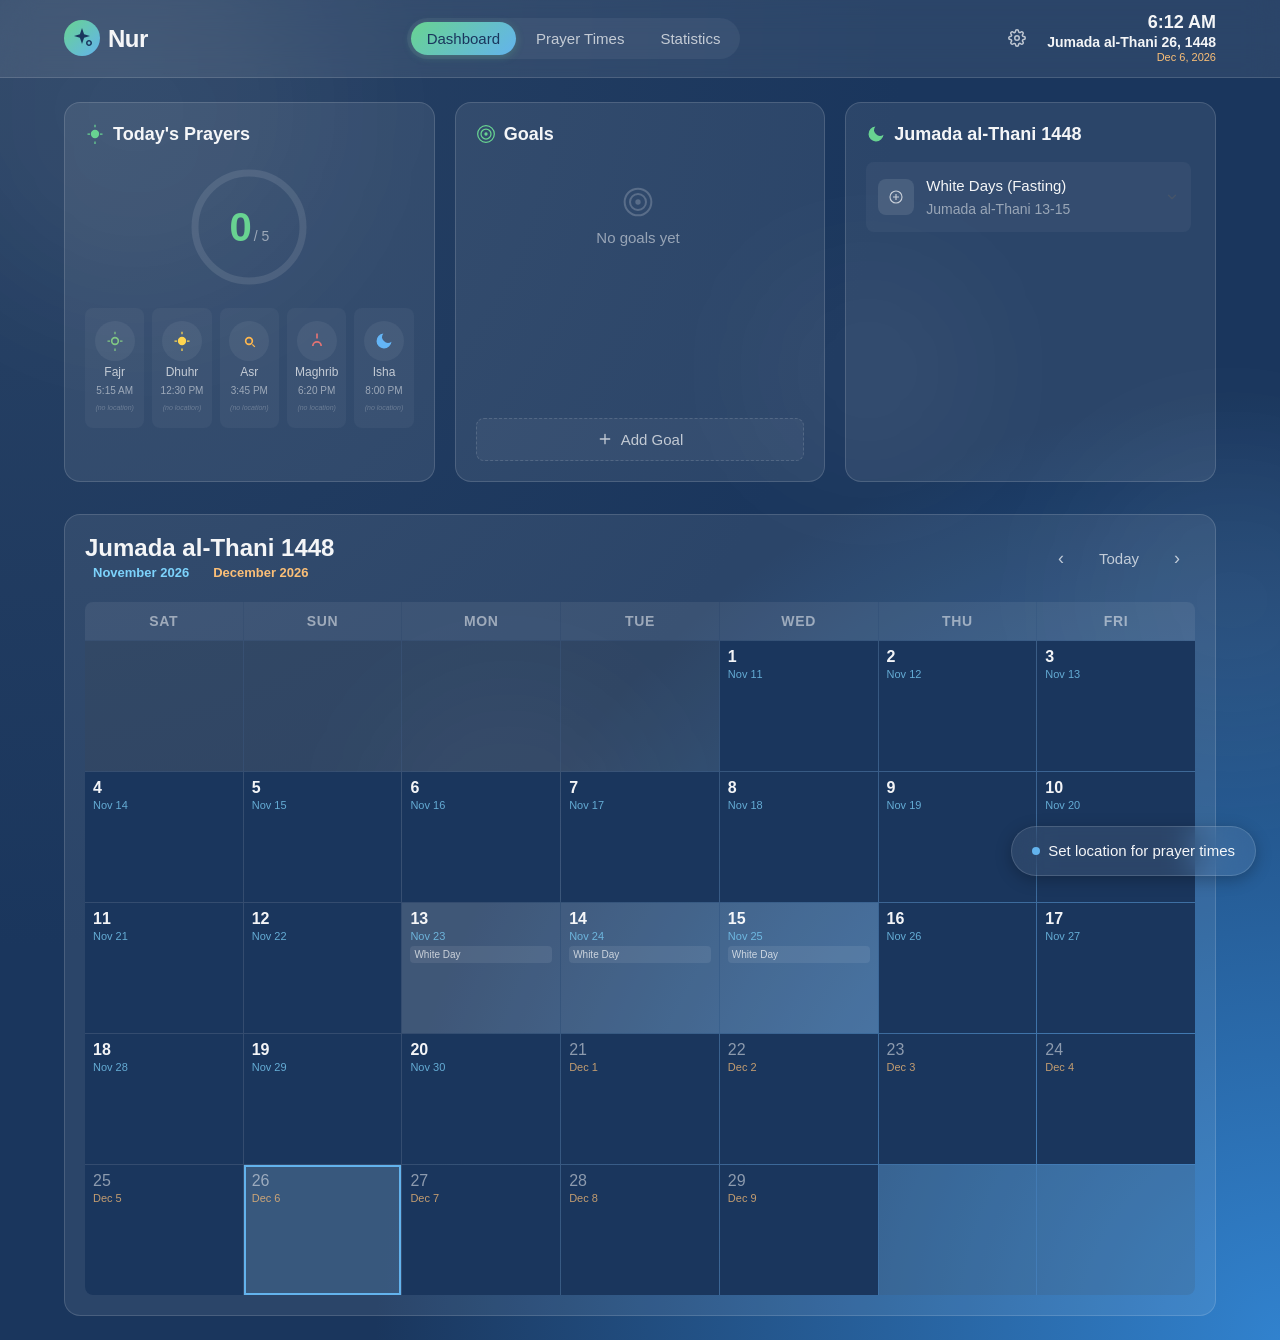
==== app/index.html @ 6dd1d76c "v1.2.7: deploy web app + update version" ====
<!DOCTYPE html>
<html lang="en">
<head>
    <meta charset="UTF-8">
    <meta name="viewport" content="width=device-width, initial-scale=1.0">
    <meta http-equiv="Content-Security-Policy" content="default-src 'self'; script-src 'self' 'unsafe-inline' https://static.cloudflareinsights.com; style-src 'self' 'unsafe-inline' https://fonts.googleapis.com; font-src https://fonts.gstatic.com; connect-src 'self' https://qbyirkzdwzeetdugxyre.supabase.co https://nur-prayer-app.github.io https://nominatim.openstreetmap.org https://cloudflareinsights.com; img-src 'self' data:; object-src 'none'; base-uri 'self'; form-action 'self'">
    <meta name="theme-color" content="#0f1b2d">
    <meta name="description" content="Nur - Track your daily prayers, fasting, and Quran reading. Free, private, works offline.">
    <meta property="og:title" content="Nur - Prayer Tracker">
    <meta property="og:description" content="Track your daily prayers, fasting, and Quran reading. Free, private, works offline.">
    <meta property="og:image" content="https://nur-prayer-app.github.io/social-card.png">
    <meta property="og:url" content="https://nur-prayer-app.github.io/">
    <meta property="og:type" content="website">
    <title>Nur - Prayer Tracker</title>

    <!-- PWA -->
    <link rel="manifest" href="manifest.json">
    <link rel="apple-touch-icon" href="assets/icons/icon-avatar.png">
    <link rel="apple-touch-startup-image" href="assets/icons/icon-avatar.png">
    <meta name="apple-mobile-web-app-capable" content="yes">
    <meta name="mobile-web-app-capable" content="yes">
    <meta name="apple-mobile-web-app-status-bar-style" content="black-translucent">
    <meta name="apple-mobile-web-app-title" content="Nur">

    <!-- Inline SVG favicon (star in gradient circle - same as brand mark) -->
    <link rel="icon" type="image/svg+xml" href="data:image/svg+xml,%3Csvg xmlns='http://www.w3.org/2000/svg' viewBox='0 0 64 64'%3E%3Cdefs%3E%3ClinearGradient id='g' x1='0%25' y1='0%25' x2='100%25' y2='100%25'%3E%3Cstop offset='0%25' stop-color='%2368d391'/%3E%3Cstop offset='100%25' stop-color='%2363b3ed'/%3E%3C/linearGradient%3E%3C/defs%3E%3Ccircle cx='32' cy='32' r='30' fill='url(%23g)'/%3E%3Cg transform='translate(8,8) scale(2)' fill='%231a365d'%3E%3Cpath d='M12 2L14.09 8.26L20 10L14.09 11.74L12 18L9.91 11.74L4 10L9.91 8.26L12 2Z'/%3E%3Cpath d='M19 14C17.34 14 16 15.34 16 17C16 18.66 17.34 20 19 20C20.66 20 22 18.66 22 17C22 15.34 20.66 14 19 14ZM17.5 17C17.5 16.17 18.17 15.5 19 15.5C19.83 15.5 20.5 16.17 20.5 17C20.5 17.83 19.83 18.5 19 18.5C18.17 18.5 17.5 17.83 17.5 17Z'/%3E%3C/g%3E%3C/svg%3E">

    <!-- Fonts -->
    <link rel="preconnect" href="https://fonts.googleapis.com">
    <link rel="preconnect" href="https://fonts.gstatic.com" crossorigin>
    <link href="https://fonts.googleapis.com/css2?family=Amiri:wght@400;700&family=Crimson+Text:wght@400;600&family=Inter:wght@400;500;600;700&family=Poppins:wght@300;400;500;600;700&display=swap" rel="stylesheet">

    <!-- Styles -->
    <link rel="stylesheet" href="assets/css/styles.css?v=7">

    <script defer src='https://static.cloudflareinsights.com/beacon.min.js' data-cf-beacon='{"token": "ff227f8992e940e7bb17fe19946554dc"}'></script>
</head>
<body>

    <!-- Floating background orbs (design-08) -->
    <div class="floating-bg" aria-hidden="true">
        <div class="bg-orb"></div>
        <div class="bg-orb"></div>
        <div class="bg-orb"></div>
        <div class="bg-orb"></div>
    </div>

    <!-- Custom title bar (Electron frameless mode - hidden in browser) -->
    <div class="titlebar" id="titlebar">
        <div class="titlebar-drag">
            <span class="titlebar-title">Nur</span>
        </div>
        <div class="titlebar-controls">
            <button type="button" class="tb-btn tb-minimize" id="tb-min" title="Minimize" aria-label="Minimize">
                <svg width="10" height="1" viewBox="0 0 10 1" aria-hidden="true"><rect width="10" height="1" fill="currentColor"/></svg>
            </button>
            <button type="button" class="tb-btn tb-maximize" id="tb-max" title="Maximize" aria-label="Maximize">
                <svg width="10" height="10" viewBox="0 0 10 10" aria-hidden="true"><rect width="10" height="10" rx="1" fill="none" stroke="currentColor" stroke-width="1.2"/></svg>
            </button>
            <button type="button" class="tb-btn tb-close" id="tb-close" title="Close" aria-label="Close">
                <svg width="10" height="10" viewBox="0 0 10 10" aria-hidden="true"><path d="M1 1l8 8M9 1l-8 8" stroke="currentColor" stroke-width="1.4" stroke-linecap="round"/></svg>
            </button>
        </div>
    </div>

    <!-- App Shell -->
    <div class="app-shell">

        <!-- Skip Links for Accessibility -->
        <a href="#main-content" class="skip-link">Skip to main content</a>
        <a href="#calendar-section" class="skip-link">Skip to calendar</a>

        <!-- ===== Header ===== -->
        <header class="app-header" role="banner">
            <div class="header-inner">
                <div class="brand">
                    <div class="brand-icon" aria-hidden="true">
                        <svg width="24" height="24" viewBox="0 0 24 24" fill="none" xmlns="http://www.w3.org/2000/svg">
                            <path d="M12 2L14.09 8.26L20 10L14.09 11.74L12 18L9.91 11.74L4 10L9.91 8.26L12 2Z" fill="currentColor"/>
                            <path d="M19 14C17.34 14 16 15.34 16 17C16 18.66 17.34 20 19 20C20.66 20 22 18.66 22 17C22 15.34 20.66 14 19 14ZM17.5 17C17.5 16.17 18.17 15.5 19 15.5C19.83 15.5 20.5 16.17 20.5 17C20.5 17.83 19.83 18.5 19 18.5C18.17 18.5 17.5 17.83 17.5 17Z" fill="currentColor"/>
                        </svg>
                    </div>
                    <h1 class="brand-name">Nur</h1>
                </div>

                <nav class="nav-tabs" role="navigation" aria-label="Main navigation">
                    <button type="button" class="nav-tab active" data-page="dashboard" aria-pressed="true">
                        Dashboard
                    </button>
                    <button type="button" class="nav-tab" data-page="times" aria-pressed="false">
                        Prayer Times
                    </button>
                    <button type="button" class="nav-tab" data-page="stats" aria-pressed="false">
                        Statistics
                    </button>
                </nav>

                <div class="header-right">
                    <button type="button" class="icon-btn" id="settings-btn" title="Settings" aria-label="Open settings">
                        <svg width="18" height="18" viewBox="0 0 24 24" fill="none" xmlns="http://www.w3.org/2000/svg">
                            <circle cx="12" cy="12" r="3" stroke="currentColor" stroke-width="2"/>
                            <path d="M19.4 15a1.65 1.65 0 0 0 .33 1.82l.06.06a2 2 0 0 1 0 2.83 2 2 0 0 1-2.83 0l-.06-.06a1.65 1.65 0 0 0-1.82-.33 1.65 1.65 0 0 0-1 1.51V21a2 2 0 0 1-2 2 2 2 0 0 1-2-2v-.09A1.65 1.65 0 0 0 9 19.4a1.65 1.65 0 0 0-1.82.33l-.06.06a2 2 0 0 1-2.83 0 2 2 0 0 1 0-2.83l.06-.06a1.65 1.65 0 0 0 .33-1.82 1.65 1.65 0 0 0-1.51-1H3a2 2 0 0 1-2-2 2 2 0 0 1 2-2h.09A1.65 1.65 0 0 0 4.6 9a1.65 1.65 0 0 0-.33-1.82l-.06-.06a2 2 0 0 1 0-2.83 2 2 0 0 1 2.83 0l.06.06a1.65 1.65 0 0 0 1.82.33H9a1.65 1.65 0 0 0 1-1.51V3a2 2 0 0 1 2-2 2 2 0 0 1 2 2v.09a1.65 1.65 0 0 0 1 1.51 1.65 1.65 0 0 0 1.82-.33l.06-.06a2 2 0 0 1 2.83 0 2 2 0 0 1 0 2.83l-.06.06a1.65 1.65 0 0 0-.33 1.82V9a1.65 1.65 0 0 0 1.51 1H21a2 2 0 0 1 2 2 2 2 0 0 1-2 2h-.09a1.65 1.65 0 0 0-1.51 1z" stroke="currentColor" stroke-width="2"/>
                        </svg>
                    </button>
                    <div class="time-display">
                        <div class="time" id="header-time">--:--</div>
                        <div class="date-label" id="header-date-label">Loading...</div>
                    </div>
                </div>
            </div>
        </header>

        <!-- ===== Main Content ===== -->
        <main class="main-content" id="main-content">

        <!-- ============ Dashboard Page ============ -->
        <div class="page page-dashboard active" data-page="dashboard">

            <!-- Dashboard - 3 equal columns -->
            <section class="dashboard-cards" aria-labelledby="dashboard-heading">
                <h2 id="dashboard-heading" class="sr-only">Today's Progress</h2>

                <!-- 1. Today's Prayers (ring + vertical list) -->
                <div class="card prayer-card" tabindex="0" role="region" aria-labelledby="prayer-heading">
                    <h3 id="prayer-heading">
                        <svg width="20" height="20" viewBox="0 0 24 24" fill="none" class="card-title-icon">
                            <circle cx="12" cy="12" r="5" fill="currentColor"/>
                            <path d="M12 1v3M21 12h-3M12 21v3M3 12h3" stroke="currentColor" stroke-width="1.5"/>
                        </svg>
                        Today's Prayers
                    </h3>
                    <div class="prayer-ring-wrap">
                        <svg class="progress-ring" width="130" height="130" role="img" aria-label="prayers completed">
                            <defs><linearGradient id="ring-grad-1" x1="0%" y1="0%" x2="100%" y2="100%"><stop offset="0%" stop-color="#68d391"/><stop offset="100%" stop-color="#63b3ed"/></linearGradient></defs>
                            <circle cx="65" cy="65" r="54" fill="none" stroke="var(--ring-track)" stroke-width="7"></circle>
                            <circle cx="65" cy="65" r="54" fill="none" stroke="url(#ring-grad-1)" stroke-width="7" stroke-linecap="round" id="main-progress-ring" stroke-dasharray="339.29" stroke-dashoffset="339.29"></circle>
                        </svg>
                        <div class="progress-text">
                            <span class="progress-number" id="main-prayer-count">0</span>
                            <span class="progress-total">/ 5</span>
                        </div>
                    </div>
                    <div class="prayer-list">
                        <!-- Populated by JS -->
                    </div>
                </div>

                <!-- 2. Goals -->
                <div class="card goals-card" tabindex="0" role="region" aria-labelledby="goals-heading">
                    <h3 id="goals-heading">
                        <svg width="20" height="20" viewBox="0 0 24 24" fill="none" class="card-title-icon">
                            <circle cx="12" cy="12" r="10" stroke="currentColor" stroke-width="1.5"/>
                            <circle cx="12" cy="12" r="6" stroke="currentColor" stroke-width="1.5"/>
                            <circle cx="12" cy="12" r="2" fill="currentColor"/>
                        </svg>
                        Goals
                    </h3>
                    <div class="goals-list" id="goals-list">
                        <!-- Populated by JS -->
                    </div>
                    <button type="button" class="goals-add-btn" id="goals-add-btn" aria-label="Add a new goal">
                        <svg width="16" height="16" viewBox="0 0 24 24" fill="none">
                            <path d="M12 5v14M5 12h14" stroke="currentColor" stroke-width="2" stroke-linecap="round"/>
                        </svg>
                        Add Goal
                    </button>
                </div>

                <!-- 3. Reminders -->
                <div class="card reminders-card" tabindex="0" role="region" aria-labelledby="reminders-heading">
                    <h3>
                        <svg width="20" height="20" viewBox="0 0 24 24" fill="none" class="card-title-icon">
                            <path d="M21 12.79A9 9 0 1 1 11.21 3 7 7 0 0 0 21 12.79z" fill="currentColor"/>
                        </svg>
                        <span id="reminders-heading">Reminders</span>
                    </h3>
                    <div class="reminders-display">
                        <!-- Populated by JS with this month's special days -->
                    </div>
                </div>
            </section>

            <!-- Hijri Calendar -->
            <section class="calendar-section" id="calendar-section">
                <div class="calendar-card">
                    <div class="calendar-header">
                        <div class="cal-titles">
                            <h2 id="cal-month-title">Loading...</h2>
                            <div class="cal-subtitle" id="cal-sub-title"></div>
                        </div>
                        <div class="cal-nav">
                            <button type="button" class="cal-nav-btn" id="cal-prev" aria-label="Previous month">‹</button>
                            <button type="button" class="cal-nav-btn today-btn" id="cal-today" aria-label="Go to today">Today</button>
                            <button type="button" class="cal-nav-btn" id="cal-next" aria-label="Next month">›</button>
                        </div>
                    </div>

                    <!-- Calendar grid rendered by JS -->
                    <div class="calendar-grid" id="calendar-grid"></div>
                </div>
            </section>

        </div>
        <!-- ============ /Dashboard Page ============ -->

        <!-- ============ Prayer Times Page ============ -->
        <div class="page page-times" data-page="times">
            <div class="times-page" id="times-page">
                <!-- Populated by JS -->
            </div>
        </div>

        <!-- ============ Statistics Page ============ -->
        <div class="page page-stats" data-page="stats">
            <div class="stats-grid" id="stats-grid">
                <!-- Populated by JS -->
            </div>
        </div>

        </main>
    </div>

    <!-- Floating next-prayer indicator (design-08) -->
    <div class="next-prayer-float">
        <span class="dot"></span>
        <span id="next-prayer-text">Loading...</span>
    </div>

    <!-- Shared Modal -->
    <div class="modal-backdrop" id="modal-backdrop" role="dialog" aria-labelledby="modal-title" aria-hidden="true">
        <div class="modal day-detail-modal">
            <div class="modal-header">
                <h2 id="modal-title">Day Details</h2>
                <button type="button" class="close-btn" id="modal-close" aria-label="Close modal">
                    <svg width="20" height="20" viewBox="0 0 24 24" fill="none" xmlns="http://www.w3.org/2000/svg">
                        <line x1="18" y1="6" x2="6" y2="18" stroke="currentColor" stroke-width="2" stroke-linecap="round" stroke-linejoin="round"/>
                        <line x1="6" y1="6" x2="18" y2="18" stroke="currentColor" stroke-width="2" stroke-linecap="round" stroke-linejoin="round"/>
                    </svg>
                </button>
            </div>
            <div class="modal-content" id="modal-content">
                <!-- Content populated by JavaScript -->
            </div>
        </div>
    </div>



    <!-- Context Menu -->
    <div class="context-menu" id="context-menu" role="menu" aria-hidden="true">
        <button type="button" class="context-item" id="ctx-mark-complete" role="menuitem">
            <svg width="16" height="16" viewBox="0 0 24 24" fill="none">
                <polyline points="20,6 9,17 4,12" stroke="currentColor" stroke-width="2" stroke-linecap="round" stroke-linejoin="round"/>
            </svg>
            Mark All Complete
        </button>
        <button type="button" class="context-item" id="ctx-mark-incomplete" role="menuitem">
            <svg width="16" height="16" viewBox="0 0 24 24" fill="none">
                <circle cx="12" cy="12" r="10" stroke="currentColor" stroke-width="2"/>
                <path d="M15 9l-6 6M9 9l6 6" stroke="currentColor" stroke-width="2"/>
            </svg>
            Mark All Incomplete
        </button>
    </div>

    <!-- Prayer Timer Floating Window -->
    <div class="prayer-timer-pip" id="prayer-timer" aria-live="polite" aria-hidden="true">
        <div class="pip-header">
            <span class="pip-title">Next Prayer</span>
            <div class="pip-controls">
                <button type="button" class="pip-btn" id="pip-minimize" title="Minimize" aria-label="Minimize timer">-</button>
                <button type="button" class="pip-btn" id="pip-close" title="Close" aria-label="Close timer">×</button>
            </div>
        </div>
        <div class="pip-content">
            <div class="pip-prayer-name" id="pip-prayer">Maghrib</div>
            <div class="pip-countdown" id="pip-countdown">2:34:12</div>
        </div>
        <div class="pip-drag-handle" aria-label="Drag to move timer"></div>
    </div>

    <!-- Print Styles -->
    <style media="print">
        .skip-link, .app-header, .floating-bg, .next-prayer-float,
        .modal-backdrop, .context-menu, .prayer-timer-pip { display: none !important; }

        .main-content { margin: 0; padding: 20px; }
        .calendar-grid { page-break-inside: avoid; }

        @page { margin: 1in; }

        body {
            background: white !important;
            color: black !important;
            font-size: 12pt;
        }

        .card {
            border: 1px solid #ccc;
            break-inside: avoid;
            margin-bottom: 20px;
        }
    </style>

    <!-- Scripts -->
    <script src="assets/js/storage.js?v=7"></script>
    <script src="assets/js/sync-v2.js?v=7"></script>
    <script src="assets/js/hijri-calendar.js?v=7"></script>
    <script src="assets/js/app-simplified.js?v=7"></script>

    <!-- Service Worker registration -->
    <script>
    if ('serviceWorker' in navigator) {
        let refreshing = false;
        navigator.serviceWorker.addEventListener('controllerchange', () => {
            if (!refreshing) { refreshing = true; location.reload(); }
        });
        window.addEventListener('load', () => {
            navigator.serviceWorker.register('sw.js').catch(() => {});
        });
    }
    </script>
</body>
</html>
---- app/assets/css/styles.css ----
/* ================================================================
   Nur Prayer Tracker - Stylesheet
   ================================================================
   Sections:
     0. Custom Title Bar (Electron frameless)
     1. Custom Properties (Design Tokens)
     2. Reset & Base
     3. Typography
     4. Accessibility Utilities
     5. Animated Background
     6. App Shell & Header
     7. Dashboard Cards Layout
     8. Card Base & Shared
     9. Prayer Card
    10. Qadaa Card
    11. Reminders Card
    12. Calendar Section
    13. Calendar Cells & Special Days
    14. Next Prayer Float
    15. Modal System (Base)
    16. Day Detail Modal
    17. Qadaa Calculator Modal
    18. Custom Period Modal
    19. Special Days Info Modal
    20. Calendar Settings Modal
    21. Context Menu
    22. Prayer Timer PiP
    23. Buttons
    24. Focus & Interaction States
    25. Animations & Keyframes
    26. Print Styles
    27. Reduced Motion
   ================================================================ */


/* ================================================================
   0. Custom Title Bar (Electron frameless window)
   Hidden in browser - only visible when the native frame is removed.
   ================================================================ */
.titlebar {
  display: none;
  height: 36px;
  background: var(--bg-primary, #1a365d);
  -webkit-app-region: drag;
  position: sticky;
  top: 0;
  z-index: 9999;
  align-items: center;
  justify-content: space-between;
  padding-left: 16px;
  border-bottom: 1px solid rgba(255, 255, 255, 0.06);
}

body.electron .titlebar {
  display: flex;
}

.titlebar-drag {
  flex: 1;
  height: 100%;
  display: flex;
  align-items: center;
  gap: 8px;
}

.titlebar-title {
  font-family: var(--font-heading, 'Inter', sans-serif);
  font-size: 12px;
  font-weight: 600;
  color: rgba(255, 255, 255, 0.4);
  letter-spacing: 0.6px;
  -webkit-user-select: none;
  user-select: none;
}

.titlebar-controls {
  display: flex;
  -webkit-app-region: no-drag;
  height: 100%;
}

.tb-btn {
  width: 46px;
  height: 36px;
  display: flex;
  align-items: center;
  justify-content: center;
  background: transparent;
  border: none;
  color: rgba(255, 255, 255, 0.4);
  cursor: pointer;
  transition: background 120ms ease, color 120ms ease;
}
.tb-btn:hover {
  background: rgba(255, 255, 255, 0.08);
  color: rgba(255, 255, 255, 0.85);
}
.tb-close:hover {
  background: #c42b1c;
  color: #fff;
}


/* ================================================================
   1. Custom Properties (Design Tokens)
   ================================================================ */

:root {
  /* --- Color Palette: Dark Ocean --- */
  --bg-primary: #1a365d;
  --bg-secondary: #1e3a5f;
  --bg-surface: #1f4068;
  --glass-bg: rgba(255, 255, 255, 0.08);
  --glass-bg-hover: rgba(255, 255, 255, 0.12);
  --glass-border: rgba(255, 255, 255, 0.14);
  --glass-border-hover: rgba(255, 255, 255, 0.22);

  --text-primary: rgba(255, 255, 255, 0.95);
  --text-secondary: rgba(255, 255, 255, 0.7);
  --text-tertiary: rgba(255, 255, 255, 0.5);
  --text-muted: rgba(255, 255, 255, 0.5);

  --accent-1: #68d391;
  --accent-2: #63b3ed;
  --accent-warn: #ffb74d;
  --accent-danger: #e57373;
  --gradient-accent: linear-gradient(135deg, #68d391, #63b3ed);

  --ring-track: rgba(255, 255, 255, 0.1);
  --ring-fill: var(--accent-1);

  --shadow-sm: 0 2px 8px rgba(0, 0, 0, 0.2);
  --shadow-md: 0 4px 16px rgba(0, 0, 0, 0.25);
  --shadow-lg: 0 8px 32px rgba(0, 0, 0, 0.3);

  --overlay-bg: rgba(0, 0, 0, 0.55);

  /* --- Typography --- */
  --font-heading: 'Poppins', sans-serif;
  --font-body: 'Inter', sans-serif;

  --text-xs: 14px;
  --text-sm: 15px;
  --text-base: 16px;
  --text-md: 18px;
  --text-lg: 24px;
  --text-xl: 32px;

  --weight-light: 300;
  --weight-regular: 400;
  --weight-medium: 500;
  --weight-semibold: 600;
  --weight-bold: 700;

  /* --- Spacing (8dp grid) --- */
  --sp-1: 4px;
  --sp-2: 8px;
  --sp-3: 12px;
  --sp-4: 16px;
  --sp-5: 20px;
  --sp-6: 24px;
  --sp-8: 32px;

  /* --- Radii --- */
  --radius-sm: 8px;
  --radius-md: 12px;
  --radius-lg: 16px;

  /* --- Transitions --- */
  --ease-out: cubic-bezier(0.25, 0.46, 0.45, 0.94);
  --duration-fast: 150ms;
  --duration-normal: 200ms;
  --duration-slow: 300ms;
}


/* ================================================================
   Sunset Theme Override
   ================================================================ */

[data-theme="sunset"] {
  --bg-secondary: #2a1a3e;
  --bg-surface: #4a1a2c;
  --glass-bg: rgba(212, 165, 116, 0.08);
  --glass-bg-hover: rgba(212, 165, 116, 0.14);
  --glass-border: rgba(212, 165, 116, 0.18);
  --glass-border-hover: rgba(212, 165, 116, 0.28);

  --text-primary: rgba(255, 245, 230, 0.95);
  --text-secondary: rgba(255, 245, 230, 0.7);
  --text-tertiary: rgba(255, 245, 230, 0.5);
  --text-muted: rgba(255, 245, 230, 0.35);

  --accent-1: #d4a574;
  --accent-2: #c9966e;
  --accent-warn: #e8c170;
  --accent-danger: #d46b6b;

  --ring-fill: #d4a574;
  --gradient-accent: linear-gradient(135deg, #d4a574, #e8c170);

  --shadow-sm: 0 2px 8px rgba(0, 0, 0, 0.3);
  --shadow-md: 0 4px 16px rgba(0, 0, 0, 0.35);
  --shadow-lg: 0 8px 32px rgba(0, 0, 0, 0.4);
}

body[data-theme="sunset"] {
  background:
    radial-gradient(ellipse at top left, #1e2d5f 0%, transparent 50%),
    radial-gradient(ellipse at bottom right, #4a1a2c 0%, transparent 50%),
    #1e2d5f;
}


/* ================================================================
   Aurora Theme Override (teal + gold + deep indigo - no pink)
   ================================================================ */

[data-theme="aurora"] {
  --bg-primary: #0d2435;
  --bg-secondary: #153247;
  --bg-surface: #1e4561;
  --glass-bg: rgba(130, 220, 205, 0.06);
  --glass-bg-hover: rgba(130, 220, 205, 0.12);
  --glass-border: rgba(130, 220, 205, 0.18);
  --glass-border-hover: rgba(130, 220, 205, 0.28);

  --text-primary: rgba(230, 245, 245, 0.95);
  --text-secondary: rgba(230, 245, 245, 0.7);
  --text-tertiary: rgba(230, 245, 245, 0.5);
  --text-muted: rgba(230, 245, 245, 0.35);

  --accent-1: #5eead4;      /* aurora teal */
  --accent-2: #7dd3fc;      /* sky blue */
  --accent-warn: #fbd38d;   /* soft gold */
  --accent-danger: #fc8181;

  --ring-fill: #5eead4;
  --gradient-accent: linear-gradient(135deg, #5eead4, #7dd3fc);

  --shadow-sm: 0 2px 8px rgba(5, 20, 30, 0.3);
  --shadow-md: 0 4px 16px rgba(5, 20, 30, 0.38);
  --shadow-lg: 0 8px 32px rgba(5, 20, 30, 0.45);
}

body[data-theme="aurora"] {
  background:
    /* Sweeping aurora band across the top */
    radial-gradient(120% 40% at 50% 0%, rgba(94, 234, 212, 0.28) 0%, rgba(125, 211, 252, 0.18) 40%, transparent 70%),
    /* Left glow */
    radial-gradient(ellipse at 0% 20%, rgba(94, 234, 212, 0.22) 0%, transparent 45%),
    /* Right cyan glow */
    radial-gradient(ellipse at 100% 30%, rgba(125, 211, 252, 0.2) 0%, transparent 48%),
    /* Lower purple */
    radial-gradient(ellipse at 85% 100%, rgba(139, 92, 246, 0.22) 0%, transparent 55%),
    /* Base vertical gradient */
    linear-gradient(180deg, #0a1b29 0%, #0d2435 55%, #0a1b29 100%);
}


/* ================================================================
   2. Reset & Base
   ================================================================ */

*,
*::before,
*::after {
  margin: 0;
  padding: 0;
  box-sizing: border-box;
}

/* Global scrollbar - no visible track, thumb blends with app bg */
::-webkit-scrollbar {
  width: 10px;
  height: 10px;
  background: transparent;
}
::-webkit-scrollbar-track {
  background: transparent;
}
::-webkit-scrollbar-thumb {
  background: rgba(99, 179, 237, 0.25);
  border-radius: 5px;
}
::-webkit-scrollbar-thumb:hover {
  background: rgba(104, 211, 145, 0.4);
}
::-webkit-scrollbar-thumb:active {
  background: rgba(104, 211, 145, 0.55);
}
::-webkit-scrollbar-corner { background: transparent; }

/* Narrower inside cards/modals */
.card ::-webkit-scrollbar,
.modal ::-webkit-scrollbar { width: 7px; height: 7px; }

html {
  font-size: var(--text-base);
  -webkit-text-size-adjust: 100%;
  scroll-behavior: smooth;
}

body {
  font-family: var(--font-body);
  font-weight: var(--weight-regular);
  line-height: 1.6;
  color: var(--text-primary);
  background:
    radial-gradient(ellipse at top left, #2a4365 0%, transparent 50%),
    radial-gradient(ellipse at bottom right, #3182ce 0%, transparent 50%),
    #1a365d;
  min-height: 100vh;
  overflow-x: hidden;
  -webkit-font-smoothing: antialiased;
  -moz-osx-font-smoothing: grayscale;
}

img,
svg {
  display: block;
  max-width: 100%;
}

button {
  font-family: inherit;
  font-size: inherit;
  color: inherit;
  cursor: pointer;
  border: none;
  background: none;
}

a {
  color: var(--accent-1);
  text-decoration: none;
}


/* ================================================================
   3. Typography
   ================================================================ */

h1, h2, h3, h4 {
  font-family: var(--font-heading);
  font-weight: var(--weight-semibold);
  line-height: 1.3;
}

h1 { font-size: var(--text-xl); }
h2 { font-size: var(--text-lg); }
h3 { font-size: var(--text-md); }


/* ================================================================
   4. Accessibility Utilities
   ================================================================ */

.sr-only {
  position: absolute;
  width: 1px;
  height: 1px;
  padding: 0;
  margin: -1px;
  overflow: hidden;
  clip: rect(0, 0, 0, 0);
  white-space: nowrap;
  border: 0;
}

.skip-link {
  position: absolute;
  top: -100%;
  left: var(--sp-4);
  padding: var(--sp-2) var(--sp-4);
  background: var(--accent-1);
  color: var(--bg-primary);
  font-weight: var(--weight-semibold);
  border-radius: var(--radius-sm);
  z-index: 9999;
  transition: top var(--duration-fast) var(--ease-out);
}

.skip-link:focus {
  top: var(--sp-2);
}


/* ================================================================
   5. Animated Background
   ================================================================ */

.floating-bg {
  position: fixed;
  inset: 0;
  z-index: 0;
  overflow: hidden;
  pointer-events: none;
}

.bg-orb {
  position: absolute;
  border-radius: 50%;
  background: rgba(255, 255, 255, 0.06);
  filter: blur(80px);
  animation: orbFloat 22s ease-in-out infinite alternate;
}

.bg-orb:nth-child(1) {
  width: 400px;
  height: 400px;
  top: -10%;
  left: -5%;
  animation-delay: 0s;
}

.bg-orb:nth-child(2) {
  width: 300px;
  height: 300px;
  top: 50%;
  right: -8%;
  animation-delay: -5s;
}

.bg-orb:nth-child(3) {
  width: 250px;
  height: 250px;
  bottom: -5%;
  left: 30%;
  animation-delay: -10s;
}

.bg-orb:nth-child(4) {
  width: 200px;
  height: 200px;
  top: 30%;
  left: 60%;
  animation-delay: -7s;
}


/* ================================================================
   6. App Shell & Header
   ================================================================ */

.app-shell {
  position: relative;
  z-index: 1;
  min-height: 100vh;
  display: flex;
  flex-direction: column;
}

.app-header {
  position: sticky;
  top: 0;
  z-index: 100;
  background: var(--glass-bg);
  backdrop-filter: blur(16px);
  -webkit-backdrop-filter: blur(16px);
  border-bottom: 1px solid var(--glass-border);
}
body.electron .app-header {
  top: 36px;
}

.header-inner {
  display: flex;
  align-items: center;
  justify-content: space-between;
  max-width: 1200px;
  margin: 0 auto;
  padding: var(--sp-3) var(--sp-6);
  gap: var(--sp-4);
}

/* Brand */
.brand {
  display: flex;
  align-items: center;
  gap: var(--sp-2);
  flex-shrink: 0;
}

.brand-icon {
  display: flex;
  align-items: center;
  justify-content: center;
  width: 36px;
  height: 36px;
  border-radius: 50%;
  background: var(--gradient-accent);
  color: var(--bg-primary);
}

.brand-name {
  font-size: var(--text-lg);
  font-weight: var(--weight-bold);
  letter-spacing: -0.02em;
  color: var(--text-primary);
}

/* Navigation Tabs */
.nav-tabs {
  display: flex;
  gap: var(--sp-1);
  background: rgba(255, 255, 255, 0.05);
  padding: var(--sp-1);
  border-radius: 999px;
}

.nav-tab {
  padding: var(--sp-2) var(--sp-4);
  font-size: var(--text-sm);
  font-weight: var(--weight-medium);
  color: var(--text-secondary);
  border-radius: 999px;
  transition: color var(--duration-fast) var(--ease-out),
              background var(--duration-fast) var(--ease-out);
}

.nav-tab:hover {
  color: var(--text-primary);
  background: rgba(255, 255, 255, 0.06);
}

.nav-tab.active {
  color: var(--bg-primary);
  background: var(--gradient-accent);
  box-shadow: 0 2px 8px rgba(104, 211, 145, 0.25);
}

/* Header Right */
.header-right {
  display: flex;
  align-items: center;
  gap: var(--sp-3);
  flex-shrink: 0;
}

.icon-btn {
  display: flex;
  align-items: center;
  justify-content: center;
  width: 36px;
  height: 36px;
  border-radius: var(--radius-sm);
  color: var(--text-secondary);
  transition: color var(--duration-fast) var(--ease-out),
              background var(--duration-fast) var(--ease-out);
}

.icon-btn:hover {
  color: var(--text-primary);
  background: rgba(255, 255, 255, 0.08);
}

/* Time display */
.time-display {
  text-align: right;
}

.time {
  font-family: var(--font-heading);
  font-size: var(--text-md);
  font-weight: var(--weight-semibold);
  color: var(--text-primary);
  line-height: 1.2;
}

.date-label {
  font-size: var(--text-xs);
  color: var(--text-tertiary);
  line-height: 1.2;
}

/* Header dates mirror the calendar section:
   - primary date = white (same as the big calendar-header h2 title)
   - secondary date = gold (same as the hijri chip legend color)
   This keeps the visual hierarchy consistent top→calendar. */
.header-date-primary {
  color: var(--text-primary);
  font-weight: var(--weight-semibold);
  font-size: var(--text-xs);
  line-height: 1.2;
}

.header-date-secondary {
  color: #fbbf77;
  font-size: 11px;
  line-height: 1.2;
  margin-top: 1px;
  font-weight: var(--weight-medium);
}

/* ================================================================
   7. Dashboard Cards Layout
   ================================================================ */

.main-content {
  flex: 1;
  max-width: 1200px;
  margin: 0 auto;
  padding: var(--sp-6);
  width: 100%;
}

.dashboard-cards {
  display: grid;
  grid-template-columns: repeat(3, 1fr);
  gap: var(--sp-5);
  margin-bottom: var(--sp-8);
  /* The prayer card (ring + 5 icons) is the reference - ~380px natural height.
     Every other card is clamped to this height and scrolls internally if it overflows.
     This keeps the 3-card row visually compact with no empty space on the left card. */
  align-items: stretch;
  grid-auto-rows: 380px;
}
.dashboard-cards > .card {
  min-height: 0;
  max-height: 380px;
  display: flex;
  flex-direction: column;
  overflow: hidden;
}

/* Pages */
.page { display: none; }
.page.active { display: block; animation: cardFadeIn 0.3s var(--ease-out) both; }

/* Prayer Times placeholder page */
.page-placeholder-card {
  max-width: 480px;
  margin: var(--sp-8) auto;
  padding: var(--sp-8) var(--sp-6);
  background: var(--glass-bg);
  backdrop-filter: blur(12px);
  -webkit-backdrop-filter: blur(12px);
  border: 1px solid var(--glass-border);
  border-radius: var(--radius-lg);
  text-align: center;
}

.pph-icon {
  width: 72px;
  height: 72px;
  margin: 0 auto var(--sp-4);
  border-radius: 50%;
  background: var(--gradient-accent);
  color: var(--bg-primary);
  display: flex;
  align-items: center;
  justify-content: center;
}

.page-placeholder-card h2 {
  font-size: var(--text-lg);
  color: var(--text-primary);
  margin-bottom: var(--sp-2);
}

.page-placeholder-card > p {
  font-size: var(--text-sm);
  color: var(--text-tertiary);
  margin-bottom: var(--sp-6);
}


/* ================================================================
   Prayer Times page - hero countdown, ring grid, schedule
   ================================================================ */

.times-page {
  margin: 0 auto;
}

.times-page-wrap {
  display: flex;
  flex-direction: column;
  gap: var(--sp-5);
}

.times-header {
  display: flex;
  align-items: center;
  justify-content: space-between;
}

.times-header h2 {
  font-size: var(--text-xl);
  color: var(--text-primary);
  font-weight: var(--weight-semibold);
}

.times-location {
  font-size: 13px;
  color: var(--text-tertiary);
  margin-top: 4px;
  display: flex;
  align-items: center;
  gap: 6px;
}

.times-header-actions {
  display: flex;
  gap: var(--sp-2);
}

.times-header-actions .icon-btn[aria-pressed="true"] {
  color: var(--accent-1);
  background: rgba(104, 211, 145, 0.15);
}

/* Main row: hero (left) + schedule (right) side-by-side.
   On narrow screens they stack so the hero stays above the schedule. */
.times-main-row {
  display: grid;
  grid-template-columns: 1fr 1fr; /* true 50/50 split */
  gap: var(--sp-3);
  align-items: stretch; /* match card heights for symmetry */
}

@media (max-width: 720px) {
  .times-main-row { grid-template-columns: 1fr; }
}

/* Hero: countdown (narrow) - extra breathing room so the card doesn't feel cramped */
.times-hero {
  padding: var(--sp-6) var(--sp-5);
  background: var(--glass-bg);
  backdrop-filter: blur(12px);
  -webkit-backdrop-filter: blur(12px);
  border: 1px solid var(--glass-border);
  border-radius: var(--radius-md);
  text-align: center;
  position: relative;
  overflow: hidden;
  display: flex;
  flex-direction: column;
  gap: var(--sp-3);
}

.times-hero::before {
  content: '';
  position: absolute;
  top: -50%;
  left: -20%;
  width: 140%;
  height: 200%;
  background: radial-gradient(ellipse at center, rgba(104, 211, 145, 0.1) 0%, transparent 60%);
  pointer-events: none;
  z-index: 0;
}

.times-hero > * { position: relative; z-index: 1; }

.hero-label {
  font-size: 11px;
  letter-spacing: 2px;
  text-transform: uppercase;
  color: var(--text-tertiary);
  font-weight: var(--weight-medium);
}


.hero-countdown {
  font-family: var(--font-heading);
  font-size: 48px;
  font-weight: var(--weight-bold);
  background: var(--gradient-accent);
  -webkit-background-clip: text;
  background-clip: text;
  color: transparent;
  line-height: 1;
  margin: var(--sp-1) 0;
  font-variant-numeric: tabular-nums;
  letter-spacing: -1.3px;
}

@media (max-width: 920px) {
  .hero-countdown { font-size: 40px; letter-spacing: -1px; }
}


/* Post-adhan (elapsed) mode gets a warmer accent */
.times-hero[data-mode="elapsed"] .hero-countdown {
  background: linear-gradient(135deg, #fbbf77 0%, #f6ad55 100%);
  -webkit-background-clip: text;
  background-clip: text;
}

.times-hero[data-mode="elapsed"]::before {
  background: radial-gradient(ellipse at center, rgba(251, 191, 119, 0.12) 0%, transparent 60%);
}

.times-hero[data-mode="elapsed"] .hero-label {
  color: #fbbf77;
}


.hero-progress {
  margin-top: 0; /* countdown sits immediately above - flex gap (sp-3) handles rhythm */
  display: flex;
  flex-direction: column;
  gap: 6px;
}

.hero-progress-bar {
  height: 8px;
  background: rgba(255, 255, 255, 0.06);
  border-radius: 4px;
  overflow: hidden;
}

.hero-progress-fill {
  height: 100%;
  /* Explicit neutral green→blue gradient - never tinted by the upcoming prayer's
     color. Keeps the bar a stable visual reference while the next prayer name
     underneath can still be color-coded. */
  background: linear-gradient(90deg, #68d391, #63b3ed) !important;
  border-radius: 4px;
  transition: width 1s linear;
  box-shadow: 0 0 12px rgba(104, 211, 145, 0.25);
}

/* Progress labels above the bar - name on the left, next prayer on the right,
   each with a clock time underneath so the user sees the window bounds clearly. */
.hero-progress-labels {
  display: flex;
  justify-content: space-between;
  font-size: 11px;
  color: var(--text-tertiary);
}

.hpl-side {
  display: flex;
  flex-direction: column;
  align-items: flex-start;
  gap: 2px;
  text-align: left;
}
.hpl-side.hpl-right { text-align: right; align-items: flex-end; }
.hpl-side svg { color: var(--text-tertiary); opacity: 0.7; }

.hpl-name {
  font-size: 10px;
  text-transform: uppercase;
  letter-spacing: 0.8px;
  color: var(--text-tertiary);
  font-weight: var(--weight-medium);
}

.hpl-time {
  font-family: var(--font-heading);
  font-size: 12px;
  font-weight: var(--weight-semibold);
  color: var(--text-secondary);
  font-variant-numeric: tabular-nums;
}

/* Both endpoint labels use neutral greys - progress bar stays a stable visual
   reference and isn't tinted by the upcoming prayer's color. */
.hpl-side.hpl-right .hpl-name { color: var(--text-tertiary); }
.hpl-side.hpl-right .hpl-time { color: var(--text-secondary); }


/* Secondary counter row - Since-last (always) + Iqama (only post-adhan, auto-hides) */
.hero-sub-counters {
  display: grid;
  grid-template-columns: repeat(auto-fit, minmax(0, 1fr));
  gap: var(--sp-2);
}

.hero-sub-counter {
  padding: var(--sp-4) var(--sp-3);
  background: rgba(255, 255, 255, 0.03);
  border: 1px solid rgba(255, 255, 255, 0.08);
  border-radius: var(--radius-sm);
  text-align: center;
}

.hero-sub-counter[hidden] { display: none; }

.hero-sub-iqama {
  background: rgba(99, 179, 237, 0.08);
  border-color: rgba(99, 179, 237, 0.22);
}

.hsub-val {
  font-family: var(--font-heading);
  font-size: 28px;
  font-weight: var(--weight-bold);
  font-variant-numeric: tabular-nums;
  color: var(--text-primary);
  line-height: 1;
  letter-spacing: -0.4px;
}
.hero-sub-iqama .hsub-val { color: var(--accent-2); }

.hsub-label {
  font-size: 11px;
  color: var(--text-tertiary);
  text-transform: uppercase;
  letter-spacing: 0.8px;
  font-weight: var(--weight-semibold);
  margin-top: 6px;
  white-space: nowrap;
  overflow: hidden;
  text-overflow: ellipsis;
}
.hero-sub-iqama .hsub-label { color: var(--accent-2); }


/* ── Side-by-side Current window + Next window cards ── */
.hero-windows {
  display: grid;
  grid-template-columns: 1fr 1fr;
  gap: var(--sp-2);
  margin-top: var(--sp-3);
}

.hw-card {
  padding: var(--sp-2) var(--sp-3);
  border-radius: var(--radius-sm);
  border: 1px solid rgba(255, 255, 255, 0.08);
  background: rgba(255, 255, 255, 0.03);
  display: flex;
  flex-direction: column;
  gap: 3px;
  text-align: left;
  min-width: 0;
  min-height: 84px;
}

/* Card chrome follows the schedule's current/next color convention (green/blue) regardless
   of what kind of window is being shown. This lets user eye-match Current = current schedule
   row, Next = next schedule row. Inner hw-name keeps its content-tone so the user still
   sees WHAT window it is (Last third = purple, Karaha = red, Duha = orange, prayer = green). */
.hw-current {
  background: linear-gradient(135deg, rgba(104, 211, 145, 0.12), rgba(104, 211, 145, 0.02));
  border-color: rgba(104, 211, 145, 0.28);
}
.hw-next {
  background: linear-gradient(135deg, rgba(99, 179, 237, 0.12), rgba(99, 179, 237, 0.02));
  border-color: rgba(99, 179, 237, 0.28);
}

/* Only the big COUNT numbers pick up the card accent (green for CURRENT, blue for NEXT).
   Labels and window names stay neutral so the user's eye focuses on the number. */
.hw-current .hw-count { color: var(--accent-1); }
.hw-next    .hw-count { color: var(--accent-2); }

.hw-label {
  font-size: 8px;
  font-weight: var(--weight-bold);
  color: var(--text-tertiary);
  text-transform: uppercase;
  letter-spacing: 0.8px;
}

.hw-name {
  font-family: var(--font-heading);
  font-size: 13px;
  font-weight: var(--weight-semibold);
  color: var(--text-primary);
  white-space: nowrap;
  overflow: hidden;
  text-overflow: ellipsis;
}

/* Window name stays neutral (primary text color). Only the big count uses the card accent.
   This keeps the two cards calm and the big number readable as the focal point. */

.hw-count {
  font-family: var(--font-heading);
  font-size: 20px;
  font-weight: var(--weight-bold);
  color: var(--text-primary);
  font-variant-numeric: tabular-nums;
  line-height: 1.1;
  margin-top: 2px;
}

.hw-sub {
  font-size: 11px;
  color: var(--text-tertiary);
  font-variant-numeric: tabular-nums;
  margin-top: 2px;
  font-weight: var(--weight-medium);
}



.hnw-count {
  font-family: var(--font-heading);
  font-size: 18px;
  font-weight: var(--weight-bold);
  color: var(--text-primary);
  font-variant-numeric: tabular-nums;
  line-height: 1;
}

.hnw-time {
  font-size: 10px;
  color: var(--text-tertiary);
  margin-top: 3px;
  font-variant-numeric: tabular-nums;
}

/* Timeline (schedule) */
/* Wrap around daybar - gives the popover an absolute anchor */
.times-daybar-wrap {
  position: relative;
}

/* Floating popover: absolute overlay anchored CLOSE ABOVE the daybar track so the
   info appears right next to the clicked marker. Arrow points DOWN at the timeline. */
.tl-popover {
  position: absolute;
  /* Sits above the daybar card with comfortable breathing room so it doesn't
     crowd the track. Arrow still points down at the marker. */
  top: -42px;
  transform: translateX(-50%);
  width: max-content;
  min-width: 140px;
  max-width: 220px;
  padding: var(--sp-2) var(--sp-3);
  background: rgba(20, 30, 48, 0.96);
  backdrop-filter: blur(14px);
  -webkit-backdrop-filter: blur(14px);
  border: 1px solid rgba(104, 211, 145, 0.35);
  border-radius: var(--radius-md);
  box-shadow: 0 12px 32px rgba(0, 0, 0, 0.5);
  display: none;
  z-index: 1000;
  pointer-events: auto;
  text-align: center;
}

/* Pointer arrow below the popover (pointing DOWN into the timeline) */
.tl-popover::after {
  content: '';
  position: absolute;
  top: 100%;
  left: 50%;
  transform: translateX(-50%);
  width: 0;
  height: 0;
  border-left: 7px solid transparent;
  border-right: 7px solid transparent;
  border-bottom: 7px solid rgba(104, 211, 145, 0.35);
}

.tl-popover.active {
  display: block;
  animation: tl-popover-in 180ms var(--ease-out);
}

@keyframes tl-popover-in {
  from { opacity: 0; transform: translateY(-4px); }
  to   { opacity: 1; transform: translateY(0); }
}

.tl-popover-title {
  font-size: 11px;
  font-weight: var(--weight-semibold);
  color: var(--text-tertiary);
  text-transform: uppercase;
  letter-spacing: 1px;
  margin-bottom: 4px;
}

.tl-popover-time {
  font-family: var(--font-heading);
  font-size: 15px;
  font-weight: var(--weight-bold);
  color: var(--text-primary);
  font-variant-numeric: tabular-nums;
  white-space: nowrap;
}

.tl-popover-dur {
  margin-top: 6px;
  font-size: 11px;
  color: var(--accent-1);
  font-weight: var(--weight-semibold);
  letter-spacing: 0.4px;
  white-space: nowrap;
}

.tl-popover-hint {
  margin-top: 4px;
  font-size: 10px;
  color: var(--text-tertiary);
  letter-spacing: 0.3px;
  line-height: 1.3;
  white-space: normal;
}

.tl-popover-row {
  display: flex;
  justify-content: space-between;
  align-items: baseline;
  font-size: 12px;
  padding: 4px 0;
  gap: var(--sp-2);
}

.tl-popover-row span {
  color: var(--text-tertiary);
  letter-spacing: 0.5px;
  text-transform: uppercase;
  font-size: 10px;
}

.tl-popover-row strong {
  font-family: var(--font-heading);
  color: var(--text-primary);
  font-weight: var(--weight-semibold);
  font-variant-numeric: tabular-nums;
}

.tl-popover-row em {
  color: var(--accent-2);
  font-size: 10px;
  font-style: normal;
  font-weight: var(--weight-medium);
}

.tl-popover-close {
  position: absolute;
  top: 6px;
  right: 8px;
  width: 22px;
  height: 22px;
  border-radius: 50%;
  background: transparent;
  border: 0;
  color: var(--text-tertiary);
  font-size: 18px;
  line-height: 1;
  cursor: pointer;
}

.tl-popover-close:hover {
  background: rgba(255, 255, 255, 0.06);
  color: var(--text-primary);
}

/* Schedule: lives in the main-row grid cell (next to the hero) */
.times-timeline {
  padding: var(--sp-5);
  background: var(--glass-bg);
  backdrop-filter: blur(12px);
  -webkit-backdrop-filter: blur(12px);
  border: 1px solid var(--glass-border);
  border-radius: var(--radius-md);
  display: flex;
  flex-direction: column;
}

/* Schedule header - use the same column template as .time-row so the "Adhan" label
   lines up exactly above the time column (not the bell icon). */
.times-timeline-head {
  display: grid;
  grid-template-columns: 20px 1fr auto 28px;
  align-items: baseline;
  gap: var(--sp-3);
  padding: 0 var(--sp-4) var(--sp-2);
  margin-bottom: var(--sp-3);
  border-bottom: 1px solid rgba(255, 255, 255, 0.06);
}

.times-timeline-head h3 {
  grid-column: 1 / 3;
  font-size: 13px;
  font-weight: var(--weight-semibold);
  color: var(--text-primary);
  letter-spacing: 0.5px;
  text-transform: uppercase;
}

.times-timeline-sub {
  grid-column: 3 / 4;
  font-size: 11px;
  color: var(--text-tertiary);
  letter-spacing: 1.2px;
  text-transform: uppercase;
  font-weight: var(--weight-semibold);
  justify-self: end;
}

/* Compact single-line rows: name · adhan time */
.times-timeline-list {
  display: flex;
  flex-direction: column;
  flex: 1;
  justify-content: space-between;
  gap: 4px;
}

.time-row {
  display: grid;
  /* icon | name (grows) | time | bell */
  grid-template-columns: 20px 1fr auto 28px;
  align-items: center;
  gap: var(--sp-3);
  padding: 12px var(--sp-4);
  border-radius: var(--radius-sm);
  border: 1px solid transparent;
  transition: all var(--duration-fast) var(--ease-out);
  position: relative;
}

.time-row-icon {
  color: var(--text-tertiary);
  transition: color var(--duration-fast) var(--ease-out);
}
.time-row.current .time-row-icon { color: var(--accent-1); }
.time-row.next    .time-row-icon { color: var(--accent-2); }

/* Per-prayer notification toggle */
.time-row-notif {
  width: 28px;
  height: 28px;
  display: inline-flex;
  align-items: center;
  justify-content: center;
  border: 0;
  border-radius: 50%;
  background: transparent;
  color: var(--text-tertiary);
  cursor: pointer;
  transition: background var(--duration-fast) var(--ease-out), color var(--duration-fast) var(--ease-out);
}
.time-row-notif:hover {
  background: rgba(255, 255, 255, 0.06);
  color: var(--text-primary);
}
.time-row-notif.on { color: var(--accent-1); }
.time-row-notif.off {
  color: var(--text-muted);
  opacity: 0.6;
}
.time-row-notif.off:hover { opacity: 1; }

/* Subtle divider instead of hard borders */
.time-row + .time-row {
  border-top: 1px solid rgba(255, 255, 255, 0.04);
}

/* Current prayer: soft glass card feel */
.time-row.current {
  background: linear-gradient(90deg, rgba(104, 211, 145, 0.1), rgba(104, 211, 145, 0.02));
  border-color: rgba(104, 211, 145, 0.2);
}

/* Next prayer: cooler accent */
.time-row.next {
  background: linear-gradient(90deg, rgba(99, 179, 237, 0.08), rgba(99, 179, 237, 0.01));
  border-color: rgba(99, 179, 237, 0.18);
}

.time-row.past { opacity: 0.75; }

/* Sunrise reference row - not a prayer, rendered muted + smaller to signal "informational".
   The notif-btn slot is left empty (no toggle for a solar event). */
.time-row-ref {
  opacity: 0.6;
  padding: 8px var(--sp-4);
}
.time-row-ref .time-row-icon { color: #fbbf77; opacity: 0.8; }
.time-row-ref .time-name {
  font-size: 12px;
  font-weight: var(--weight-medium);
  color: var(--text-tertiary);
  text-transform: uppercase;
  letter-spacing: 0.5px;
}
.time-row-ref .time-adhan {
  font-size: 13px;
  color: var(--text-tertiary);
  font-weight: var(--weight-medium);
}
.time-row-ref.current, .time-row-ref.next, .time-row-ref.past {
  background: none;
  border-color: transparent;
}

.time-row.current .time-name { color: var(--accent-1); font-weight: var(--weight-semibold); }
.time-row.current .time-adhan { color: var(--accent-1); }
.time-row.next .time-name { color: var(--accent-2); font-weight: var(--weight-semibold); }
.time-row.next .time-adhan { color: var(--accent-2); }

/* Hide the old row-head/row-sub containers since we're flat now */
.time-row-head {
  display: contents;
}

.time-row-sub {
  display: contents;
}

.time-name {
  color: var(--text-primary);
  font-weight: var(--weight-medium);
  font-size: 15px;
}

.time-adhan {
  color: var(--text-secondary);
  font-family: var(--font-heading);
  font-size: 16px;
  font-weight: var(--weight-semibold);
  font-variant-numeric: tabular-nums;
  min-width: 78px;
  text-align: right;
}

.time-iqama-label {
  display: none;
}

.time-iqama-val {
  font-family: var(--font-heading);
  color: var(--text-tertiary);
  font-variant-numeric: tabular-nums;
  font-size: 12px;
  min-width: 58px;
  text-align: right;
}

.time-iqama-offset {
  display: none;
}

.time-iqama-offset.visible {
  display: inline;
  color: var(--accent-2);
  font-weight: var(--weight-medium);
}

/* Day timeline bar - 24h visual with prayer markers + tinted spiritual windows */
.times-daybar {
  padding: var(--sp-3) var(--sp-5) var(--sp-3);
  background: var(--glass-bg);
  backdrop-filter: blur(12px);
  -webkit-backdrop-filter: blur(12px);
  border: 1px solid var(--glass-border);
  border-radius: var(--radius-md);
  position: relative;
  z-index: 1;
}

/* When the legend popover is open, raise the whole daybar above sibling cards so the
   popover isn't hidden behind them (adjacent cards create their own stacking contexts). */
.times-daybar.legend-open {
  z-index: 1000;
}

/* Track is wider than the card so the user can drag to see past/future windows.
   Default scroll position centers on "now" so today is in focus. */
.daybar-scroll {
  overflow-x: auto;
  overflow-y: visible;
  /* Top: room for day labels (L3) + prayer names (L2); Bottom: NOW chip + hour labels */
  padding: 48px 0 50px;
  cursor: grab;
  scrollbar-width: none;
  -webkit-overflow-scrolling: touch;
}
.daybar-scroll::-webkit-scrollbar { display: none; height: 0; width: 0; }
.daybar-scroll.dragging { cursor: grabbing; -webkit-user-select: none; user-select: none; }

.daybar-track {
  position: relative;
  height: 34px;
  width: 300%;
  min-width: 1400px;
  background: transparent;
  border-radius: 16px;
  overflow: visible;
}

/* Day divider lines - subtle vertical marks at the day boundaries (33.33% and 66.67%) */
/* Day divider = midnight line. Prominent because it marks the today→tomorrow / yesterday→today boundary
   so the user can see at a glance where one day ends and the next begins on the 3-day slide. */
.daybar-day-divider {
  position: absolute;
  /* Extends above the track (into the prayer-name row) and down through the hour row */
  top: -24px;
  bottom: -44px;
  width: 2px;
  background: linear-gradient(180deg,
    transparent 0%,
    rgba(255, 255, 255, 0.1) 15%,
    rgba(255, 255, 255, 0.35) 40%,
    rgba(255, 255, 255, 0.35) 60%,
    rgba(255, 255, 255, 0.1) 85%,
    transparent 100%);
  z-index: 5;
  pointer-events: none;
}
/* "12 AM" pill - dark pill at the bottom of the divider, aligned with hour labels.
   Divider extends 44px below the track; the pill sits at the very bottom. */
.daybar-day-divider::after {
  content: '12 AM';
  position: absolute;
  bottom: 0;
  left: 50%;
  transform: translateX(-50%);
  font-size: 9px;
  font-weight: var(--weight-bold);
  letter-spacing: 0.5px;
  color: rgba(255, 255, 255, 0.75);
  background: rgba(10, 16, 30, 0.9);
  padding: 2px 6px;
  border-radius: 3px;
  border: 1px solid rgba(255, 255, 255, 0.12);
  white-space: nowrap;
  line-height: 1;
}
.daybar-day-label {
  position: absolute;
  bottom: calc(100% + 28px);
  transform: translateX(-50%);
  font-size: 10px;
  font-weight: var(--weight-bold);
  letter-spacing: 1.2px;
  color: rgba(255, 255, 255, 0.45); /* neutral - no green accent */
  text-transform: uppercase;
  pointer-events: none;
  z-index: 6;
  transition: left 0.1s linear;
  opacity: 0.5;
  transition: opacity var(--duration-fast) var(--ease-out), color var(--duration-fast) var(--ease-out);
}
/* The day currently centered in the viewport pops to full opacity + green accent */
.daybar-day-label.active {
  opacity: 1;
  color: rgba(255, 255, 255, 0.85);
}

/* ── Prayer window bands - each prayer's window as a colored gradient band ── */
.daybar-window {
  position: absolute;
  top: 0;
  bottom: 0;
  z-index: 0;
  border-radius: 3px;
  cursor: pointer;
}

/* All prayer windows use the same opacity envelope for a consistent visual height */
.daybar-window-fajr    { background: linear-gradient(180deg, rgba(129, 140, 248, 0.28), rgba(129, 140, 248, 0.1)); }
.daybar-window-dhuhr   { background: linear-gradient(180deg, rgba(251, 211, 141, 0.28), rgba(251, 211, 141, 0.1)); }
.daybar-window-asr     { background: linear-gradient(180deg, rgba(251, 146, 60, 0.28),  rgba(251, 146, 60, 0.1)); }
.daybar-window-maghrib { background: linear-gradient(180deg, rgba(139, 148, 255, 0.28), rgba(139, 148, 255, 0.1)); }
.daybar-window-isha    { background: linear-gradient(180deg, rgba(99, 102, 241, 0.28),  rgba(99, 102, 241, 0.1)); }

/* Duration label rendered inside the prayer band - colored to match the prayer. */
.daybar-win-dur {
  position: absolute;
  top: 50%;
  left: 50%;
  transform: translate(-50%, -50%);
  /* Smaller font fits narrow bands (Maghrib→Isha, Fajr→Sunrise are ~1.5% of 3-day track) */
  font-size: 9px;
  font-weight: var(--weight-bold);
  font-variant-numeric: tabular-nums;
  letter-spacing: 0;
  white-space: nowrap;
  pointer-events: none;
  text-shadow: 0 1px 2px rgba(0, 0, 0, 0.5);
  /* Hide overflow if band is genuinely too narrow - prevents ugly clipping onto neighbours */
  max-width: 100%;
  overflow: hidden;
}
.daybar-window-fajr    .daybar-win-dur { color: #c7d2fe; }
.daybar-window-dhuhr   .daybar-win-dur { color: #fde68a; }
.daybar-window-asr     .daybar-win-dur { color: #fdba74; }
.daybar-window-maghrib .daybar-win-dur { color: #c7d2fe; }
.daybar-window-isha    .daybar-win-dur { color: #c7d2fe; }

/* Legend swatches for prayer windows */
.dbl-fajr    { background: #818cf8; }
.dbl-dhuhr   { background: #fbd38d; }
.dbl-asr     { background: #fb923c; }
.dbl-maghrib { background: #c8a2ff; }
.dbl-isha    { background: #6366f1; }

.daybar-legend-sep {
  width: 1px;
  height: 12px;
  background: rgba(255, 255, 255, 0.15);
  margin: 0 var(--sp-2);
}

/* NOW pill: sits BELOW the track, anchored to the NOW line.
   When the NOW line scrolls off-screen, the pill transforms into an edge-stuck chip
   (same pill, morphed) via `.daybar-now[data-stuck="left|right"]`. */
.daybar-now-label {
  position: absolute;
  top: calc(100% + 4px);
  left: 50%;
  transform: translateX(-50%);
  font-size: 10px;
  font-weight: var(--weight-bold);
  letter-spacing: 0.8px;
  color: #0a2540;
  background: var(--accent-1);
  padding: 3px 10px;
  border-radius: 999px;
  box-shadow: 0 2px 8px rgba(104, 211, 145, 0.5);
  cursor: pointer;
  pointer-events: auto;
  z-index: 10;
  white-space: nowrap;
  line-height: 1;
  transition: background var(--duration-fast) var(--ease-out);
}
.daybar-now-label:hover {
  background: #48b178;
  transform: translateX(-50%) scale(1.06);
  transform-origin: 50% 0;
}

/* Stuck states: JS sets `left` in track-pixel-space so the pill stays pinned to the visible
   edge even as the track scrolls. Transform is cleared so the pill doesn't center-offset. */
.daybar-now[data-stuck="left"] .daybar-now-label {
  transform: none;
}
.daybar-now[data-stuck="right"] .daybar-now-label {
  /* Right-anchor the pill at JS-provided `left` */
  transform: translateX(-100%);
}
/* When stuck, the .daybar-now vertical line should hide so we don't see a stray line at 0% */
.daybar-now[data-stuck] {
  /* Hide the line itself - keep only the pill visible */
  background: transparent !important;
  box-shadow: none !important;
  animation: none;
}
.daybar-now[data-stuck="left"]  .daybar-now-label:hover { transform: scale(1.06); transform-origin: 0 50%; }
.daybar-now[data-stuck="right"] .daybar-now-label:hover { transform: translateX(-100%) scale(1.06); transform-origin: 100% 50%; }

/* (arrow removed - chip is now centered inside the track, no tail needed) */

@keyframes daybar-now-pulse {
  0%, 100% { box-shadow: 0 0 8px var(--accent-1); }
  50% { box-shadow: 0 0 16px var(--accent-1); }
}

.daybar-now {
  animation: daybar-now-pulse 2s ease-in-out infinite;
}

/* Hour labels INSIDE the track (so they pan with it) - pushed below the NOW chip row */
.daybar-labels-inner {
  position: absolute;
  top: calc(100% + 26px); /* leave room for the NOW chip on the row above */
  left: 0;
  right: 0;
  height: 16px;
  pointer-events: none;
  overflow: hidden;
}
.daybar-hour-label {
  position: absolute;
  transform: translateX(-50%);
  font-size: 9px;
  color: var(--text-tertiary);
  letter-spacing: 0.3px;
  white-space: nowrap;
  font-variant-numeric: tabular-nums;
}
/* Midnight 12 AM labels - hidden because the day-divider's own "12 AM" pill covers them */
.daybar-hour-midnight { display: none; }
/* First/last labels align to edges so they don't get cut off */
.daybar-hour-label:first-child { transform: none; }
.daybar-hour-label:last-child { transform: translateX(-100%); }

/* Spiritual windows (Duha / Karaha / Last third) - same top/bottom bounds as prayer bands,
   no borders (so they blend into the continuous strip), same gradient opacity envelope. */
.daybar-seg {
  position: absolute;
  top: 0;
  bottom: 0;
  border-radius: 3px;
  border: 0;
  z-index: 1;
  pointer-events: auto;
  cursor: pointer;
}

.daybar-seg-duha {
  background: linear-gradient(180deg, rgba(251, 191, 119, 0.28) 0%, rgba(251, 191, 119, 0.1) 100%);
}

/* Karaha - more saturated pattern so short strips remain visible,
   but same vertical bounds so the strip stays continuous with surrounding bands. */
.daybar-seg-karaha {
  background: repeating-linear-gradient(45deg, rgba(245, 101, 101, 0.38), rgba(245, 101, 101, 0.38) 3px, rgba(245, 101, 101, 0.16) 3px, rgba(245, 101, 101, 0.16) 6px);
  min-width: 10px;
  pointer-events: auto;
  cursor: pointer;
  z-index: 6;
}

.daybar-seg-karaha:hover {
  background: repeating-linear-gradient(45deg, rgba(245, 101, 101, 0.52), rgba(245, 101, 101, 0.52) 3px, rgba(245, 101, 101, 0.22) 3px, rgba(245, 101, 101, 0.22) 6px);
}

.daybar-seg-third {
  background: linear-gradient(180deg, rgba(96, 165, 250, 0.28) 0%, rgba(96, 165, 250, 0.1) 100%);
}

/* Band labels - name ABOVE the bar (stacked above prayer marker labels), duration INSIDE the bar */
.daybar-seg-name {
  position: absolute;
  bottom: calc(100% + 4px); /* SAME level as prayer labels (both directly above the bar) */
  left: 50%;
  transform: translateX(-50%);
  font-size: 10px;
  font-weight: var(--weight-semibold);
  letter-spacing: 0.4px;
  white-space: nowrap;
  pointer-events: none;
  opacity: 0.9;
}

.daybar-seg-dur {
  position: absolute;
  top: 50%;
  left: 50%;
  transform: translate(-50%, -50%);
  font-size: 10px;
  font-weight: var(--weight-semibold);
  font-variant-numeric: tabular-nums;
  letter-spacing: 0.3px;
  white-space: nowrap;
  pointer-events: none;
  text-shadow: 0 1px 2px rgba(0, 0, 0, 0.5);
}

.daybar-seg-duha .daybar-seg-name,
.daybar-seg-duha .daybar-seg-dur { color: #fbbf77; }
.daybar-seg-third .daybar-seg-name,
.daybar-seg-third .daybar-seg-dur { color: #93c5fd; }

/* Progress fill - translucent overlay showing day elapsed */
.daybar-fill {
  position: absolute;
  inset: 0;
  height: 100%;
  background: linear-gradient(90deg, rgba(255, 255, 255, 0.05), rgba(104, 211, 145, 0.08));
  border-radius: 17px;
  transition: width 1s linear;
  z-index: 1;
  pointer-events: none;
}

/* Current-time line (thin vertical, no dot).
   No left transition: scroll follows NOW every tick, and a CSS ease on left
   made the pin lag and snap against the scroll. */
.daybar-now {
  position: absolute;
  top: -4px;
  bottom: -4px;
  width: 2px;
  background: var(--accent-1);
  box-shadow: 0 0 10px var(--accent-1);
  border-radius: 1px;
  z-index: 4;
  transition: none;
  pointer-events: none;
}

.daybar-markers {
  position: absolute;
  inset: 0;
  z-index: 2;
  pointer-events: none;
}

/* Each marker: thin vertical bar through the track with a text label above */
.daybar-marker {
  position: absolute;
  top: 0;
  bottom: 0;
  transform: translateX(-50%);
  width: 1px;
  padding: 0;
  background: transparent;
  border: 0;
  cursor: pointer;
  color: var(--text-primary);
  font-family: inherit;
  display: flex;
  flex-direction: column;
  align-items: center;
  pointer-events: auto;
}

.daybar-marker-label {
  position: absolute;
  bottom: calc(100% + 4px);
  left: 50%;
  transform: translateX(-50%);
  font-size: 10px;
  font-weight: var(--weight-semibold);
  letter-spacing: 0.4px;
  color: var(--text-secondary);
  white-space: nowrap;
  transition: color var(--duration-fast) var(--ease-out);
  pointer-events: none;
}

.daybar-marker-bar {
  position: absolute;
  top: 0;
  bottom: 0;
  left: 50%;
  transform: translateX(-50%);
  width: 2px;
  background: var(--text-tertiary);
  opacity: 0.55;
  border-radius: 1px;
  transition: all var(--duration-fast) var(--ease-out);
}

.daybar-marker:hover .daybar-marker-label {
  color: var(--text-primary);
}
.daybar-marker:hover .daybar-marker-bar {
  opacity: 1;
}

.daybar-marker.current .daybar-marker-bar {
  background: var(--accent-1);
  opacity: 1;
  box-shadow: 0 0 10px rgba(104, 211, 145, 0.55);
}
.daybar-marker.current .daybar-marker-label { color: var(--accent-1); }

.daybar-marker.next .daybar-marker-bar { background: var(--accent-2); opacity: 0.95; }
.daybar-marker.next .daybar-marker-label { color: var(--accent-2); }

.daybar-marker.past .daybar-marker-label { opacity: 0.5; }
.daybar-marker.past .daybar-marker-bar { opacity: 0.35; }

/* Sunrise: thinner bar + smaller muted label */
.daybar-marker-sunrise .daybar-marker-bar {
  background: rgba(251, 191, 119, 0.7);
  width: 1.5px;
}
.daybar-marker-sunrise .daybar-marker-label {
  font-size: 9px;
  font-weight: var(--weight-medium);
  color: #fbbf77;
  opacity: 0.85;
}

.daybar-labels {
  display: flex;
  justify-content: space-between;
  margin-top: var(--sp-5);
  font-size: 10px;
  color: var(--text-tertiary);
  letter-spacing: 0.5px;
}

/* Old inline legend - hidden; replaced by the info-button popover */
.daybar-legend { display: none; }

/* ── Top bar above the timeline - recenter chip on the LEFT, legend button on the RIGHT ── */
.daybar-topbar {
  display: flex;
  align-items: center;
  justify-content: space-between;
  gap: var(--sp-3);
  margin-bottom: var(--sp-1);
  min-height: 22px;
}
/* Legend button hugs the right even when recenter chip is hidden */
.daybar-topbar .daybar-info-btn { margin-left: auto; }

.daybar-title {
  font-size: 11px;
  font-weight: var(--weight-semibold);
  color: var(--text-tertiary);
  text-transform: uppercase;
  letter-spacing: 1px;
}

/* ── Info button + legend popover ── */
.daybar-info-btn {
  display: inline-flex;
  align-items: center;
  gap: 6px;
  padding: 4px 10px;
  border-radius: 999px;
  background: rgba(255, 255, 255, 0.05);
  border: 1px solid rgba(255, 255, 255, 0.1);
  color: var(--text-secondary);
  font-family: inherit;
  font-size: 11px;
  font-weight: var(--weight-medium);
  letter-spacing: 0.3px;
  cursor: pointer;
  transition: all var(--duration-fast) var(--ease-out);
}

.dib-label {
  font-size: 11px;
}

.daybar-info-btn:hover {
  background: rgba(104, 211, 145, 0.12);
  border-color: rgba(104, 211, 145, 0.3);
  color: var(--accent-1);
}

/* Recenter pill: floats BELOW the timeline track at whichever edge NOW is past.
   - `data-side="left"` docks to the left with a left-pointing arrow
   - `data-side="right"` docks to the right with a right-pointing arrow
   Aligned vertically with the hour-labels row (same level as "12 AM" etc). */
.daybar-recenter {
  position: absolute;
  bottom: var(--sp-4);
  display: inline-flex;
  align-items: center;
  gap: 6px;
  padding: 5px 12px;
  border-radius: 999px;
  background: rgba(104, 211, 145, 0.22);
  border: 1px solid rgba(104, 211, 145, 0.5);
  color: var(--accent-1);
  font-family: inherit;
  font-size: 10px;
  font-weight: var(--weight-bold);
  letter-spacing: 1px;
  text-transform: uppercase;
  cursor: pointer;
  z-index: 10;
  box-shadow: 0 0 12px rgba(104, 211, 145, 0.25);
  animation: daybar-recenter-pulse 2s ease-in-out infinite;
}
.daybar-recenter[data-side="left"]  { left: var(--sp-4); }
.daybar-recenter[data-side="right"] { right: var(--sp-4); }

.daybar-recenter:hover {
  background: rgba(104, 211, 145, 0.32);
  border-color: rgba(104, 211, 145, 0.65);
}
.daybar-recenter[hidden] { display: none; }

.dbr-arrow {
  font-size: 16px;
  font-weight: var(--weight-bold);
  line-height: 1;
  display: inline-block;
}

@keyframes daybar-recenter-pulse {
  0%, 100% { box-shadow: 0 0 8px rgba(104, 211, 145, 0.2); }
  50% { box-shadow: 0 0 16px rgba(104, 211, 145, 0.4); }
}

.daybar-legend-pop {
  position: absolute;
  top: 48px;
  right: var(--sp-5);
  left: auto;
  min-width: 220px;
  /* Fully opaque so content from cards below can't bleed through */
  background: #0f1828;
  /* Highest stacking so it floats above all sibling cards (hero/schedule) */
  z-index: 10000;
  padding: var(--sp-3) var(--sp-4);
  background: rgba(20, 30, 48, 0.96);
  backdrop-filter: blur(14px);
  -webkit-backdrop-filter: blur(14px);
  border: 1px solid rgba(104, 211, 145, 0.3);
  border-radius: var(--radius-md);
  box-shadow: 0 12px 32px rgba(0, 0, 0, 0.5);
  z-index: 100;
  display: none;
}

.daybar-legend-pop.active {
  display: block;
  animation: tl-popover-in 180ms var(--ease-out);
}

.dlp-title {
  font-size: 10px;
  font-weight: var(--weight-bold);
  color: var(--text-tertiary);
  text-transform: uppercase;
  letter-spacing: 1px;
  margin-bottom: var(--sp-3);
}

.dlp-group + .dlp-group { margin-top: var(--sp-3); }

.dlp-group-label {
  font-size: 9px;
  color: var(--text-tertiary);
  text-transform: uppercase;
  letter-spacing: 0.8px;
  margin-bottom: 6px;
  opacity: 0.8;
}

.dlp-items {
  display: flex;
  flex-direction: column;
  gap: 6px;
  font-size: 12px;
  color: var(--text-secondary);
}

.daybar-legend-item {
  display: inline-flex;
  align-items: center;
  gap: 6px;
}

.dbl-swatch {
  display: inline-block;
  width: 10px;
  height: 10px;
  border-radius: 2px;
}

.dbl-duha { background: rgba(251, 191, 119, 0.7); border: 1px solid rgba(251, 191, 119, 0.9); }
.dbl-third { background: rgba(96, 165, 250, 0.7); border: 1px solid rgba(96, 165, 250, 0.9); }
.dbl-karaha { background: repeating-linear-gradient(45deg, rgba(245, 101, 101, 0.7), rgba(245, 101, 101, 0.7) 2px, rgba(245, 101, 101, 0.3) 2px, rgba(245, 101, 101, 0.3) 4px); border: 1px solid rgba(245, 101, 101, 0.9); }

/* Detailed counter grid - adapts to available columns */
.times-counters {
  display: grid;
  grid-template-rows: repeat(3, 1fr);
  gap: var(--sp-2);
}

@media (max-width: 720px) {
  .times-counters { grid-template-rows: none; grid-template-columns: repeat(3, 1fr); }
}

/* Karaha card: warn-style when active (currently inside a disliked window) */
.counter-karaha.active {
  background: rgba(245, 101, 101, 0.08);
  border-color: rgba(245, 101, 101, 0.35);
}

.counter-karaha.active .counter-val {
  color: #fc8181;
}

.counter-karaha.active .counter-label {
  color: #fc8181;
}

.counter-card {
  padding: var(--sp-3);
  background: var(--glass-bg);
  backdrop-filter: blur(12px);
  -webkit-backdrop-filter: blur(12px);
  border: 1px solid var(--glass-border);
  border-radius: var(--radius-md);
  display: flex;
  flex-direction: column;
  gap: 2px;
  min-height: 74px;
}

.counter-label {
  font-size: 10px;
  letter-spacing: 1px;
  text-transform: uppercase;
  color: var(--text-tertiary);
  font-weight: var(--weight-medium);
}

.counter-val {
  font-family: var(--font-heading);
  font-weight: var(--weight-bold);
  color: var(--text-primary);
  font-size: 20px;
  font-variant-numeric: tabular-nums;
  line-height: 1.1;
  margin-top: 2px;
}

.counter-sub {
  font-size: 11px;
  color: var(--text-tertiary);
  margin-top: auto;
  overflow: hidden;
  text-overflow: ellipsis;
  white-space: nowrap;
}

.times-footnote {
  font-size: 12px;
  color: var(--text-muted);
  text-align: center;
}

.times-privacy-note {
  margin-top: var(--sp-3);
  font-size: 12px;
  color: var(--text-muted);
}

/* Prayer settings extras */
.settings-location-row {
  display: flex;
  justify-content: space-between;
  align-items: center;
  gap: var(--sp-2);
}

.settings-location-name {
  color: var(--text-primary);
  font-size: 13px;
}

.btn-sm {
  padding: 6px 14px;
  font-size: 12px;
}

.settings-sub {
  font-weight: var(--weight-regular);
  font-size: 11px;
  color: var(--text-tertiary);
  margin-left: 6px;
}

/* Compact 5-column layout - one row per prayer, Fajr → Isha left-to-right.
   `min-width: 0` on every column prevents the grid from overflowing the modal body
   when the steppers' intrinsic content width exceeds the allotted cell (which was
   causing a horizontal scrollbar). */
.iqama-grid {
  display: grid;
  grid-template-columns: repeat(5, minmax(0, 1fr));
  gap: var(--sp-2);
  width: 100%;
}
.iqama-grid > * { min-width: 0; }

.iqama-row {
  display: flex;
  flex-direction: column;
  align-items: center;
  gap: 6px;
  padding: var(--sp-2) 4px;
  background: transparent;
  border: 0;
}

.iqama-name {
  font-size: 13px;
  color: var(--text-secondary);
  font-weight: var(--weight-semibold);
  text-transform: uppercase;
  letter-spacing: 0.8px;
}

.iqama-unit { display: none; } /* "min" is implicit from the section heading */

/* Tighter steppers inside the offset grid */
.iqama-row .num-stepper {
  width: 100%;
  background: rgba(255, 255, 255, 0.04);
  border-radius: 8px;
}
.iqama-row .num-stepper-btn { width: 24px; flex-shrink: 0; }
.iqama-row .num-stepper-input {
  width: auto;
  flex: 1;
  min-width: 0;
  padding: 6px 0;
  font-size: 14px;
  border-left: 0;
  border-right: 0;
}

@media (max-width: 520px) {
  .iqama-grid { grid-template-columns: repeat(3, 1fr); }
}

/* Statistics page */
.stats-grid {
  display: grid;
  grid-template-columns: repeat(4, 1fr);
  gap: var(--sp-4);
}

.stat-card {
  padding: var(--sp-5) var(--sp-6);
  background: var(--glass-bg);
  -webkit-backdrop-filter: blur(12px);
  backdrop-filter: blur(12px);
  border: 1px solid var(--glass-border);
  border-radius: var(--radius-lg);
  display: flex;
  flex-direction: column;
  gap: var(--sp-3);
}

/* Stat-cards that use the action-card layout flip back to row */


.stat-card-full {
  grid-column: 1 / -1;
}

/* 3-of-4 column spread - big stat cards that shouldn't stretch the full row.
   Center them so the remaining column feels like deliberate whitespace. */

/* ── Action card (top of stats): what the user should do right now ── */


/* ── Focus area (which prayer to work on) ── */
.focus-grid {
  display: grid;
  grid-template-columns: repeat(5, 1fr);
  gap: var(--sp-2);
}

.focus-tile {
  padding: var(--sp-3) var(--sp-2);
  border-radius: var(--radius-sm);
  text-align: center;
  border: 1px solid transparent;
}

.focus-strong {
  background: rgba(104, 211, 145, 0.18);
  border-color: rgba(104, 211, 145, 0.3);
}
.focus-ok {
  background: rgba(251, 191, 119, 0.15);
  border-color: rgba(251, 191, 119, 0.28);
}
.focus-weak {
  background: rgba(245, 101, 101, 0.15);
  border-color: rgba(245, 101, 101, 0.3);
}

.focus-name {
  font-size: 12px;
  font-weight: var(--weight-semibold);
  color: var(--text-primary);
  margin-bottom: 4px;
}

.focus-count {
  font-family: var(--font-heading);
  font-weight: var(--weight-bold);
  font-variant-numeric: tabular-nums;
  color: var(--text-secondary);
  font-size: 16px;
}
.focus-strong .focus-count { color: var(--accent-1); }
.focus-ok .focus-count { color: #fbbf77; }
.focus-weak .focus-count { color: #fc8181; }

.text-warn { color: #fbbf77 !important; }

/* Inline delta chip (used in "By prayer" heading) */
.stat-chip {
  display: inline-block;
  margin-left: var(--sp-2);
  padding: 2px 8px;
  border-radius: 999px;
  background: rgba(255, 255, 255, 0.05);
  font-size: 10px;
  font-weight: var(--weight-semibold);
  letter-spacing: 0.3px;
  color: var(--text-tertiary);
}
.stat-chip.up { background: rgba(104, 211, 145, 0.15); color: var(--accent-1); }
.stat-chip.down { background: rgba(245, 101, 101, 0.15); color: #fc8181; }

/* Goal row value - clearer than "12 / 30" */
.stat-goal-val strong {
  font-family: var(--font-heading);
  font-variant-numeric: tabular-nums;
  color: var(--text-primary);
  font-weight: var(--weight-bold);
}
.stat-goal-val .sg-of {
  color: var(--text-tertiary);
  font-size: 11px;
  margin-left: 2px;
}
.stat-goal-val .sg-pct {
  color: var(--accent-1);
  font-size: 11px;
  font-weight: var(--weight-semibold);
  margin-left: 2px;
}

/* ── 30-day bar chart ── */

.chart-header {
  display: flex;
  align-items: baseline;
  justify-content: space-between;
  gap: var(--sp-4);
  margin-bottom: var(--sp-3);
  flex-wrap: wrap;
}


.chart-stat {
  font-size: 11px;
  color: var(--text-tertiary);
  text-transform: uppercase;
  letter-spacing: 0.5px;
}

.chart-stat strong {
  font-family: var(--font-heading);
  font-size: 14px;
  font-weight: var(--weight-bold);
  color: var(--text-primary);
  font-variant-numeric: tabular-nums;
  margin-right: 4px;
}


/* ── Time-range picker (7d / 14d / 30d) ── */
.range-picker {
  display: inline-flex;
  gap: 2px;
  padding: 3px;
  background: rgba(255, 255, 255, 0.04);
  border: 1px solid rgba(255, 255, 255, 0.08);
  border-radius: 999px;
}

.range-btn {
  padding: 5px 12px;
  border-radius: 999px;
  background: transparent;
  border: 0;
  color: var(--text-tertiary);
  font-family: inherit;
  font-size: 11px;
  font-weight: var(--weight-semibold);
  letter-spacing: 0.5px;
  cursor: pointer;
  transition: all var(--duration-fast) var(--ease-out);
}

.range-btn:hover { color: var(--text-primary); }

.range-btn.active {
  background: linear-gradient(135deg, rgba(104, 211, 145, 0.22), rgba(99, 179, 237, 0.22));
  color: var(--text-primary);
  box-shadow: 0 0 10px rgba(104, 211, 145, 0.2);
}

/* ── Stats toolbar: page-level range picker that controls everything below ── */
.stats-toolbar {
  display: flex;
  align-items: center;
  gap: var(--sp-3);
  margin-bottom: var(--sp-4);
  padding: 0 var(--sp-2);
}

.stats-toolbar-label {
  font-size: 11px;
  font-weight: var(--weight-semibold);
  color: var(--text-tertiary);
  text-transform: uppercase;
  letter-spacing: 1px;
}


.bc-bar {
  width: 100%;
  min-height: 2px;
  border-radius: 3px 3px 0 0;
  transition: transform var(--duration-fast) var(--ease-out), filter var(--duration-fast) var(--ease-out);
  position: relative;
  display: flex;
  align-items: flex-end;
  justify-content: center;
  padding-bottom: 2px;
}

.bc-bar:hover { transform: scaleY(1.05); filter: brightness(1.2); }

.bc-val {
  font-size: 9px;
  font-weight: var(--weight-bold);
  color: rgba(10, 37, 64, 0.8);
  font-variant-numeric: tabular-nums;
  opacity: 0;
  transition: opacity var(--duration-fast) var(--ease-out);
}


/* Bar tones - map to count ranges */
.bc-perfect  { background: linear-gradient(180deg, #68d391 0%, #38a169 100%); box-shadow: 0 0 8px rgba(104, 211, 145, 0.3); }
.bc-good     { background: linear-gradient(180deg, #63b3ed 0%, #3182ce 100%); }
.bc-partial  { background: linear-gradient(180deg, #fbd38d 0%, #ed8936 100%); }
.bc-missed   { background: linear-gradient(180deg, rgba(245, 101, 101, 0.7), rgba(245, 101, 101, 0.4)); }
.bc-untracked { background: rgba(255, 255, 255, 0.06); }

.bc-today .bc-bar {
  box-shadow: 0 0 0 2px var(--accent-1), 0 0 14px rgba(104, 211, 145, 0.4);
}
.bc-today .bc-val { opacity: 1; }

.bar-chart-axis {
  display: flex;
  justify-content: space-between;
  margin-top: var(--sp-2);
  font-size: 10px;
  color: var(--text-tertiary);
  text-transform: uppercase;
  letter-spacing: 0.5px;
}

/* Inline legend for bar chart colors - so user knows green/blue/orange mean */

.bc-legend-item {
  display: inline-flex;
  align-items: center;
  gap: 6px;
}


/* ── Per-prayer horizontal bars ── */
.prayer-bars {
  display: flex;
  flex-direction: column;
  gap: var(--sp-2);
}

.prayer-bar-row {
  display: grid;
  grid-template-columns: 68px 1fr 40px 52px;
  align-items: center;
  gap: var(--sp-3);
  font-size: 13px;
}

.pbr-name {
  font-weight: var(--weight-semibold);
  letter-spacing: 0.3px;
}

.pbr-track {
  height: 10px;
  background: rgba(255, 255, 255, 0.05);
  border-radius: 5px;
  overflow: hidden;
  position: relative;
}

.pbr-fill {
  position: absolute;
  top: 0;
  left: 0;
  height: 100%;
  border-radius: 5px;
  transition: width 600ms var(--ease-out);
  box-shadow: 0 0 10px rgba(255, 255, 255, 0.08);
}
.pbr-fill-late {
  z-index: 1;
  background: var(--accent-warn);
  opacity: 0.7;
}
.pbr-ratio-late {
  color: var(--accent-warn);
}

.pbr-pct {
  font-family: var(--font-heading);
  font-weight: var(--weight-bold);
  color: var(--text-primary);
  font-variant-numeric: tabular-nums;
  text-align: right;
}

.pbr-ratio {
  font-size: 11px;
  color: var(--text-tertiary);
  font-variant-numeric: tabular-nums;
  text-align: right;
}

/* ── Colored metric tiles ── */
.stat-metric-tile {
  position: relative;
  overflow: hidden;
}
.stat-metric-tile::before {
  content: '';
  position: absolute;
  inset: 0;
  background: radial-gradient(circle at top right, var(--tile-accent, transparent) 0%, transparent 60%);
  opacity: 0.18;
  pointer-events: none;
}
.stat-metric-tile > * { position: relative; z-index: 1; }

.tile-warn   { --tile-accent: #fbbf77; border-color: rgba(251, 191, 119, 0.25); }
.tile-purple { --tile-accent: #b39ddb; border-color: rgba(179, 157, 219, 0.25); }
.tile-green  { --tile-accent: #68d391; border-color: rgba(104, 211, 145, 0.25); }
.tile-blue   { --tile-accent: #63b3ed; border-color: rgba(99, 179, 237, 0.25); }

.metric-mini-bar {
  margin-top: 6px;
  height: 4px;
  background: rgba(255, 255, 255, 0.06);
  border-radius: 2px;
  overflow: hidden;
}

.metric-mini-fill {
  height: 100%;
  background: var(--gradient-accent);
  border-radius: 2px;
  transition: width 600ms var(--ease-out);
}

/* ── Donut + legend ── */

/* Inline header: title + hint on one line so the card doesn't waste a full row on the hint */
.stat-card-header {
  display: flex;
  align-items: baseline;
  justify-content: space-between;
  gap: var(--sp-3);
  flex-wrap: wrap;
}

.stat-card-hint-inline {
  font-size: 11px;
  color: var(--text-tertiary);
  letter-spacing: 0.3px;
}

.donut-row {
  display: flex;
  align-items: center;
  justify-content: center;
  gap: var(--sp-5);
  flex-wrap: wrap;
  flex: 1;
  padding: var(--sp-3) 0;
}

.donut-wrap {
  position: relative;
  width: 200px;
  height: 200px;
  flex-shrink: 0;
}

.donut-wrap .donut-svg { width: 200px; height: 200px; }

.donut-svg { display: block; }

.donut-center {
  position: absolute;
  inset: 0;
  display: flex;
  flex-direction: column;
  align-items: center;
  justify-content: center;
}

.donut-pct {
  font-family: var(--font-heading);
  font-size: 52px;
  font-weight: var(--weight-bold);
  background: var(--gradient-accent);
  -webkit-background-clip: text;
  background-clip: text;
  color: transparent;
  line-height: 1;
  font-variant-numeric: tabular-nums;
  letter-spacing: -1px;
}

.donut-sub {
  font-size: 12px;
  color: var(--text-tertiary);
  text-transform: uppercase;
  letter-spacing: 1.2px;
  margin-top: 6px;
}

/* Stats panel - balanced mini-tile grid that matches the donut's visual mass.
   2×2 grid on wide screens (big numbers + labeled tiles). Falls back to single column
   on narrow. */


/* Dot becomes a small top-left indicator instead of an inline bullet */
.ds-done { background: var(--accent-1); }
.ds-missed { background: #fc8181; }
.ds-full { background: var(--accent-2); }
.ds-auto { background: #fbbf77; }

.ds-label {
  color: var(--text-tertiary);
  font-size: 11px;
  text-transform: uppercase;
  letter-spacing: 0.8px;
  font-weight: var(--weight-medium);
}

.ds-val {
  font-family: var(--font-heading);
  font-weight: var(--weight-bold);
  color: var(--text-primary);
  font-variant-numeric: tabular-nums;
  font-size: 26px;
  line-height: 1;
}

@media (max-width: 720px) {
  .prayer-bar-row { grid-template-columns: 56px 1fr 40px 48px; font-size: 12px; }
}

/* ── Symmetric metric tiles (4 equal cards in a row) ── */
.metric-tile {
  padding: var(--sp-5) var(--sp-4);
  background: var(--glass-bg);
  backdrop-filter: blur(12px);
  -webkit-backdrop-filter: blur(12px);
  border: 1px solid var(--glass-border);
  border-radius: var(--radius-lg);
  display: flex;
  flex-direction: column;
  gap: 4px;
  min-height: 120px;
  justify-content: space-between;
}

.metric-label {
  font-size: 11px;
  color: var(--text-tertiary);
  text-transform: uppercase;
  letter-spacing: 1px;
  font-weight: var(--weight-medium);
}

.metric-value {
  font-family: var(--font-heading);
  font-size: 32px;
  font-weight: var(--weight-bold);
  color: var(--text-primary);
  font-variant-numeric: tabular-nums;
  line-height: 1;
  letter-spacing: -0.5px;
}

.metric-sub {
  font-size: 12px;
  color: var(--text-tertiary);
  white-space: nowrap;
  overflow: hidden;
  text-overflow: ellipsis;
}

/* ── Streak hero (top of stats) ── */
.streak-row {
  display: flex;
  align-items: center;
  justify-content: space-between;
  gap: var(--sp-5);
  width: 100%;
  flex-wrap: wrap;
}

.streak-big {
  display: flex;
  align-items: center;
  gap: var(--sp-4);
  text-align: left;
}

.streak-flame {
  width: 64px;
  height: 64px;
  border-radius: 50%;
  background: linear-gradient(135deg, rgba(104, 211, 145, 0.25), rgba(99, 179, 237, 0.2));
  display: flex;
  align-items: center;
  justify-content: center;
  color: var(--accent-1);
  box-shadow: 0 0 24px rgba(104, 211, 145, 0.15);
}

.streak-num {
  font-family: var(--font-heading);
  font-size: 56px;
  font-weight: var(--weight-bold);
  line-height: 1;
  background: var(--gradient-accent);
  -webkit-background-clip: text;
  background-clip: text;
  color: transparent;
  font-variant-numeric: tabular-nums;
}

.streak-label {
  font-size: 13px;
  color: var(--text-tertiary);
  text-transform: uppercase;
  letter-spacing: 1px;
  margin-top: 4px;
}

.streak-side {
  display: flex;
  flex-direction: column;
  gap: var(--sp-2);
  text-align: right;
}

.streak-side-row {
  display: flex;
  align-items: baseline;
  gap: var(--sp-2);
  justify-content: flex-end;
}

.streak-side-num {
  font-family: var(--font-heading);
  font-weight: var(--weight-semibold);
  font-size: 18px;
  color: var(--text-primary);
  font-variant-numeric: tabular-nums;
}

.streak-side-label {
  font-size: 11px;
  color: var(--text-tertiary);
  text-transform: uppercase;
  letter-spacing: 0.5px;
}

/* ── Week comparison ── */
.week-compare {
  display: grid;
  grid-template-columns: 1fr auto 1fr;
  align-items: center;
  gap: var(--sp-4);
}

.week-col {
  text-align: center;
}

.week-num {
  font-family: var(--font-heading);
  font-size: 36px;
  font-weight: var(--weight-bold);
  color: var(--text-primary);
  font-variant-numeric: tabular-nums;
  line-height: 1;
}

.week-label {
  font-size: 11px;
  color: var(--text-tertiary);
  text-transform: uppercase;
  letter-spacing: 0.5px;
  margin-top: 4px;
}

.week-delta {
  display: flex;
  flex-direction: column;
  align-items: center;
  gap: 2px;
  padding: var(--sp-3) var(--sp-4);
  background: rgba(255, 255, 255, 0.04);
  border-radius: var(--radius-md);
  font-family: var(--font-heading);
  font-size: 22px;
  font-weight: var(--weight-bold);
  color: var(--text-secondary);
  font-variant-numeric: tabular-nums;
}

.week-delta.up { color: var(--accent-1); background: rgba(104, 211, 145, 0.12); }
.week-delta.down { color: #fc8181; background: rgba(245, 101, 101, 0.1); }

.week-delta-label {
  font-size: 10px;
  text-transform: uppercase;
  letter-spacing: 0.5px;
  font-weight: var(--weight-medium);
  opacity: 0.85;
}

/* ── Insight cards (strongest/weakest prayer) ── */
.insight-card {
  display: flex;
  align-items: center;
  gap: var(--sp-3);
  width: 100%;
}

.insight-badge {
  width: 38px;
  height: 38px;
  border-radius: 50%;
  display: flex;
  align-items: center;
  justify-content: center;
  flex-shrink: 0;
}

.insight-badge.insight-strong {
  background: rgba(104, 211, 145, 0.18);
  color: var(--accent-1);
}

.insight-badge.insight-weak {
  background: rgba(251, 191, 119, 0.18);
  color: #fbbf77;
}

.insight-prayer {
  font-family: var(--font-heading);
  font-size: 18px;
  font-weight: var(--weight-semibold);
  color: var(--text-primary);
}

.insight-desc {
  font-size: 12px;
  color: var(--text-tertiary);
  margin-top: 2px;
}

/* ── 84-day heatmap (12 weeks × 7 days) ── */
.stat-hint {
  font-size: 12px;
  color: var(--text-tertiary);
  margin: calc(var(--sp-3) * -1) 0 var(--sp-3);
}

.heatmap {
  display: grid;
  grid-template-columns: repeat(12, 1fr);
  grid-template-rows: repeat(7, 1fr);
  grid-auto-flow: column;
  gap: 3px;
  aspect-ratio: 12 / 7;
  max-width: 560px;
}

.heatmap-cell {
  aspect-ratio: 1;
  border-radius: 2px;
  background: rgba(255, 255, 255, 0.04);
  transition: transform var(--duration-fast) var(--ease-out);
}

.heatmap-cell:hover {
  transform: scale(1.25);
  outline: 1px solid rgba(255, 255, 255, 0.3);
}

.heatmap-cell[data-tracked="false"] {
  background: rgba(255, 255, 255, 0.02);
  border: 1px dashed rgba(255, 255, 255, 0.05);
}

.heatmap-cell[data-count="0"][data-tracked="true"] { background: rgba(245, 101, 101, 0.25); }
.heatmap-cell[data-count="1"][data-tracked="true"] { background: rgba(104, 211, 145, 0.15); }
.heatmap-cell[data-count="2"][data-tracked="true"] { background: rgba(104, 211, 145, 0.3); }
.heatmap-cell[data-count="3"][data-tracked="true"] { background: rgba(104, 211, 145, 0.5); }
.heatmap-cell[data-count="4"][data-tracked="true"] { background: rgba(104, 211, 145, 0.7); }
.heatmap-cell[data-count="5"][data-tracked="true"] { background: var(--accent-1); }

.heatmap-legend {
  display: flex;
  align-items: center;
  gap: 4px;
  margin-top: var(--sp-3);
  font-size: 10px;
  color: var(--text-tertiary);
  text-transform: uppercase;
  letter-spacing: 0.5px;
}

.heatmap-legend .heatmap-cell {
  width: 12px;
  height: 12px;
}

@media (max-width: 720px) {
  .streak-row { flex-direction: column; align-items: stretch; }
  .streak-big { justify-content: center; text-align: center; }
  .streak-side { text-align: center; }
  .streak-side-row { justify-content: center; }
  .heatmap { max-width: 100%; }
}

.stat-card-wide {
  grid-column: span 2;
  flex-direction: column;
  align-items: stretch;
}

.stat-card-wide h3 {
  font-size: var(--text-base);
  font-weight: var(--weight-semibold);
  color: var(--text-primary);
  margin-bottom: var(--sp-1);
}

.stat-big-num {
  font-family: var(--font-heading);
  font-size: 56px;
  font-weight: var(--weight-bold);
  background: var(--gradient-accent);
  -webkit-background-clip: text;
  background-clip: text;
  color: transparent;
  line-height: 1;
}

.stat-num {
  font-family: var(--font-heading);
  font-size: var(--text-xl);
  font-weight: var(--weight-bold);
  color: var(--text-primary);
  line-height: 1;
}

.stat-label {
  font-size: 13px;
  color: var(--text-tertiary);
  margin-top: 4px;
}

.stat-sub {
  font-size: var(--text-sm);
  color: var(--text-tertiary);
  margin-top: var(--sp-2);
}

.stat-icon {
  width: 44px;
  height: 44px;
  border-radius: 50%;
  display: flex;
  align-items: center;
  justify-content: center;
  flex-shrink: 0;
}

.stat-icon-green { background: rgba(104, 211, 145, 0.15); color: var(--accent-1); }
.stat-icon-blue { background: rgba(99, 179, 237, 0.15); color: var(--accent-2); }
.stat-icon-warn { background: rgba(255, 183, 77, 0.15); color: var(--accent-warn); }
.stat-icon-purple { background: rgba(179, 157, 219, 0.15); color: #b39ddb; }

.stat-body { flex: 1; }

/* Per-prayer rows */
.perprayer-list {
  display: flex;
  flex-direction: column;
  gap: var(--sp-2);
}

.perprayer-row {
  display: grid;
  grid-template-columns: 60px 1fr 90px;
  gap: var(--sp-3);
  align-items: center;
}

.goals-progress-list {
  display: flex;
  flex-direction: column;
  gap: var(--sp-2);
}

/* ── Richer goal card grid - replaces the thin one-line rows ── */
.goals-progress-grid {
  display: grid;
  grid-template-columns: repeat(auto-fill, minmax(260px, 1fr));
  gap: var(--sp-3);
  margin-top: var(--sp-3);
}

.stat-goal-card {
  display: flex;
  flex-direction: column;
  gap: var(--sp-2);
  padding: var(--sp-4);
  background: rgba(255, 255, 255, 0.03);
  border: 1px solid rgba(255, 255, 255, 0.06);
  border-radius: var(--radius-md);
  transition: all var(--duration-fast) var(--ease-out);
}
.stat-goal-card:hover {
  background: rgba(255, 255, 255, 0.04);
  border-color: rgba(255, 255, 255, 0.1);
}

.sgc-head {
  display: flex;
  align-items: baseline;
  justify-content: space-between;
  gap: var(--sp-2);
}

.sgc-pct {
  font-family: var(--font-heading);
  font-size: 22px;
  font-weight: var(--weight-bold);
  color: var(--text-primary);
  font-variant-numeric: tabular-nums;
  line-height: 1;
}

.sgc-bar {
  height: 8px;
  border-radius: 4px;
  overflow: hidden;
  background: rgba(255, 255, 255, 0.05);
  margin: var(--sp-1) 0 var(--sp-2);
}
.sgc-bar .pp-bar-fill { border-radius: 4px; }

.sgc-foot {
  display: grid;
  grid-template-columns: repeat(4, 1fr);
  gap: var(--sp-2);
  padding-top: var(--sp-2);
  border-top: 1px solid rgba(255, 255, 255, 0.05);
}

.sgc-stat {
  display: flex;
  flex-direction: column;
  gap: 2px;
  min-width: 0;
}

.sgc-stat-val {
  font-family: var(--font-heading);
  font-size: 16px;
  font-weight: var(--weight-bold);
  color: var(--text-primary);
  font-variant-numeric: tabular-nums;
  line-height: 1.1;
}

.sgc-stat-lbl {
  font-size: 9px;
  color: var(--text-tertiary);
  text-transform: uppercase;
  letter-spacing: 0.5px;
}

/* Pace cell: text wraps, smaller font so phrases like "~3 weeks to go" fit */
.sgc-stat-eta {
  grid-column: span 1;
}
.sgc-eta {
  font-size: 11px;
  font-family: inherit;
  font-weight: var(--weight-semibold);
  color: var(--accent-2);
  line-height: 1.2;
  white-space: normal;
  overflow-wrap: anywhere;
}

@media (max-width: 720px) {
  .sgc-foot { grid-template-columns: repeat(2, 1fr); gap: var(--sp-3); }
}

.stat-goal-row {
  display: grid;
  grid-template-columns: 140px 1fr 90px;
  gap: var(--sp-3);
  align-items: center;
}

.stat-goal-name {
  font-size: var(--text-sm);
  color: var(--text-secondary);
  font-weight: var(--weight-medium);
}

.stat-goal-val {
  font-size: 12px;
  color: var(--text-tertiary);
  text-align: right;
  font-family: var(--font-heading);
}

.pp-name {
  font-size: var(--text-sm);
  color: var(--text-secondary);
  font-weight: var(--weight-medium);
}

.pp-bar {
  height: 6px;
  background: var(--ring-track);
  border-radius: 3px;
  overflow: hidden;
}

.pp-bar-fill {
  height: 100%;
  background: var(--gradient-accent);
  border-radius: 3px;
}

.pp-val {
  font-size: 12px;
  color: var(--text-tertiary);
  text-align: right;
}

.goals-summary {
  display: grid;
  grid-template-columns: repeat(3, 1fr);
  gap: var(--sp-3);
}

.gs-item {
  text-align: center;
  padding: var(--sp-3);
  background: rgba(255, 255, 255, 0.04);
  border-radius: var(--radius-sm);
}

.gs-num {
  font-family: var(--font-heading);
  font-size: var(--text-lg);
  font-weight: var(--weight-bold);
  color: var(--text-primary);
}

.gs-label {
  font-size: 12px;
  color: var(--text-tertiary);
  margin-top: 2px;
}

.goals-progress-list {
  display: flex;
  flex-direction: column;
  gap: var(--sp-2);
}

.stat-goal-row {
  display: grid;
  grid-template-columns: 120px 1fr 100px;
  gap: var(--sp-3);
  align-items: center;
  padding: var(--sp-2) 0;
}

.stat-goal-name {
  font-size: 13px;
  color: var(--text-secondary);
  font-weight: var(--weight-medium);
}

.stat-goal-val {
  font-size: 12px;
  color: var(--text-tertiary);
  text-align: right;
  font-family: var(--font-heading);
}

.pp-bar-fill.fill-blue { background: var(--accent-2); }
.pp-bar-fill.fill-green { background: var(--accent-1); }
.pp-bar-fill.fill-warn { background: var(--accent-warn); }
.pp-bar-fill.fill-purple { background: #b39ddb; }
.pp-bar-fill.fill-danger { background: var(--accent-danger); }
.pp-bar-fill.fill-gradient { background: var(--gradient-accent); }


/* ================================================================
   8. Card Base & Shared
   ================================================================ */

.card {
  background: var(--glass-bg);
  backdrop-filter: blur(12px);
  -webkit-backdrop-filter: blur(12px);
  border: 1px solid var(--glass-border);
  border-radius: var(--radius-lg);
  padding: var(--sp-5);
  display: flex;
  flex-direction: column;
  align-items: stretch;
  transition: background var(--duration-normal) var(--ease-out),
              border-color var(--duration-normal) var(--ease-out);
  animation: cardFadeIn 0.3s var(--ease-out) both;
}

.card:nth-child(1) { animation-delay: 0s; }
.card:nth-child(2) { animation-delay: 0.1s; }
.card:nth-child(3) { animation-delay: 0.2s; }

.card:hover {
  background: var(--glass-bg-hover);
  border-color: var(--glass-border-hover);
}

.card:active:not(:has(:active)) {
  transform: scale(0.98);
}

.card h3 {
  display: flex;
  align-items: center;
  gap: var(--sp-2);
  font-size: var(--text-md);
  font-weight: var(--weight-semibold);
  color: var(--text-primary);
  margin-bottom: var(--sp-4);
}

.card-title-icon {
  color: var(--accent-1);
  flex-shrink: 0;
  display: inline-block;
}


/* ================================================================
   9. Prayer Card
   ================================================================ */

.prayer-card {
  align-self: stretch;
}

.prayer-ring-wrap {
  position: relative;
  display: flex;
  align-items: center;
  justify-content: center;
  align-self: center;
  margin-bottom: var(--sp-4);
}

.progress-ring {
  transform: rotate(-90deg);
}

.progress-text {
  position: absolute;
  display: flex;
  align-items: baseline;
  gap: 2px;
}

.progress-number {
  font-family: var(--font-heading);
  font-size: 40px;
  font-weight: var(--weight-bold);
  color: var(--accent-1);
  line-height: 1;
}

.progress-total {
  font-size: 14px;
  color: var(--text-tertiary);
}

/* Prayer icon grid */
.prayer-list {
  width: 100%;
  align-self: stretch;
  display: grid;
  grid-template-columns: repeat(5, 1fr);
  gap: var(--sp-2);
}

.prayer-icon-btn {
  display: flex;
  flex-direction: column;
  align-items: center;
  gap: var(--sp-1);
  padding: var(--sp-3) var(--sp-1);
  border-radius: var(--radius-sm);
  background: rgba(255, 255, 255, 0.04);
  border: 1px solid transparent;
  cursor: pointer;
  transition: background var(--duration-fast) var(--ease-out),
              border-color var(--duration-fast) var(--ease-out),
              opacity var(--duration-fast) var(--ease-out);
}

.prayer-icon-btn:hover {
  background: rgba(255, 255, 255, 0.08);
}

.prayer-icon-btn .prayer-icon-circle {
  width: 40px;
  height: 40px;
  border-radius: 50%;
  display: flex;
  align-items: center;
  justify-content: center;
  background: rgba(255, 255, 255, 0.06);
  color: var(--text-secondary);
  transition: background var(--duration-fast) var(--ease-out),
              color var(--duration-fast) var(--ease-out);
}

.prayer-icon-btn .prayer-icon-name {
  font-size: 12px;
  font-weight: var(--weight-medium);
  color: var(--text-secondary);
  text-align: center;
  line-height: 1.2;
}

.prayer-icon-btn .prayer-icon-time {
  font-size: 10px;
  color: var(--text-muted);
  text-align: center;
}

/* Future prayers - adhan hasn't come yet, can't mark */
.prayer-icon-btn.future {
  opacity: 0.35;
  pointer-events: none;
  cursor: default;
}

/* Hidden native checkbox */
.prayer-icon-btn input[type="checkbox"] {
  position: absolute;
  opacity: 0;
  width: 0;
  height: 0;
}

/* Per-prayer icon colors (pending state only) */
.prayer-icon-btn:not(.completed)[data-prayer="fajr"] .prayer-icon-circle { color: #81c784; }
.prayer-icon-btn:not(.completed)[data-prayer="dhuhr"] .prayer-icon-circle { color: #ffd54f; }
.prayer-icon-btn:not(.completed)[data-prayer="asr"] .prayer-icon-circle { color: #ffb74d; }
.prayer-icon-btn:not(.completed)[data-prayer="maghrib"] .prayer-icon-circle { color: #e57373; }
.prayer-icon-btn:not(.completed)[data-prayer="isha"] .prayer-icon-circle { color: #64b5f6; }

/* Completed state - gradient circle, white check, dimmed text */
.prayer-icon-btn.completed {
  border-color: rgba(104, 211, 145, 0.25);
}

.prayer-icon-btn.completed .prayer-icon-circle {
  background: var(--gradient-accent);
  color: var(--bg-primary);
}

.prayer-icon-btn.completed .prayer-icon-name,
.prayer-icon-btn.completed .prayer-icon-time {
  color: var(--text-tertiary);
}


/* ================================================================
   10. Goals Card
   ================================================================ */

.goals-card {
  align-items: stretch;
  /* Height is set by .dashboard-cards > .card - content here scrolls via .goals-list */
}

.goals-list {
  display: flex;
  flex-direction: column;
  gap: var(--sp-3);
  flex: 1 1 auto;
  overflow-y: auto;
  min-height: 0;
  margin-bottom: var(--sp-3);
  padding-right: 4px;
}


/* Empty state */
.goals-empty {
  display: flex;
  flex-direction: column;
  align-items: center;
  justify-content: center;
  gap: var(--sp-2);
  padding: var(--sp-6) var(--sp-4);
  color: var(--text-muted);
  text-align: center;
}

.goals-empty svg {
  display: inline-block;
  opacity: 0.4;
}

.goals-empty span {
  font-size: var(--text-sm);
}

/* Individual goal row */
.goal-row {
  display: flex;
  align-items: center;
  gap: var(--sp-3);
  padding: var(--sp-3);
  background: rgba(255, 255, 255, 0.04);
  border-radius: var(--radius-sm);
  transition: background var(--duration-fast) var(--ease-out);
}

.goal-row:hover {
  background: rgba(255, 255, 255, 0.07);
}

.goal-icon {
  width: 36px;
  height: 36px;
  border-radius: 50%;
  display: flex;
  align-items: center;
  justify-content: center;
  flex-shrink: 0;
}

.goal-icon.goal-qadaa { background: rgba(99, 179, 237, 0.15); color: var(--accent-2); }
.goal-icon.goal-qadaa-auto { background: rgba(229, 115, 115, 0.15); color: var(--accent-danger); }
.goal-icon.goal-quran { background: rgba(104, 211, 145, 0.15); color: var(--accent-1); }
.goal-icon.goal-fasting { background: rgba(255, 183, 77, 0.15); color: var(--accent-warn); }
.goal-icon.goal-qyaam { background: rgba(179, 157, 219, 0.15); color: #b39ddb; }
.goal-icon.goal-custom { background: rgba(255, 255, 255, 0.08); color: var(--text-secondary); }

.goal-info {
  flex: 1;
  min-width: 0;
}

.goal-name {
  font-size: var(--text-sm);
  font-weight: var(--weight-medium);
  color: var(--text-primary);
  line-height: 1.3;
}

.goal-progress-text {
  font-size: 12px;
  color: var(--text-tertiary);
  margin-top: 2px;
}

/* Mini progress bar inside goal row */
.goal-bar {
  width: 100%;
  height: 3px;
  background: var(--ring-track);
  border-radius: 2px;
  overflow: hidden;
  margin-top: 4px;
}

.goal-bar-fill {
  height: 100%;
  border-radius: 2px;
  transition: width 0.4s var(--ease-out);
}

.goal-bar-fill.fill-blue { background: var(--accent-2); }
.goal-bar-fill.fill-green { background: var(--accent-1); }
.goal-bar-fill.fill-warn { background: var(--accent-warn); }
.goal-bar-fill.fill-purple { background: #b39ddb; }
.goal-bar-fill.fill-danger { background: var(--accent-danger); }
.goal-bar-fill.fill-gradient { background: var(--gradient-accent); }

/* Qadaa per-prayer breakdown */
.qadaa-breakdown {
  display: flex;
  flex-direction: column;
  gap: var(--sp-2);
}

/* Compact per-prayer grid: 5 cells, each a vertical stack: icon / name / inline −count+ */
.pp-compact-grid {
  display: grid;
  grid-template-columns: repeat(5, 1fr);
  gap: var(--sp-2);
}

.pp-cell {
  display: flex;
  flex-direction: column;
  background: rgba(255, 255, 255, 0.04);
  border: 1px solid transparent;
  border-radius: var(--radius-sm);
  overflow: hidden;
  transition: background var(--duration-fast) var(--ease-out),
              border-color var(--duration-fast) var(--ease-out);
}

.pp-cell:hover { background: rgba(255, 255, 255, 0.07); }

.pp-tap {
  display: flex;
  flex-direction: column;
  align-items: center;
  gap: 4px;
  padding: var(--sp-3) 4px 6px;
  background: transparent;
  border: none;
  color: inherit;
  cursor: pointer;
  transition: background var(--duration-fast) var(--ease-out);
}

.pp-tap:hover:not(.disabled) { background: rgba(104, 211, 145, 0.06); }
.pp-tap:active:not(.disabled) { background: rgba(104, 211, 145, 0.12); }
.pp-tap.disabled { opacity: 0.4; cursor: not-allowed; }

.pp-circle {
  width: 36px;
  height: 36px;
  border-radius: 50%;
  display: flex;
  align-items: center;
  justify-content: center;
  background: rgba(255, 255, 255, 0.06);
  flex-shrink: 0;
}

.pp-fajr    { color: #81c784; }
.pp-dhuhr   { color: #ffd54f; }
.pp-asr     { color: #ffb74d; }
.pp-maghrib { color: #e57373; }
.pp-isha    { color: #64b5f6; }

.pp-name {
  font-size: 11px;
  font-weight: var(--weight-medium);
  color: var(--text-secondary);
  text-align: center;
}

/* Inline −count+ row at the bottom of the cell */
.pp-row {
  display: grid;
  grid-template-columns: 1fr auto 1fr;
  align-items: center;
  padding: 4px 4px 6px;
  background: rgba(0, 0, 0, 0.15);
  border-top: 1px solid var(--glass-border);
}

/* Read-only variant - just show the count, centered */
.pp-row-readonly {
  display: flex;
  justify-content: center;
  padding: 6px 4px;
}

.pp-step {
  display: inline-flex;
  align-items: center;
  justify-content: center;
  height: 22px;
  padding: 0;
  font-size: 16px;
  font-weight: var(--weight-bold);
  color: var(--text-tertiary);
  background: transparent;
  border: none;
  border-radius: 5px;
  cursor: pointer;
  line-height: 1;
  transition: background var(--duration-fast) var(--ease-out),
              color var(--duration-fast) var(--ease-out);
}

.pp-step:hover:not(:disabled) {
  background: rgba(104, 211, 145, 0.15);
  color: var(--accent-1);
}

.pp-step:disabled {
  opacity: 0.3;
  cursor: not-allowed;
}

.pp-count {
  font-family: var(--font-heading);
  font-size: var(--text-md);
  font-weight: var(--weight-bold);
  color: var(--text-primary);
  text-align: center;
  min-width: 24px;
}


/* ---- LEGACY (still used by Record Qadaa modal) ---- */

/* Per-prayer list: one row per prayer - tappable left half + inline stepper */
.qadaa-prayer-list {
  display: flex;
  flex-direction: column;
  gap: var(--sp-2);
}

.qadaa-prayer-row {
  display: flex;
  align-items: stretch;
  background: rgba(255, 255, 255, 0.04);
  border: 1px solid transparent;
  border-radius: var(--radius-sm);
  overflow: hidden;
  transition: background var(--duration-fast) var(--ease-out),
              border-color var(--duration-fast) var(--ease-out);
}

.qadaa-prayer-row:hover { background: rgba(255, 255, 255, 0.07); }

.qpr-main {
  flex: 1;
  display: flex;
  align-items: center;
  gap: var(--sp-3);
  padding: var(--sp-2) var(--sp-3);
  background: transparent;
  border: none;
  color: inherit;
  text-align: left;
  cursor: pointer;
  transition: background var(--duration-fast) var(--ease-out);
}

.qpr-main:hover:not(.disabled) { background: rgba(104, 211, 145, 0.06); }
.qpr-main:active:not(.disabled) { background: rgba(104, 211, 145, 0.12); }
.qpr-main.disabled { opacity: 0.4; cursor: not-allowed; }

.qpr-circle {
  width: 34px;
  height: 34px;
  border-radius: 50%;
  display: flex;
  align-items: center;
  justify-content: center;
  background: rgba(255, 255, 255, 0.06);
  flex-shrink: 0;
}

.qpr-fajr    { color: #81c784; }
.qpr-dhuhr   { color: #ffd54f; }
.qpr-asr     { color: #ffb74d; }
.qpr-maghrib { color: #e57373; }
.qpr-isha    { color: #64b5f6; }

.qpr-name {
  font-size: 14px;
  font-weight: var(--weight-medium);
  color: var(--text-primary);
}

.qpr-stepper {
  display: flex;
  align-items: center;
  gap: 0;
  padding: 4px 6px;
  background: rgba(0, 0, 0, 0.18);
  border-left: 1px solid var(--glass-border);
}

.qpr-step-btn {
  width: 28px;
  height: 28px;
  display: inline-flex;
  align-items: center;
  justify-content: center;
  color: var(--text-tertiary);
  background: transparent;
  border: none;
  border-radius: 6px;
  cursor: pointer;
  transition: background var(--duration-fast) var(--ease-out),
              color var(--duration-fast) var(--ease-out);
}

.qpr-step-btn:hover:not(:disabled) {
  background: rgba(104, 211, 145, 0.15);
  color: var(--accent-1);
}

.qpr-step-btn:disabled {
  opacity: 0.3;
  cursor: not-allowed;
}

.qpr-count {
  min-width: 34px;
  padding: 0 4px;
  font-family: var(--font-heading);
  font-size: var(--text-md);
  font-weight: var(--weight-bold);
  color: var(--text-primary);
  text-align: center;
}

/* Recent activity: whole row is a button that triggers undo */
.goal-note {
  display: flex;
  justify-content: space-between;
  align-items: center;
  gap: var(--sp-2);
  width: 100%;
  padding: 10px 12px;
  background: rgba(255, 255, 255, 0.03);
  border: 1px solid transparent;
  border-radius: 6px;
  font-size: 13px;
  text-align: left;
  cursor: pointer;
  transition: background var(--duration-fast) var(--ease-out),
              border-color var(--duration-fast) var(--ease-out),
              color var(--duration-fast) var(--ease-out);
}

.goal-note:hover {
  background: rgba(99, 179, 237, 0.08);
  border-color: rgba(99, 179, 237, 0.25);
}

.goal-note:hover .goal-note-undo {
  color: var(--accent-2);
  transform: translateX(-2px);
}

.goal-note:active {
  background: rgba(99, 179, 237, 0.14);
}

.goal-note-body {
  display: flex;
  flex-direction: column;
  gap: 1px;
  flex: 1;
  min-width: 0;
}

.goal-note-undo {
  display: inline-flex;
  align-items: center;
  justify-content: center;
  color: var(--text-muted);
  flex-shrink: 0;
  transition: all var(--duration-fast) var(--ease-out);
}


/* Auto-missed goal detail view */
.automiss-detail {
  display: flex;
  flex-direction: column;
  gap: var(--sp-4);
}

.automiss-hero {
  display: flex;
  flex-direction: column;
  align-items: center;
  gap: var(--sp-2);
  padding: var(--sp-5) var(--sp-4);
  background: rgba(229, 115, 115, 0.06);
  border: 1px solid rgba(229, 115, 115, 0.2);
  border-radius: var(--radius-lg);
}

.automiss-icon {
  width: 64px;
  height: 64px;
  font-size: 0;
}

.automiss-icon svg { width: 32px; height: 32px; }

.automiss-prayer {
  font-family: var(--font-heading);
  font-size: var(--text-xl);
  font-weight: var(--weight-bold);
  color: var(--text-primary);
  line-height: 1;
}

.automiss-tag {
  display: flex;
  align-items: center;
  gap: var(--sp-2);
}

.automiss-status {
  font-size: 12px;
  color: var(--text-secondary);
  font-weight: var(--weight-medium);
}

.automiss-meta {
  display: flex;
  flex-direction: column;
  gap: 1px;
  background: rgba(255, 255, 255, 0.03);
  border-radius: var(--radius-sm);
  overflow: hidden;
}

.automiss-meta-row {
  display: flex;
  justify-content: space-between;
  align-items: center;
  padding: var(--sp-3) var(--sp-4);
  background: rgba(255, 255, 255, 0.02);
}

.automiss-meta-label {
  font-size: 13px;
  color: var(--text-tertiary);
}

.automiss-meta-value {
  font-size: 13px;
  font-weight: var(--weight-semibold);
  color: var(--text-primary);
}

.automiss-note {
  padding: var(--sp-3);
  border-left: 3px solid var(--accent-warn);
  background: rgba(255, 183, 77, 0.05);
  border-radius: 4px;
}

.automiss-actions {
  display: flex;
  flex-direction: column;
  gap: var(--sp-2);
}

.automiss-record-btn {
  padding: var(--sp-4);
  font-size: var(--text-base);
  font-weight: var(--weight-semibold);
}

.automiss-complete-pill {
  padding: var(--sp-4);
  text-align: center;
  background: rgba(104, 211, 145, 0.12);
  border: 1px solid rgba(104, 211, 145, 0.3);
  color: var(--accent-1);
  font-weight: var(--weight-semibold);
  border-radius: var(--radius-sm);
}


/* Auto-created goal tag */
.goal-auto-tag {
  display: inline-block;
  margin-left: 6px;
  padding: 1px 6px;
  font-size: 9px;
  font-weight: var(--weight-bold);
  letter-spacing: 0.04em;
  color: var(--accent-danger);
  background: rgba(229, 115, 115, 0.12);
  border: 1px solid rgba(229, 115, 115, 0.3);
  border-radius: 3px;
  vertical-align: middle;
}

.goal-row-auto {
  background: rgba(229, 115, 115, 0.04);
}


/* Number stepper (pretty +/- around a number input) */
.num-stepper {
  display: inline-flex;
  align-items: stretch;
  background: rgba(255, 255, 255, 0.05);
  border: 1px solid var(--glass-border);
  border-radius: var(--radius-sm);
  overflow: hidden;
  flex-shrink: 0;
}

.num-stepper-btn {
  width: 32px;
  display: inline-flex;
  align-items: center;
  justify-content: center;
  color: var(--text-secondary);
  background: transparent;
  border: none;
  transition: background var(--duration-fast) var(--ease-out),
              color var(--duration-fast) var(--ease-out);
  cursor: pointer;
}

.num-stepper-btn:hover {
  background: rgba(255, 255, 255, 0.08);
  color: var(--text-primary);
}

.num-stepper-btn:active {
  background: rgba(104, 211, 145, 0.18);
  color: var(--accent-1);
}

.num-stepper-input {
  width: 56px;
  padding: var(--sp-2) 0;
  font-family: var(--font-heading);
  font-size: var(--text-md);
  font-weight: var(--weight-semibold);
  color: var(--text-primary);
  background: transparent;
  border: none;
  border-left: 1px solid var(--glass-border);
  border-right: 1px solid var(--glass-border);
  text-align: center;
  outline: none;
  -moz-appearance: textfield;
  appearance: textfield;
}

.num-stepper-input::-webkit-outer-spin-button,
.num-stepper-input::-webkit-inner-spin-button {
  -webkit-appearance: none;
  appearance: none;
  margin: 0;
}

/* Small variant (used inline inside per-prayer cells, notes, etc.) */
.num-stepper.stepper-sm .num-stepper-btn { width: 24px; }
.num-stepper.stepper-sm .num-stepper-input { width: 40px; padding: 4px 0; font-size: 13px; }

/* City picker modal */
.city-picker {
  display: flex;
  flex-direction: column;
  gap: var(--sp-3);
}

.city-list {
  max-height: 380px;
  overflow-y: auto;
  display: flex;
  flex-direction: column;
  gap: 2px;
  padding-right: 4px;
}

.city-row {
  width: 100%;
  display: flex;
  flex-direction: column;
  align-items: flex-start;
  gap: 2px;
  padding: var(--sp-3);
  background: rgba(255, 255, 255, 0.03);
  border: 1px solid transparent;
  border-radius: var(--radius-sm);
  text-align: left;
  transition: all var(--duration-fast) var(--ease-out);
}

.city-row:hover {
  background: rgba(255, 255, 255, 0.06);
  border-color: var(--glass-border);
}

.city-name {
  font-size: var(--text-sm);
  font-weight: var(--weight-semibold);
  color: var(--text-primary);
}

.city-country {
  font-size: 12px;
  color: var(--text-tertiary);
}

.city-empty {
  padding: var(--sp-5);
  text-align: center;
  color: var(--text-muted);
  font-size: var(--text-sm);
}

.city-picker-footer {
  padding-top: var(--sp-3);
  border-top: 1px solid var(--glass-border);
  display: flex;
  justify-content: center;
}

.location-btn-row {
  display: flex;
  gap: var(--sp-3);
  justify-content: center;
  flex-wrap: wrap;
  margin: var(--sp-3) 0;
}


/* Day modal sections + dividers */
.day-divider {
  height: 1px;
  background: var(--glass-border);
  margin: var(--sp-2) 0;
}

.day-extras-row {
  display: grid;
  grid-template-columns: 1fr 1fr;
  gap: var(--sp-3);
}

.day-extras-row-3 {
  grid-template-columns: 1fr 1fr 1fr;
}

.day-extra-card {
  display: flex;
  flex-direction: column;
  align-items: center;
  gap: var(--sp-1);
  padding: var(--sp-4) var(--sp-2);
  border-radius: var(--radius-sm);
  background: rgba(255, 255, 255, 0.04);
  border: 1px solid transparent;
  cursor: pointer;
  transition: background var(--duration-fast) var(--ease-out),
              border-color var(--duration-fast) var(--ease-out),
              transform var(--duration-fast) var(--ease-out);
}

.day-extra-card:hover { background: rgba(255, 255, 255, 0.08); }
.day-extra-card:active { transform: scale(0.98); }

.dec-circle {
  width: 48px;
  height: 48px;
  border-radius: 50%;
  display: flex;
  align-items: center;
  justify-content: center;
  background: rgba(255, 255, 255, 0.06);
  transition: background var(--duration-fast) var(--ease-out),
              color var(--duration-fast) var(--ease-out);
}

.dec-fasting { color: var(--accent-warn); }
.dec-qyaam   { color: #b39ddb; }
.dec-qadaa   { color: var(--accent-2); }

.day-extra-card.disabled {
  opacity: 0.4;
  cursor: not-allowed;
}

.day-extra-card-qadaa .dec-circle {
  background: rgba(99, 179, 237, 0.12);
}

/* Record-Qadaa modal prayer grid (legacy) */
.recqadaa-prayer-grid {
  display: grid;
  grid-template-columns: repeat(5, 1fr);
  gap: var(--sp-2);
}

.recqadaa-bulk {
  display: grid;
  grid-template-columns: repeat(3, 1fr);
  gap: var(--sp-2);
}

/* Record-Qadaa modal - tabs + goal-card header */
.recq-tabs {
  display: flex;
  gap: 2px;
  padding: 3px;
  background: rgba(255, 255, 255, 0.04);
  border: 1px solid var(--glass-border);
  border-radius: var(--radius-sm);
  margin-bottom: var(--sp-3);
}

.recq-tab {
  flex: 1;
  display: flex;
  align-items: center;
  justify-content: center;
  gap: var(--sp-2);
  padding: var(--sp-2) var(--sp-3);
  font-size: 13px;
  font-weight: var(--weight-medium);
  color: var(--text-secondary);
  border-radius: 6px;
  transition: color var(--duration-fast) var(--ease-out),
              background var(--duration-fast) var(--ease-out);
}

.recq-tab:hover { color: var(--text-primary); }

.recq-tab.active {
  background: var(--gradient-accent);
  color: var(--bg-primary);
}

.recq-tab-count {
  padding: 2px 8px;
  font-family: var(--font-heading);
  font-size: 12px;
  font-weight: var(--weight-bold);
  background: rgba(0, 0, 0, 0.2);
  color: inherit;
  border-radius: 999px;
  min-width: 28px;
  text-align: center;
}

.recq-goal-card {
  padding: var(--sp-4);
  margin-bottom: var(--sp-4);
  background: rgba(99, 179, 237, 0.06);
  border: 1px solid rgba(99, 179, 237, 0.25);
  border-radius: var(--radius-md);
}

.recq-goal-card-auto {
  background: rgba(229, 115, 115, 0.06);
  border-color: rgba(229, 115, 115, 0.25);
}

.recq-goal-top {
  display: flex;
  justify-content: space-between;
  align-items: center;
  gap: var(--sp-2);
  margin-bottom: var(--sp-2);
}

.recq-goal-name {
  font-size: var(--text-sm);
  font-weight: var(--weight-semibold);
  color: var(--text-primary);
}

.recq-goal-tag {
  display: inline-block;
  margin-left: 6px;
  padding: 1px 6px;
  font-size: 9px;
  font-weight: var(--weight-bold);
  letter-spacing: 0.04em;
  color: var(--accent-2);
  background: rgba(99, 179, 237, 0.12);
  border: 1px solid rgba(99, 179, 237, 0.3);
  border-radius: 3px;
  vertical-align: middle;
}

.recq-goal-tag-auto {
  color: var(--accent-danger);
  background: rgba(229, 115, 115, 0.12);
  border-color: rgba(229, 115, 115, 0.3);
}

.recq-goal-num {
  font-family: var(--font-heading);
  font-size: var(--text-md);
  color: var(--text-secondary);
}

.recq-goal-num strong {
  font-size: var(--text-lg);
  font-weight: var(--weight-bold);
  color: var(--text-primary);
}

.recq-goal-footer {
  display: flex;
  align-items: center;
  justify-content: space-between;
  gap: var(--sp-2);
  margin-top: var(--sp-2);
}

.recq-open-goal {
  display: inline-flex;
  align-items: center;
  gap: 4px;
  padding: 3px 10px;
  font-size: 11px;
  font-weight: var(--weight-semibold);
  color: var(--accent-2);
  background: rgba(99, 179, 237, 0.1);
  border: 1px solid rgba(99, 179, 237, 0.3);
  border-radius: 999px;
  flex-shrink: 0;
  transition: all var(--duration-fast) var(--ease-out);
}

.recq-open-goal:hover {
  background: rgba(99, 179, 237, 0.2);
  color: var(--text-primary);
}

.recq-open-goal svg { display: inline-block; }

.recq-goal-sub {
  font-size: 12px;
  color: var(--text-tertiary);
}

/* Read-only count next to prayer name in Record-Qadaa list */
.qpr-stepper-readonly .qpr-count {
  min-width: 44px;
}

/* Record-Qadaa session log rows - whole row clickable */
.addqadaa-log-list {
  display: flex;
  flex-direction: column;
  gap: 4px;
  max-height: 150px;
  overflow-y: auto;
}

.aq-log-row {
  width: 100%;
  display: flex;
  justify-content: space-between;
  align-items: center;
  gap: var(--sp-2);
  padding: 8px 12px;
  font-size: 13px;
  color: var(--text-secondary);
  background: rgba(255, 255, 255, 0.03);
  border: 1px solid transparent;
  border-radius: 6px;
  text-align: left;
  cursor: pointer;
  transition: background var(--duration-fast) var(--ease-out),
              border-color var(--duration-fast) var(--ease-out),
              color var(--duration-fast) var(--ease-out);
}

.aq-log-row:hover {
  background: rgba(99, 179, 237, 0.08);
  border-color: rgba(99, 179, 237, 0.25);
  color: var(--text-primary);
}

.aq-log-row:hover .aq-undo-hint { color: var(--accent-2); }

.aq-log-history { opacity: 0.85; }
.aq-log-history:hover { opacity: 1; }

.aq-log-date {
  font-size: 11px;
  color: var(--text-muted);
  margin-left: auto;
  margin-right: var(--sp-2);
  flex-shrink: 0;
}

.aq-log-divider {
  font-size: 11px;
  text-transform: uppercase;
  letter-spacing: 0.08em;
  color: var(--text-muted);
  padding: var(--sp-3) var(--sp-2) 4px;
}

.aq-undo-hint {
  display: inline-flex;
  align-items: center;
  justify-content: center;
  color: var(--text-muted);
  flex-shrink: 0;
}

.aq-empty {
  display: block;
  padding: var(--sp-3);
  font-size: 13px;
  color: var(--text-muted);
  text-align: center;
}

.dec-name {
  font-size: 13px;
  font-weight: var(--weight-semibold);
  color: var(--text-primary);
  margin-top: 4px;
}

.dec-sub {
  font-size: 11px;
  color: var(--text-tertiary);
}

.day-extra-card.on {
  border-color: rgba(104, 211, 145, 0.35);
}

.day-extra-card.on .dec-circle {
  background: var(--gradient-accent);
  color: var(--bg-primary);
}

.day-extra-card.on .dec-sub {
  color: var(--accent-1);
}

/* Rakaat compact controls */
.rakaat-controls {
  display: flex;
  align-items: center;
  gap: var(--sp-2);
  padding: var(--sp-3);
  margin-top: var(--sp-3);
  background: rgba(179, 157, 219, 0.06);
  border: 1px solid rgba(179, 157, 219, 0.2);
  border-radius: var(--radius-sm);
  flex-wrap: wrap;
}

.rkt-label {
  font-size: 13px;
  color: var(--text-secondary);
  font-weight: var(--weight-medium);
  margin-right: auto;
}

.rkt-btn {
  width: 28px;
  height: 28px;
  border-radius: 50%;
  background: rgba(255, 255, 255, 0.08);
  color: var(--text-primary);
  font-size: var(--text-md);
  font-weight: var(--weight-bold);
  display: flex;
  align-items: center;
  justify-content: center;
  transition: background var(--duration-fast) var(--ease-out);
}

.rkt-btn:hover { background: rgba(179, 157, 219, 0.2); }

.rkt-num {
  font-family: var(--font-heading);
  font-size: var(--text-lg);
  font-weight: var(--weight-bold);
  color: #b39ddb;
  min-width: 28px;
  text-align: center;
}

.rkt-presets {
  display: flex;
  gap: 4px;
  margin-left: var(--sp-2);
}

.rkt-preset {
  padding: 4px 10px;
  font-size: 12px;
  font-weight: var(--weight-medium);
  color: var(--text-secondary);
  background: rgba(255, 255, 255, 0.05);
  border: 1px solid transparent;
  border-radius: 999px;
  transition: all var(--duration-fast) var(--ease-out);
}

.rkt-preset:hover { background: rgba(179, 157, 219, 0.12); color: var(--text-primary); }
.rkt-preset.active {
  background: #b39ddb;
  color: var(--bg-primary);
  border-color: #b39ddb;
}

/* Add-Qadaa callout button */
.day-addqadaa-btn {
  width: 100%;
  display: flex;
  align-items: center;
  justify-content: center;
  gap: var(--sp-2);
  padding: var(--sp-3);
  background: rgba(99, 179, 237, 0.08);
  border: 1px dashed rgba(99, 179, 237, 0.35);
  border-radius: var(--radius-sm);
  color: var(--accent-2);
  font-size: 14px;
  font-weight: var(--weight-medium);
  transition: all var(--duration-fast) var(--ease-out);
}

.day-addqadaa-btn:hover {
  background: rgba(99, 179, 237, 0.15);
  border-color: var(--accent-2);
}

.day-addqadaa-btn svg { display: inline-block; }

/* "Create a new goal" shortcut in the day modal */
.day-creategoal-btn {
  width: 100%;
  display: flex;
  align-items: center;
  justify-content: center;
  gap: var(--sp-2);
  padding: var(--sp-3);
  background: rgba(104, 211, 145, 0.06);
  border: 1px dashed rgba(104, 211, 145, 0.35);
  border-radius: var(--radius-sm);
  color: var(--accent-1);
  font-size: 14px;
  font-weight: var(--weight-medium);
  cursor: pointer;
  transition: all var(--duration-fast) var(--ease-out);
}

.day-creategoal-btn:hover {
  background: rgba(104, 211, 145, 0.14);
  border-color: var(--accent-1);
  border-style: solid;
}

.day-creategoal-btn svg { display: inline-block; }


/* Danger zone for goal delete */
.goal-danger-zone {
  margin-top: var(--sp-5);
  padding-top: var(--sp-4);
  border-top: 1px solid var(--glass-border);
  display: flex;
  justify-content: center;
}

.btn-danger-ghost {
  display: inline-flex;
  align-items: center;
  gap: var(--sp-2);
  padding: var(--sp-2) var(--sp-4);
  font-size: 13px;
  font-weight: var(--weight-medium);
  color: var(--text-tertiary);
  background: transparent;
  border: 1px solid transparent;
  border-radius: var(--radius-sm);
  transition: color var(--duration-fast) var(--ease-out),
              background var(--duration-fast) var(--ease-out),
              border-color var(--duration-fast) var(--ease-out);
}

.btn-danger-ghost:hover {
  color: var(--accent-danger);
  background: rgba(229, 115, 115, 0.08);
  border-color: rgba(229, 115, 115, 0.25);
}

.btn-danger-ghost.confirm {
  background: var(--accent-danger);
  color: white;
  border-color: var(--accent-danger);
}

/* Qadaa per-prayer breakdown - icon grid matching Today's Prayers */
.qadaa-prayer-grid {
  display: grid;
  grid-template-columns: repeat(5, 1fr);
  gap: var(--sp-2);
}

.qadaa-prayer-cell {
  display: flex;
  flex-direction: column;
  align-items: center;
  gap: var(--sp-1);
  padding: var(--sp-3) var(--sp-1);
  border-radius: var(--radius-sm);
  background: rgba(255, 255, 255, 0.04);
  border: 1px solid transparent;
  cursor: pointer;
  transition: background var(--duration-fast) var(--ease-out),
              border-color var(--duration-fast) var(--ease-out),
              transform var(--duration-fast) var(--ease-out);
}

.qadaa-prayer-cell:hover:not(.disabled) {
  background: rgba(255, 255, 255, 0.08);
}

.qadaa-prayer-cell:active:not(.disabled) {
  transform: scale(0.97);
}

.qadaa-prayer-cell.disabled {
  opacity: 0.35;
  cursor: not-allowed;
}

.qpc-circle {
  width: 44px;
  height: 44px;
  border-radius: 50%;
  display: flex;
  align-items: center;
  justify-content: center;
  background: rgba(255, 255, 255, 0.06);
  color: var(--text-secondary);
}

.qadaa-prayer-cell[data-prayer="fajr"] .qpc-circle { color: #81c784; }
.qadaa-prayer-cell[data-prayer="dhuhr"] .qpc-circle { color: #ffd54f; }
.qadaa-prayer-cell[data-prayer="asr"] .qpc-circle { color: #ffb74d; }
.qadaa-prayer-cell[data-prayer="maghrib"] .qpc-circle { color: #e57373; }
.qadaa-prayer-cell[data-prayer="isha"] .qpc-circle { color: #64b5f6; }

.qpc-name {
  font-size: 12px;
  color: var(--text-secondary);
  font-weight: var(--weight-medium);
}

.qpc-count {
  font-family: var(--font-heading);
  font-size: var(--text-md);
  font-weight: var(--weight-bold);
  color: var(--text-primary);
  line-height: 1;
}

.qadaa-prayer-cell.disabled .qpc-count {
  color: var(--text-muted);
}

/* +1 action button on goal row */
.goal-action-btn {
  width: 32px;
  height: 32px;
  border-radius: 50%;
  display: flex;
  align-items: center;
  justify-content: center;
  background: rgba(255, 255, 255, 0.06);
  color: var(--text-secondary);
  flex-shrink: 0;
  transition: background var(--duration-fast) var(--ease-out),
              color var(--duration-fast) var(--ease-out);
}

.goal-action-btn:hover {
  background: var(--accent-1);
  color: var(--bg-primary);
}

.goal-action-btn svg { display: inline-block; }

/* Add Goal button */
.goals-add-btn {
  display: flex;
  align-items: center;
  justify-content: center;
  gap: var(--sp-2);
  width: 100%;
  padding: var(--sp-3);
  font-size: var(--text-sm);
  font-weight: var(--weight-medium);
  color: var(--text-secondary);
  background: rgba(255, 255, 255, 0.04);
  border: 1px dashed var(--glass-border);
  border-radius: var(--radius-sm);
  transition: color var(--duration-fast) var(--ease-out),
              background var(--duration-fast) var(--ease-out),
              border-color var(--duration-fast) var(--ease-out);
}

.goals-add-btn:hover {
  color: var(--accent-1);
  background: rgba(255, 255, 255, 0.06);
  border-color: var(--accent-1);
}

.goals-add-btn svg { display: inline-block; }


/* ================================================================
   11. Reminders Card
   ================================================================ */

.reminders-card {
  align-items: stretch;
}

.reminders-display {
  display: flex;
  flex-direction: column;
  gap: var(--sp-3);
  width: 100%;
  /* Scroll when list grows long - matches the Goals card behavior so reminders card
     never pushes the dashboard grid out of alignment. */
  flex: 1 1 auto;
  overflow-y: auto;
  min-height: 0;
  padding-right: 4px;
}

.reminder-row {
  display: flex;
  align-items: center;
  gap: var(--sp-3);
  padding: var(--sp-3);
  background: rgba(255, 255, 255, 0.04);
  border-radius: var(--radius-sm);
}

.reminder-icon-box {
  display: flex;
  align-items: center;
  justify-content: center;
  width: 36px;
  height: 36px;
  border-radius: var(--radius-sm);
  background: rgba(255, 255, 255, 0.06);
  color: var(--accent-warn);
  flex-shrink: 0;
}

.reminder-significance .reminder-icon-box { color: var(--accent-1); background: rgba(104, 211, 145, 0.12); }
.reminder-range .reminder-icon-box { color: var(--accent-2); background: rgba(99, 179, 237, 0.12); }
.reminder-dynamic .reminder-icon-box { color: #b39ddb; background: rgba(179, 157, 219, 0.12); }
.reminder-white .reminder-icon-box { color: var(--text-secondary); background: rgba(255, 255, 255, 0.1); }

.reminder-text {
  flex: 1;
  min-width: 0;
}

.reminder-title {
  font-size: var(--text-sm);
  font-weight: var(--weight-medium);
  color: var(--text-primary);
}

.reminder-date {
  font-size: var(--text-xs);
  color: var(--text-tertiary);
}

.see-all-btn {
  display: flex;
  align-items: center;
  justify-content: center;
  gap: var(--sp-2);
  padding: var(--sp-2) var(--sp-3);
  font-size: var(--text-sm);
  color: var(--text-secondary);
  border-radius: var(--radius-sm);
  transition: color var(--duration-fast) var(--ease-out),
              background var(--duration-fast) var(--ease-out);
}

.see-all-btn:hover {
  color: var(--accent-1);
  background: rgba(255, 255, 255, 0.05);
}

.see-all-btn svg {
  display: inline-block;
}


/* ================================================================
   12. Calendar Section
   ================================================================ */

.calendar-section {
  margin-top: var(--sp-4);
}

.calendar-card {
  background: var(--glass-bg);
  backdrop-filter: blur(12px);
  -webkit-backdrop-filter: blur(12px);
  border: 1px solid var(--glass-border);
  border-radius: var(--radius-lg);
  padding: var(--sp-5);
  animation: cardFadeIn 0.3s var(--ease-out) 0.3s both;
}

.calendar-header {
  display: flex;
  align-items: center;
  justify-content: space-between;
  margin-bottom: var(--sp-5);
}

.calendar-header h2 {
  font-size: var(--text-lg);
  font-weight: var(--weight-semibold);
  color: var(--text-primary);
  line-height: 1.1;
}

.cal-titles {
  display: flex;
  flex-direction: column;
  gap: 2px;
}

.cal-subtitle {
  font-size: 13px;
  color: var(--text-tertiary);
  font-weight: var(--weight-regular);
  display: flex;
  gap: var(--sp-2);
  flex-wrap: wrap;
  align-items: center;
}

.cal-month-chip {
  padding: 3px 10px;
  font-size: 12px;
  font-weight: var(--weight-medium);
  color: var(--text-secondary);
  background: rgba(255, 255, 255, 0.04);
  border: 1px solid var(--glass-border);
  border-radius: 999px;
  transition: all var(--duration-fast) var(--ease-out);
}

.cal-month-chip:hover {
  background: rgba(255, 255, 255, 0.08);
  color: var(--text-primary);
}

.cal-month-chip.active {
  background: var(--gradient-accent);
  color: var(--bg-primary);
  border-color: transparent;
}

/* Plain-text color legend chips (no border/background) */
.cal-chip-legend {
  display: inline-flex;
  align-items: center;
  padding: 2px 8px;
  font-size: 13px;
  font-weight: var(--weight-semibold);
  background: transparent;
  border: none;
  border-radius: 6px;
  cursor: pointer;
  transition: opacity var(--duration-fast) var(--ease-out),
              background var(--duration-fast) var(--ease-out);
}

.cal-chip-legend:hover { background: rgba(255, 255, 255, 0.04); }

/* 3-color legend */
.cal-chip-legend.chip-color-0 { color: #7dd3fc; }
.cal-chip-legend.chip-color-1 { color: #fbbf77; }
.cal-chip-legend.chip-color-2 { color: #c8a2ff; }

.cal-chip-legend.active {
  background: currentColor;
  color: var(--bg-primary) !important;
}

.cal-chip-legend.chip-color-0.active { background: rgba(125, 211, 252, 0.2); color: #7dd3fc !important; }
.cal-chip-legend.chip-color-1.active { background: rgba(251, 191, 119, 0.2); color: #fbbf77 !important; }
.cal-chip-legend.chip-color-2.active { background: rgba(200, 162, 255, 0.2); color: #c8a2ff !important; }

/* Only the secondary-date text gets tinted so the calendar stays clean */
.cal-cell.month-color-0 .gregorian-date { color: #7dd3fc; opacity: 0.75; }
.cal-cell.month-color-1 .gregorian-date { color: #fbbf77; opacity: 0.75; }
.cal-cell.month-color-2 .gregorian-date { color: #c8a2ff; opacity: 0.75; }

/* Active chip-highlight just brightens matching secondary text, no cell bg */
.cal-cell.chip-highlight.month-color-0 .gregorian-date,
.cal-cell.chip-highlight.month-color-1 .gregorian-date,
.cal-cell.chip-highlight.month-color-2 .gregorian-date {
  opacity: 1;
  font-weight: var(--weight-bold);
}

/* Reset any prior chip-highlight/cross-month cell backgrounds */
.cal-cell.chip-highlight { outline: none; }

.cal-cell.chip-highlight {
  outline: 2px solid rgba(104, 211, 145, 0.55);
  outline-offset: -2px;
  background: rgba(104, 211, 145, 0.08);
}

/* Cross-month: only the day number dims slightly; no background change.
   The colored secondary-date text already acts as a legend. */
.cal-cell.cross-month .day-num {
  color: var(--text-tertiary);
  font-weight: var(--weight-medium);
}

.cal-cell.cross-month.chip-highlight .day-num {
  color: var(--text-primary);
  font-weight: var(--weight-semibold);
}

.cal-nav {
  display: flex;
  align-items: center;
  gap: var(--sp-2);
}

.cal-nav-btn {
  display: flex;
  align-items: center;
  justify-content: center;
  min-width: 36px;
  height: 36px;
  padding: 0 var(--sp-3);
  font-size: var(--text-md);
  color: var(--text-secondary);
  border-radius: var(--radius-sm);
  transition: color var(--duration-fast) var(--ease-out),
              background var(--duration-fast) var(--ease-out);
}

.cal-nav-btn:hover {
  color: var(--text-primary);
  background: rgba(255, 255, 255, 0.08);
}

.today-btn {
  font-size: var(--text-sm);
  font-weight: var(--weight-medium);
}

/* Calendar grid - 7 columns */
.calendar-grid {
  display: grid;
  grid-template-columns: repeat(7, 1fr);
  gap: 1px;
  background: rgba(255, 255, 255, 0.04);
  border-radius: var(--radius-sm);
  overflow: hidden;
}


/* ================================================================
   13. Calendar Cells & Special Days
   ================================================================ */

.cal-day-header {
  padding: var(--sp-2);
  text-align: center;
  font-size: var(--text-xs);
  font-weight: var(--weight-semibold);
  color: var(--text-tertiary);
  text-transform: uppercase;
  letter-spacing: 0.05em;
  background: rgba(255, 255, 255, 0.03);
}

.cal-cell {
  min-height: 130px;
  padding: var(--sp-2);
  background: var(--bg-primary);
  display: flex;
  flex-direction: column;
  gap: var(--sp-1);
  cursor: pointer;
  transition: background var(--duration-fast) var(--ease-out);
}

.cal-cell:hover {
  background: var(--glass-bg-hover);
}

.cal-cell.empty {
  cursor: default;
  background: rgba(0, 0, 0, 0.1);
}

.cal-cell.empty:hover {
  background: rgba(0, 0, 0, 0.1);
}

.cal-cell.today {
  background: rgba(100, 181, 246, 0.1);
  box-shadow: inset 0 0 0 2px var(--accent-2);
}

/* White Days highlight - the gold "White Day" badge already signals this,
   so we don't also tint the day number (which would clash with the month color legend). */
.cal-cell.white-day {
  background: rgba(255, 255, 255, 0.06);
}

/* Special day highlight */
.cal-cell.special-day {
  background: rgba(212, 165, 116, 0.08);
}

/* Multi-day range event */
.cal-cell.range-day {
  background: rgba(99, 179, 237, 0.07);
}

.special-day-badge.range-badge {
  color: var(--accent-2);
  background: rgba(99, 179, 237, 0.15);
}

.special-day-badge.white-badge {
  color: var(--text-secondary);
  background: rgba(255, 255, 255, 0.08);
}

/* Day numbers */
.day-num {
  font-size: var(--text-base);
  font-weight: var(--weight-semibold);
  color: var(--text-primary);
  line-height: 1;
}

.gregorian-date {
  font-size: 11px;
  color: var(--text-muted);
  line-height: 1;
}

/* Special day badge */
.special-day-badge {
  font-size: 10px;
  font-weight: var(--weight-medium);
  color: var(--accent-warn);
  background: rgba(255, 183, 77, 0.12);
  padding: 2px var(--sp-1);
  border-radius: 4px;
  line-height: 1.3;
  white-space: nowrap;
  overflow: hidden;
  text-overflow: ellipsis;
  max-width: 100%;
}

/* ---- Cell indicators: Option A (icons) ---- */
/* Prayer row: 5 larger icons inline */
.cell-prayers-row {
  display: flex;
  gap: 4px;
  margin-top: auto;
  align-items: center;
  justify-content: space-between;
}

.cell-ico {
  flex: 1;
  display: inline-flex;
  align-items: center;
  justify-content: center;
  width: 20px;
  height: 20px;
  border-radius: 5px;
  color: var(--text-muted);
  background: rgba(255, 255, 255, 0.04);
  transition: color var(--duration-fast) var(--ease-out),
              background var(--duration-fast) var(--ease-out);
}

.cell-ico.on { color: var(--accent-1); background: rgba(104, 211, 145, 0.18); }
.cell-ico.off { opacity: 0.3; }

.cell-ico svg { display: block; }

/* Badge row: Fast / Qyaam / Qadaa pills */
.cell-badges-row {
  display: flex;
  flex-wrap: wrap;
  gap: 3px;
  margin-top: 4px;
}

.cell-badge {
  display: inline-flex;
  align-items: center;
  gap: 2px;
  padding: 1px 5px;
  font-size: 9px;
  font-weight: var(--weight-semibold);
  letter-spacing: 0.02em;
  text-transform: uppercase;
  border-radius: 3px;
  line-height: 1.3;
}

.cell-badge svg { width: 9px; height: 9px; display: block; }

.cell-badge-fast   { background: rgba(255, 183, 77, 0.18); color: var(--accent-warn); }
.cell-badge-qyaam  { background: rgba(179, 157, 219, 0.2); color: #b39ddb; }
.cell-badge-qadaa  { background: rgba(99, 179, 237, 0.18); color: var(--accent-2); }
.cell-badge-qadaa-missed { background: rgba(229, 115, 115, 0.18); color: var(--accent-danger); }
.cell-badge-qadaa-late   { background: rgba(255, 183, 77, 0.18); color: var(--accent-warn); }
.cell-badge-qadaa-done   { background: rgba(104, 211, 145, 0.22); color: var(--accent-1); font-weight: var(--weight-bold); }


/* ================================================================
   14. Next Prayer Float
   ================================================================ */

.next-prayer-float {
  position: fixed;
  bottom: var(--sp-6);
  right: var(--sp-6);
  z-index: 90;
  display: flex;
  align-items: center;
  gap: var(--sp-2);
  padding: var(--sp-3) var(--sp-5);
  background: var(--glass-bg);
  backdrop-filter: blur(16px);
  -webkit-backdrop-filter: blur(16px);
  border: 1px solid var(--glass-border);
  border-radius: 999px;
  font-size: var(--text-sm);
  font-weight: var(--weight-medium);
  color: var(--text-primary);
  box-shadow: var(--shadow-md);
  animation: floatIn 0.4s var(--ease-out) 0.5s both;
}

.next-prayer-float .dot {
  width: 8px;
  height: 8px;
  border-radius: 50%;
  background: var(--accent-2);
  animation: pulse 2s ease-in-out infinite;
}


/* ================================================================
   14b. Toast
   ================================================================ */

.toast {
  position: fixed;
  bottom: var(--sp-6);
  left: 50%;
  transform: translateX(-50%) translateY(20px);
  z-index: 2000;
  display: flex;
  align-items: center;
  gap: var(--sp-3);
  padding: var(--sp-3) var(--sp-5);
  width: max-content;
  max-width: 90vw;
  background: var(--bg-secondary);
  border: 1px solid var(--glass-border);
  border-radius: 999px;
  color: var(--text-primary);
  font-size: var(--text-sm);
  box-shadow: var(--shadow-lg);
  opacity: 0;
  visibility: hidden;
  transition: opacity var(--duration-fast) var(--ease-out),
              visibility var(--duration-fast) var(--ease-out),
              transform var(--duration-fast) var(--ease-out);
}

.toast.active {
  opacity: 1;
  visibility: visible;
  transform: translateX(-50%) translateY(0);
}

.toast-action {
  padding: 4px 12px;
  background: var(--accent-1);
  color: var(--bg-primary);
  border-radius: 999px;
  font-size: var(--text-xs);
  font-weight: var(--weight-semibold);
  transition: opacity var(--duration-fast) var(--ease-out);
}

.toast-action:hover { opacity: 0.85; }


/* ================================================================
   15. Modal System (Base)
   ================================================================ */

.modal-backdrop {
  position: fixed;
  inset: 0;
  z-index: 1000;
  display: flex;
  align-items: center;
  justify-content: center;
  background: var(--overlay-bg);
  -webkit-backdrop-filter: blur(8px);
  backdrop-filter: blur(8px);
  opacity: 0;
  visibility: hidden;
  transition: opacity var(--duration-normal) var(--ease-out),
              visibility var(--duration-normal) var(--ease-out);
}

.modal-backdrop.active {
  opacity: 1;
  visibility: visible;
}

.modal {
  background: var(--bg-secondary);
  border: 1px solid var(--glass-border);
  border-radius: var(--radius-lg);
  padding: var(--sp-6);
  width: 90%;
  max-width: 560px;
  max-height: 92vh;
  overflow-y: auto;
  overflow-x: hidden;
  box-shadow: var(--shadow-lg);
  transform: scale(0.95);
  transition: transform var(--duration-slow) var(--ease-out);
}

.modal-backdrop.active .modal {
  transform: scale(1);
}

.modal-header {
  display: flex;
  align-items: center;
  justify-content: space-between;
  margin-bottom: var(--sp-5);
  gap: var(--sp-2);
}

.modal-header h2 {
  font-size: var(--text-md);
  font-weight: var(--weight-semibold);
  color: var(--text-primary);
}

.close-btn,
.modal-header-action {
  display: flex;
  align-items: center;
  justify-content: center;
  width: 32px;
  height: 32px;
  border-radius: var(--radius-sm);
  color: var(--text-secondary);
  transition: color var(--duration-fast) var(--ease-out),
              background var(--duration-fast) var(--ease-out);
}

.close-btn:hover,
.modal-header-action:hover {
  color: var(--text-primary);
  background: rgba(255, 255, 255, 0.08);
}

/* Delete variant (in-modal header) */
.modal-header-delete {
  color: var(--text-tertiary);
}

.modal-header-delete:hover {
  color: var(--accent-danger);
  background: rgba(229, 115, 115, 0.12);
}

.modal-header-delete.confirm {
  color: white;
  background: var(--accent-danger);
}

.modal-content {
  color: var(--text-secondary);
  font-size: var(--text-sm);
  line-height: 1.6;
}


/* ================================================================
   16. Day Detail Modal
   ================================================================ */

.day-detail-modal {
  max-width: 560px;
}

.day-modal-simple {
  display: flex;
  flex-direction: column;
  gap: var(--sp-5);
}

/* Modal date header */
.modal-date-header {
  text-align: center;
  margin-bottom: var(--sp-4);
  padding-bottom: var(--sp-3);
  border-bottom: 1px solid var(--glass-border);
}
.modal-date-header .hijri-date {
  font-size: var(--text-md);
  font-weight: var(--weight-semibold);
  color: var(--text-primary);
}
.modal-date-header .gregorian-date {
  font-size: var(--text-sm);
  color: var(--text-tertiary);
  margin-top: 2px;
}

/* Prayer icon grid in modal */
.modal-prayer-icons {
  display: grid;
  grid-template-columns: repeat(5, 1fr);
  gap: var(--sp-2);
}

.modal-prayer-icons-6 {
  grid-template-columns: repeat(6, 1fr);
}

/* Day sections */
.day-section {
  display: flex;
  flex-direction: column;
  gap: var(--sp-2);
}

.day-section-head {
  display: flex;
  align-items: center;
  justify-content: space-between;
  margin-bottom: var(--sp-2);
}

.day-section-head h4 {
  font-size: 13px;
  font-weight: var(--weight-semibold);
  color: var(--text-tertiary);
  text-transform: uppercase;
  letter-spacing: 0.05em;
}

.day-section-actions {
  display: flex;
  gap: var(--sp-1);
}

.section-mini-btn {
  display: flex;
  align-items: center;
  gap: 4px;
  padding: 4px 10px;
  font-size: 12px;
  font-weight: var(--weight-medium);
  color: var(--text-secondary);
  background: rgba(255, 255, 255, 0.04);
  border: 1px solid var(--glass-border);
  border-radius: 999px;
  transition: all var(--duration-fast) var(--ease-out);
}

.section-mini-btn:hover {
  background: rgba(255, 255, 255, 0.08);
  color: var(--text-primary);
}

/* Fasting/Qyaam toggle button */
.day-toggle-btn {
  display: flex;
  align-items: center;
  gap: var(--sp-3);
  width: 100%;
  padding: var(--sp-3);
  background: rgba(255, 255, 255, 0.04);
  border: 1px solid var(--glass-border);
  border-radius: var(--radius-sm);
  color: var(--text-secondary);
  font-size: var(--text-sm);
  text-align: left;
  cursor: pointer;
  transition: background var(--duration-fast) var(--ease-out),
              border-color var(--duration-fast) var(--ease-out);
}

.day-toggle-btn:hover {
  background: rgba(255, 255, 255, 0.08);
}

.day-toggle-btn .mpi-circle {
  width: 40px;
  height: 40px;
  border-radius: 50%;
  display: flex;
  align-items: center;
  justify-content: center;
  background: rgba(255, 255, 255, 0.06);
  color: var(--accent-warn);
  flex-shrink: 0;
}

.day-toggle-btn.on .mpi-circle {
  background: var(--gradient-accent);
  color: var(--bg-primary);
}

.dtb-info {
  flex: 1;
}

.dtb-label {
  font-size: var(--text-sm);
  font-weight: var(--weight-medium);
  color: var(--text-primary);
}

.dtb-sub {
  font-size: 12px;
  color: var(--text-tertiary);
  margin-top: 2px;
}

.day-toggle-btn.on {
  border-color: rgba(104, 211, 145, 0.35);
  background: rgba(104, 211, 145, 0.06);
}

/* Qyaam block with raka'at controls */
.qyaam-block {
  flex-direction: column;
  align-items: stretch;
  padding: 0;
}

.qyaam-block .dtb-main {
  display: flex;
  align-items: center;
  gap: var(--sp-3);
  padding: var(--sp-3);
  background: transparent;
  border: none;
  border-radius: var(--radius-sm) var(--radius-sm) 0 0;
  text-align: left;
  color: inherit;
  cursor: pointer;
}

.qyaam-block .dtb-main:hover {
  background: rgba(255, 255, 255, 0.04);
}

.qyaam-block .mpi-circle { color: #b39ddb; }
.qyaam-block.on .mpi-circle { background: var(--gradient-accent); color: var(--bg-primary); }

.rakaat-controls {
  display: flex;
  align-items: center;
  gap: var(--sp-2);
  padding: var(--sp-2) var(--sp-3) var(--sp-3);
  border-top: 1px solid rgba(255, 255, 255, 0.06);
  flex-wrap: wrap;
}

.rakaat-controls[hidden] { display: none; }

.rkt-btn {
  width: 32px;
  height: 32px;
  border-radius: 50%;
  background: rgba(179, 157, 219, 0.15);
  color: #b39ddb;
  font-size: 18px;
  font-weight: var(--weight-semibold);
  display: flex;
  align-items: center;
  justify-content: center;
  transition: all var(--duration-fast) var(--ease-out);
}

.rkt-btn:hover {
  background: #b39ddb;
  color: var(--bg-primary);
}

.rkt-num {
  min-width: 40px;
  text-align: center;
  font-family: var(--font-heading);
  font-size: var(--text-md);
  font-weight: var(--weight-bold);
  color: var(--text-primary);
}

.rkt-preset {
  padding: 4px 10px;
  border-radius: 999px;
  background: rgba(255, 255, 255, 0.06);
  color: var(--text-secondary);
  font-size: 12px;
  font-weight: var(--weight-medium);
  transition: all var(--duration-fast) var(--ease-out);
}

.rkt-preset:hover {
  background: rgba(179, 157, 219, 0.2);
  color: #b39ddb;
}

/* Add Qadaa trigger button */
.day-addqadaa-btn {
  display: flex;
  align-items: center;
  justify-content: center;
  gap: var(--sp-2);
  width: 100%;
  padding: var(--sp-3);
  font-size: var(--text-sm);
  font-weight: var(--weight-medium);
  color: var(--text-secondary);
  background: rgba(99, 179, 237, 0.06);
  border: 1px dashed rgba(99, 179, 237, 0.3);
  border-radius: var(--radius-sm);
  transition: all var(--duration-fast) var(--ease-out);
}

.day-addqadaa-btn:hover {
  background: rgba(99, 179, 237, 0.12);
  border-color: var(--accent-2);
  color: var(--accent-2);
}

/* Add Qadaa modal */
.addqadaa-modal {
  display: flex;
  flex-direction: column;
  gap: var(--sp-5);
}

.addqadaa-hint {
  font-size: var(--text-sm);
  color: var(--text-tertiary);
  line-height: 1.5;
}

.addqadaa-hint strong { color: var(--text-primary); }

.addq-prayer-grid {
  display: grid;
  grid-template-columns: repeat(5, 1fr);
  gap: var(--sp-2);
}

.addq-prayer-btn {
  display: flex;
  flex-direction: column;
  align-items: center;
  gap: 4px;
  padding: var(--sp-3) var(--sp-1);
  font-size: 12px;
  font-weight: var(--weight-medium);
  color: var(--text-secondary);
  background: rgba(255, 255, 255, 0.04);
  border: 1px solid var(--glass-border);
  border-radius: var(--radius-sm);
  transition: all var(--duration-fast) var(--ease-out);
}

.addq-prayer-btn:hover:not(:disabled) {
  background: rgba(229, 115, 115, 0.1);
  border-color: var(--accent-danger);
  color: var(--accent-danger);
}

.addq-prayer-btn:disabled {
  opacity: 0.3;
  cursor: not-allowed;
}

.addq-prayer-btn[data-prayer="fajr"] svg { color: #81c784; }
.addq-prayer-btn[data-prayer="dhuhr"] svg { color: #ffd54f; }
.addq-prayer-btn[data-prayer="asr"] svg { color: #ffb74d; }
.addq-prayer-btn[data-prayer="maghrib"] svg { color: #e57373; }
.addq-prayer-btn[data-prayer="isha"] svg { color: #64b5f6; }

.addq-bulk-row {
  margin-top: var(--sp-3);
}

.addq-bulk-row .btn { width: 100%; }

.modal-prayer-icon {
  display: flex;
  flex-direction: column;
  align-items: center;
  gap: var(--sp-1);
  padding: var(--sp-3) var(--sp-1);
  border-radius: var(--radius-sm);
  background: rgba(255, 255, 255, 0.04);
  border: 1px solid transparent;
  cursor: pointer;
  transition: background var(--duration-fast) var(--ease-out),
              border-color var(--duration-fast) var(--ease-out);
}

.modal-prayer-icon:hover {
  background: rgba(255, 255, 255, 0.08);
}

.mpi-circle {
  width: 44px;
  height: 44px;
  border-radius: 50%;
  display: flex;
  align-items: center;
  justify-content: center;
  background: rgba(255, 255, 255, 0.06);
  color: var(--text-secondary);
  transition: background var(--duration-fast) var(--ease-out),
              color var(--duration-fast) var(--ease-out);
}

.mpi-name {
  font-size: 13px;
  font-weight: var(--weight-medium);
  color: var(--text-secondary);
}

.mpi-time {
  font-size: 11px;
  color: var(--text-muted);
}

/* Per-prayer colors (pending state only) */
.modal-prayer-icon:not(.completed)[data-prayer="fajr"] .mpi-circle { color: #81c784; }
.modal-prayer-icon:not(.completed)[data-prayer="dhuhr"] .mpi-circle { color: #ffd54f; }
.modal-prayer-icon:not(.completed)[data-prayer="asr"] .mpi-circle { color: #ffb74d; }
.modal-prayer-icon:not(.completed)[data-prayer="maghrib"] .mpi-circle { color: #e57373; }
.modal-prayer-icon:not(.completed)[data-prayer="isha"] .mpi-circle { color: #64b5f6; }
.modal-prayer-icon:not(.completed)[data-prayer="qyaam"] .mpi-circle { color: #b39ddb; }

/* Completed state */
.modal-prayer-icon.completed {
  border-color: rgba(104, 211, 145, 0.25);
}

.modal-prayer-icon.completed .mpi-circle {
  background: var(--gradient-accent);
  color: var(--bg-primary);
}

.modal-prayer-icon.completed .mpi-name,
.modal-prayer-icon.completed .mpi-time {
  color: var(--text-tertiary);
}

/* Quick action buttons in modal */
.modal-quick-actions {
  display: flex;
  gap: var(--sp-2);
  padding-top: var(--sp-4);
  border-top: 1px solid var(--glass-border);
}

.quick-action-btn {
  flex: 1;
  display: flex; flex-direction: column; align-items: center; gap: var(--sp-1);
  padding: var(--sp-3);
  border-radius: var(--radius-sm);
  background: rgba(255, 255, 255, 0.04);
  border: 1px solid var(--glass-border);
  color: var(--text-secondary);
  font-size: var(--text-xs);
  font-weight: var(--weight-medium);
  cursor: pointer;
  transition: all var(--duration-fast) var(--ease-out);
}
.quick-action-btn:hover {
  background: rgba(255, 255, 255, 0.08);
  color: var(--text-primary);
}
.quick-action-btn.qa-fasting:hover { color: var(--accent-warn); border-color: var(--accent-warn); }
.quick-action-btn.qa-qadaa:hover { color: var(--accent-2); border-color: var(--accent-2); }
.quick-action-btn.qa-alldone:hover { color: var(--accent-1); border-color: var(--accent-1); }


/* ================================================================
   17. Add Goal Modal
   ================================================================ */

.add-goal-modal {
  display: flex;
  flex-direction: column;
  gap: var(--sp-3);
}

.app-input {
  width: 100%;
  padding: var(--sp-3);
  font-family: var(--font-body);
  font-size: var(--text-base);
  color: var(--text-primary);
  background: rgba(255, 255, 255, 0.06);
  border: 1px solid var(--glass-border);
  border-radius: var(--radius-sm);
  outline: none;
  transition: border-color var(--duration-fast) var(--ease-out);
}

.app-input:focus { border-color: var(--accent-1); }
.app-input::placeholder { color: var(--text-muted); }

/* <select> variant - looks the same but adds a dropdown caret */
select.app-input {
  -webkit-appearance: none;
  -moz-appearance: none;
  appearance: none;
  padding-right: calc(var(--sp-6) + 8px);
  background-image: url("data:image/svg+xml,%3Csvg xmlns='http://www.w3.org/2000/svg' width='12' height='12' viewBox='0 0 24 24' fill='none'%3E%3Cpolyline points='6 9 12 15 18 9' stroke='%23ffffff' stroke-width='2' stroke-linecap='round' stroke-linejoin='round'/%3E%3C/svg%3E");
  background-repeat: no-repeat;
  background-position: right 12px center;
  cursor: pointer;
}

select.app-input option {
  background: var(--bg-secondary);
  color: var(--text-primary);
}

/* Goal type grid */
.goal-type-grid {
  display: flex;
  flex-wrap: wrap;
  gap: 6px;
}

.goal-type-btn {
  display: flex;
  align-items: center;
  gap: 8px;
  padding: 10px 16px;
  background: rgba(255, 255, 255, 0.04);
  border: 1px solid var(--glass-border);
  border-radius: 999px;
  color: var(--text-secondary);
  font-size: 13px;
  font-weight: var(--weight-semibold);
  cursor: pointer;
  transition: all var(--duration-fast) var(--ease-out);
}
.goal-type-btn .goal-type-icon { width: 20px; height: 20px; display: flex; align-items: center; }
.goal-type-btn .goal-type-name { white-space: nowrap; }

.goal-type-btn:hover { background: rgba(255, 255, 255, 0.08); color: var(--text-primary); }

.goal-type-btn.active {
  border-color: var(--accent-1);
  background: rgba(104, 211, 145, 0.08);
  color: var(--text-primary);
}

.goal-type-icon {
  width: 36px;
  height: 36px;
  border-radius: 50%;
  display: flex;
  align-items: center;
  justify-content: center;
  flex-shrink: 0;
}

/* Calculator row */
.calc-row {
  display: flex;
  gap: var(--sp-2);
  align-items: center;
}

.calc-amount {
  width: 80px;
  flex-shrink: 0;
  text-align: center;
  font-size: var(--text-md);
  font-weight: var(--weight-semibold);
}

.calc-unit-group {
  display: flex;
  flex: 1;
  gap: 2px;
  background: rgba(255, 255, 255, 0.04);
  padding: 2px;
  border-radius: var(--radius-sm);
}

.calc-unit-btn {
  flex: 1;
  padding: var(--sp-2);
  font-size: 13px;
  font-weight: var(--weight-medium);
  color: var(--text-secondary);
  border-radius: 6px;
  transition: all var(--duration-fast) var(--ease-out);
}

.calc-unit-btn:hover { color: var(--text-primary); }

.calc-unit-btn.active {
  background: var(--gradient-accent);
  color: var(--bg-primary);
}

.calc-preview {
  display: flex;
  align-items: baseline;
  justify-content: center;
  gap: var(--sp-2);
  padding: var(--sp-3);
  margin-top: var(--sp-3);
  background: rgba(104, 211, 145, 0.06);
  border: 1px solid rgba(104, 211, 145, 0.18);
  border-radius: var(--radius-sm);
  color: var(--text-secondary);
  font-size: var(--text-sm);
}

.calc-preview strong {
  font-family: var(--font-heading);
  font-size: var(--text-lg);
  font-weight: var(--weight-bold);
  color: var(--accent-1);
}

/* Single-prayer buttons */
.single-prayer-row {
  display: grid;
  grid-template-columns: repeat(5, 1fr);
  gap: var(--sp-2);
}

.single-prayer-btn {
  padding: var(--sp-2) var(--sp-1);
  font-size: 12px;
  font-weight: var(--weight-medium);
  color: var(--text-secondary);
  background: rgba(255, 255, 255, 0.04);
  border: 1px solid var(--glass-border);
  border-radius: var(--radius-sm);
  transition: all var(--duration-fast) var(--ease-out);
}

.single-prayer-btn:hover {
  background: rgba(99, 179, 237, 0.1);
  border-color: var(--accent-2);
  color: var(--accent-2);
}

.single-prayer-btn.selected {
  background: rgba(104, 211, 145, 0.18);
  border-color: var(--accent-1);
  color: var(--accent-1);
  font-weight: var(--weight-semibold);
}


/* Manual-added missed goal row (user-created, not auto) */
.goal-row-manual {
  background: rgba(104, 211, 145, 0.04);
}

/* Goal modal actions (footer) */
.goal-modal-actions {
  display: flex;
  gap: var(--sp-3);
  padding-top: var(--sp-3);
  border-top: 1px solid var(--glass-border);
}

.goal-modal-actions .btn {
  flex: 1;
}

.goal-footer .btn-danger {
  flex: 0;
}

/* ================================================================
   17b. Goal Detail Modal
   ================================================================ */

.goal-detail {
  display: flex;
  flex-direction: column;
  gap: var(--sp-5);
}

.goal-detail-header {
  text-align: center;
}

.goal-detail-num {
  font-family: var(--font-heading);
  font-size: var(--text-lg);
  color: var(--text-secondary);
}

.goal-detail-num strong {
  font-size: var(--text-xl);
  font-weight: var(--weight-bold);
  color: var(--text-primary);
}

.goal-detail-num span {
  font-size: var(--text-sm);
  color: var(--text-tertiary);
  margin-left: 4px;
}

.goal-detail-sub {
  font-size: var(--text-sm);
  color: var(--text-tertiary);
  margin-top: 4px;
}

.goal-bar-lg {
  height: 8px;
  margin-top: var(--sp-3);
}

.goal-pace-list {
  display: flex;
  flex-direction: column;
  gap: var(--sp-2);
  padding: var(--sp-3);
  background: rgba(99, 179, 237, 0.05);
  border: 1px solid rgba(99, 179, 237, 0.18);
  border-radius: var(--radius-sm);
}

.goal-pace-row {
  display: grid;
  grid-template-columns: minmax(130px, max-content) 1fr auto;
  gap: var(--sp-3);
  align-items: center;
  font-size: var(--text-sm);
  color: var(--text-secondary);
}

.pace-label {
  color: var(--accent-2);
  font-weight: var(--weight-semibold);
}

.pace-date strong {
  color: var(--text-primary);
  font-weight: var(--weight-medium);
}

.pace-days {
  font-size: 12px;
  color: var(--text-tertiary);
}

.calc-pace {
  display: flex;
  flex-direction: column;
  gap: 4px;
  margin-top: var(--sp-2);
  padding: var(--sp-3);
  background: rgba(255, 255, 255, 0.03);
  border-radius: var(--radius-sm);
  font-size: 13px;
}

.calc-pace-row {
  display: flex;
  justify-content: space-between;
  color: var(--text-tertiary);
}

.calc-pace-row .pace-label { color: var(--accent-2); font-size: 12px; }

/* Record-prayer buttons (qadaa goal detail) */
.goal-prayer-grid {
  display: grid;
  grid-template-columns: repeat(5, 1fr);
  gap: var(--sp-2);
}

.goal-prayer-btn {
  padding: var(--sp-3) var(--sp-1);
  font-size: 12px;
  font-weight: var(--weight-medium);
  color: var(--text-secondary);
  background: rgba(255, 255, 255, 0.04);
  border: 1px solid var(--glass-border);
  border-radius: var(--radius-sm);
  transition: all var(--duration-fast) var(--ease-out);
}

.goal-prayer-btn:hover:not(:disabled) {
  background: rgba(104, 211, 145, 0.12);
  border-color: var(--accent-1);
  color: var(--accent-1);
}

.goal-prayer-btn:disabled {
  opacity: 0.4;
  cursor: not-allowed;
}

.goal-bulk-row {
  display: flex;
  gap: var(--sp-2);
  margin-top: var(--sp-3);
}

.goal-minus { flex: 0 0 auto; padding: var(--sp-3) var(--sp-4); }
.goal-fullday { flex: 1; }

/* Goal notes (activity log) */
.goal-notes {
  display: flex;
  flex-direction: column;
  gap: 4px;
  max-height: 140px;
  overflow-y: auto;
}

.goal-note {
  display: flex;
  justify-content: space-between;
  padding: 8px 12px;
  background: rgba(255, 255, 255, 0.03);
  border-radius: 6px;
  font-size: 13px;
}

.goal-note-text { color: var(--text-secondary); }
.goal-note-date { color: var(--text-muted); font-size: 12px; }

/* Archive list */
.archive-list {
  display: flex;
  flex-direction: column;
  gap: var(--sp-2);
}

/* Archive sections (Completed vs Dismissed) */
.archive-section {
  margin-bottom: var(--sp-4);
}

.archive-section:last-child {
  margin-bottom: 0;
}

.archive-section-head {
  display: flex;
  align-items: center;
  gap: var(--sp-2);
  font-size: 13px;
  font-weight: var(--weight-semibold);
  color: var(--text-secondary);
  margin-bottom: var(--sp-2);
  text-transform: uppercase;
  letter-spacing: 0.04em;
}

.archive-dot {
  width: 8px;
  height: 8px;
  border-radius: 50%;
  flex-shrink: 0;
}

.archive-dot-done { background: var(--accent-1); }
.archive-dot-dismissed { background: var(--text-muted); }

.archive-done-tag {
  display: inline-block;
  margin-left: 6px;
  padding: 1px 6px;
  font-size: 9px;
  font-weight: var(--weight-bold);
  letter-spacing: 0.04em;
  color: var(--accent-1);
  background: rgba(104, 211, 145, 0.12);
  border: 1px solid rgba(104, 211, 145, 0.3);
  border-radius: 3px;
  vertical-align: middle;
}

.archive-row {
  display: flex;
  align-items: center;
  gap: var(--sp-3);
  padding: var(--sp-3);
  background: rgba(255, 255, 255, 0.03);
  border-radius: var(--radius-sm);
}

.archive-action {
  width: 32px;
  height: 32px;
  display: flex;
  align-items: center;
  justify-content: center;
  border-radius: var(--radius-sm);
  color: var(--text-secondary);
  flex-shrink: 0;
  transition: background var(--duration-fast) var(--ease-out),
              color var(--duration-fast) var(--ease-out);
}

.archive-action:hover {
  background: rgba(255, 255, 255, 0.08);
  color: var(--text-primary);
}

.archive-action.archive-delete.confirm { color: var(--accent-danger); }

/* Goal chevron on rows */
.goal-chevron {
  color: var(--text-muted);
  flex-shrink: 0;
}

.goal-row { cursor: pointer; }

.goals-archive-link {
  display: flex;
  align-items: center;
  justify-content: center;
  gap: var(--sp-2);
  padding: var(--sp-2);
  margin-top: var(--sp-2);
  font-size: 13px;
  color: var(--text-tertiary);
  border-radius: var(--radius-sm);
  transition: color var(--duration-fast) var(--ease-out),
              background var(--duration-fast) var(--ease-out);
}

.goals-archive-link:hover {
  color: var(--text-primary);
  background: rgba(255, 255, 255, 0.04);
}

/* Inline archive */
.goals-inline-archive {
  margin-top: var(--sp-3);
  padding-top: var(--sp-3);
  border-top: 1px dashed rgba(255, 255, 255, 0.1);
  display: flex;
  flex-direction: column;
  gap: var(--sp-2);
}

.goals-inline-archive-head {
  display: flex;
  align-items: center;
  gap: 6px;
  font-size: 11px;
  font-weight: var(--weight-semibold);
  color: var(--text-muted);
  text-transform: uppercase;
  letter-spacing: 0.08em;
  margin-bottom: var(--sp-1);
}

.archive-row.inline {
  padding: 8px 10px;
  background: rgba(255, 255, 255, 0.02);
  opacity: 0.7;
}

.archive-row.inline:hover { opacity: 1; }

.archive-row.inline .goal-icon {
  width: 28px;
  height: 28px;
}

.archive-row.inline .goal-name { font-size: 13px; }
.archive-row.inline .goal-progress-text { font-size: 11px; }

/* Delete confirm button state */
.btn-danger {
  background: rgba(229, 115, 115, 0.1);
  color: var(--accent-danger);
  border: 1px solid rgba(229, 115, 115, 0.3);
}

.btn-danger:hover {
  background: rgba(229, 115, 115, 0.2);
}

.btn-danger.confirm {
  background: var(--accent-danger);
  color: white;
}


/* ================================================================
   19. Special Days Info Modal
   ================================================================ */

.special-days-info {
  display: flex;
  flex-direction: column;
  gap: var(--sp-5);
}

.info-section {
  display: flex;
  flex-direction: column;
  gap: var(--sp-3);
}

.info-section h3 {
  font-size: var(--text-base);
  font-weight: var(--weight-semibold);
  color: var(--text-primary);
  margin-bottom: 0;
  align-self: flex-start;
}

.info-item {
  display: flex;
  align-items: flex-start;
  gap: var(--sp-3);
  padding: var(--sp-3);
  background: rgba(255, 255, 255, 0.04);
  border-radius: var(--radius-sm);
}

.info-item .info-date {
  font-size: var(--text-sm);
  font-weight: var(--weight-semibold);
  color: var(--accent-1);
  white-space: nowrap;
  flex-shrink: 0;
}

.info-item .info-desc {
  font-size: var(--text-sm);
  color: var(--text-secondary);
}

.info-note {
  padding: var(--sp-3) var(--sp-4);
  font-size: var(--text-xs);
  color: var(--text-tertiary);
  background: rgba(255, 255, 255, 0.03);
  border-radius: var(--radius-sm);
  border-left: 3px solid var(--accent-warn);
  line-height: 1.5;
}


/* ================================================================
   20. Calendar Settings Modal
   ================================================================ */

.setting-group {
  margin-bottom: var(--sp-5);
}

.setting-group:last-child {
  margin-bottom: 0;
}

.setting-group h3 {
  font-size: var(--text-base);
  font-weight: var(--weight-semibold);
  color: var(--text-primary);
  margin-bottom: var(--sp-3);
  padding-bottom: var(--sp-2);
  border-bottom: 1px solid var(--glass-border);
  align-self: flex-start;
}

.setting-item {
  display: flex;
  align-items: center;
  justify-content: space-between;
  padding: var(--sp-3) 0;
}

.setting-item + .setting-item {
  border-top: 1px solid rgba(255, 255, 255, 0.05);
}

.setting-item label {
  font-size: var(--text-sm);
  color: var(--text-secondary);
}

/* Toggle switch */
.setting-toggle {
  position: relative;
  display: inline-block;
  width: 44px;
  height: 24px;
  flex-shrink: 0;
}

.setting-toggle input {
  opacity: 0;
  width: 0;
  height: 0;
}

.setting-toggle .toggle-slider {
  position: absolute;
  inset: 0;
  background: rgba(255, 255, 255, 0.12);
  border-radius: 999px;
  cursor: pointer;
  transition: background var(--duration-fast) var(--ease-out);
}

.setting-toggle .toggle-slider::before {
  content: '';
  position: absolute;
  width: 18px;
  height: 18px;
  left: 3px;
  top: 3px;
  background: var(--text-primary);
  border-radius: 50%;
  transition: transform var(--duration-fast) var(--ease-out);
}

.setting-toggle input:checked + .toggle-slider {
  background: var(--accent-1);
}

.setting-toggle input:checked + .toggle-slider::before {
  transform: translateX(20px);
}


/* ================================================================
   20b. Settings Modal
   ================================================================ */

.settings-modal {
  display: flex;
  flex-direction: column;
  gap: var(--sp-5);
}

.settings-section {
  display: flex;
  flex-direction: column;
  gap: var(--sp-3);
}

/* Give every non-first section breathing room from the previous one so titles
   (Iqama offsets / Fine adjustments / Notifications / etc.) don't crowd the
   element above them. */
.settings-section + .settings-section {
  margin-top: var(--sp-4);
}

.settings-section h4 {
  font-size: var(--text-base);
  font-weight: var(--weight-semibold);
  color: var(--text-primary);
  margin-top: 4px;
}

.settings-hint {
  font-size: 12px;
  color: var(--text-muted);
  margin-top: var(--sp-2);
  line-height: 1.5;
}

/* Inline (?) icon next to settings section titles. Hover reveals `title` text
   as a native tooltip - keeps the UI compact but still discoverable. */
.info-tip {
  display: inline-flex;
  align-items: center;
  justify-content: center;
  width: 16px;
  height: 16px;
  margin-left: 6px;
  font-size: 10px;
  font-weight: var(--weight-semibold);
  color: var(--text-tertiary);
  background: rgba(255, 255, 255, 0.06);
  border: 1px solid rgba(255, 255, 255, 0.12);
  border-radius: 50%;
  cursor: help;
  vertical-align: middle;
  -webkit-user-select: none;
  user-select: none;
}
.info-tip:hover {
  color: var(--text-primary);
  background: rgba(255, 255, 255, 0.12);
  border-color: rgba(255, 255, 255, 0.25);
}

.info-tip-pop {
  position: fixed;
  width: max-content;
  max-width: 280px;
  padding: 8px 12px;
  font-size: 12px;
  font-weight: normal;
  line-height: 1.5;
  color: var(--text-primary);
  background: rgba(20, 30, 48, 0.96);
  -webkit-backdrop-filter: blur(14px);
  backdrop-filter: blur(14px);
  border: 1px solid rgba(104, 211, 145, 0.3);
  border-radius: var(--radius-sm);
  box-shadow: 0 8px 24px rgba(0, 0, 0, 0.4);
  z-index: 10000;
  text-transform: none;
  letter-spacing: normal;
  white-space: normal;
  pointer-events: auto;
  animation: info-tip-in 150ms ease;
}
@keyframes info-tip-in {
  from { opacity: 0; transform: translateY(4px); }
  to   { opacity: 1; transform: translateY(0); }
}

/* Settings tabs */
.settings-tabs {
  display: flex;
  gap: 2px;
  padding: 4px;
  margin-bottom: var(--sp-4);
  background: rgba(255, 255, 255, 0.04);
  border-radius: var(--radius-sm);
  overflow-x: auto;
}

.settings-tab {
  flex: 1;
  padding: var(--sp-2) var(--sp-3);
  font-size: 13px;
  font-weight: var(--weight-medium);
  color: var(--text-secondary);
  border-radius: 6px;
  white-space: nowrap;
  transition: color var(--duration-fast) var(--ease-out),
              background var(--duration-fast) var(--ease-out);
}

.settings-tab:hover { color: var(--text-primary); }

.settings-tab.active {
  background: var(--gradient-accent);
  color: var(--bg-primary);
}

/* Segmented toggle */
.seg-toggle {
  display: flex;
  gap: 2px;
  padding: 2px;
  background: rgba(255, 255, 255, 0.04);
  border-radius: var(--radius-sm);
}

.seg-toggle-btn {
  flex: 1;
  padding: var(--sp-2);
  font-size: 13px;
  font-weight: var(--weight-medium);
  color: var(--text-secondary);
  border-radius: 6px;
  transition: color var(--duration-fast) var(--ease-out),
              background var(--duration-fast) var(--ease-out);
}

.seg-toggle-btn:hover { color: var(--text-primary); }

.seg-toggle-btn.active {
  background: var(--gradient-accent);
  color: var(--bg-primary);
}

/* Keep toggles aligned in settings rows */
.settings-section {
  position: relative;
}

.settings-section .setting-toggle {
  align-self: flex-start;
}

/* Header row: title on left, master toggle on right (used in Notifications section) */
.settings-row {
  display: flex;
  align-items: center;
  justify-content: space-between;
  gap: var(--sp-3);
}
.settings-row h4 { margin: 0; }

/* Notification sub-settings list: rows with name/desc on left, controls on right */
.notif-sub-list {
  display: flex;
  flex-direction: column;
  gap: var(--sp-2);
  margin-top: var(--sp-3);
  padding: var(--sp-2);
  background: rgba(255, 255, 255, 0.02);
  border: 1px solid rgba(255, 255, 255, 0.05);
  border-radius: var(--radius-sm);
  transition: opacity var(--duration-fast) var(--ease-out);
}
.notif-sub-list.disabled {
  opacity: 0.45;
  pointer-events: none;
}

.notif-sub-row {
  display: flex;
  align-items: center;
  justify-content: space-between;
  gap: var(--sp-3);
  padding: var(--sp-3);
  background: rgba(255, 255, 255, 0.02);
  border-radius: var(--radius-sm);
}

.notif-sub-info { flex: 1; min-width: 0; }

.notif-sub-name {
  font-size: 13px;
  font-weight: var(--weight-semibold);
  color: var(--text-primary);
}

.notif-sub-desc {
  font-size: 11px;
  color: var(--text-tertiary);
  margin-top: 2px;
}

.notif-sub-controls {
  display: flex;
  align-items: center;
  gap: var(--sp-2);
  flex-shrink: 0;
}

.notif-sub-unit {
  font-size: 10px;
  color: var(--text-tertiary);
  text-transform: uppercase;
  letter-spacing: 0.5px;
  margin-right: var(--sp-1);
}

.notif-sub-controls .num-stepper { width: auto; }

.theme-options {
  display: grid;
  grid-template-columns: repeat(2, 1fr);
  gap: var(--sp-3);
}

.theme-options-3 {
  grid-template-columns: repeat(3, 1fr);
}

.theme-option {
  display: flex;
  flex-direction: column;
  align-items: center;
  gap: var(--sp-2);
  padding: var(--sp-4);
  font-size: var(--text-sm);
  font-weight: var(--weight-medium);
  color: var(--text-secondary);
  background: rgba(255, 255, 255, 0.05);
  border: 1px solid var(--glass-border);
  border-radius: var(--radius-sm);
  transition: background var(--duration-fast) var(--ease-out),
              border-color var(--duration-fast) var(--ease-out),
              color var(--duration-fast) var(--ease-out);
}

.theme-option:hover {
  background: rgba(255, 255, 255, 0.08);
  color: var(--text-primary);
}

.theme-option.active {
  border-color: var(--accent-1);
  color: var(--accent-1);
  background: rgba(104, 211, 145, 0.08);
}

.theme-swatch {
  display: block;
  width: 48px;
  height: 48px;
  border-radius: 50%;
  border: 1px solid var(--glass-border);
}

.swatch-ocean {
  background: radial-gradient(ellipse at top left, #2a4365 0%, #3182ce 100%);
}

.swatch-sunset {
  background: radial-gradient(ellipse at top left, #1e2d5f 0%, #4a1a2c 100%);
}

.swatch-aurora {
  background: radial-gradient(ellipse at top left, #5eead4 0%, #7dd3fc 60%, #1e4561 100%);
}


/* ================================================================
   21. Context Menu
   ================================================================ */

.context-menu {
  position: fixed;
  z-index: 1100;
  min-width: 200px;
  padding: var(--sp-1);
  background: var(--bg-secondary);
  border: 1px solid var(--glass-border);
  border-radius: var(--radius-sm);
  box-shadow: var(--shadow-lg);
  opacity: 0;
  visibility: hidden;
  transform: scale(0.95);
  transform-origin: top left;
  transition: opacity var(--duration-fast) var(--ease-out),
              visibility var(--duration-fast) var(--ease-out),
              transform var(--duration-fast) var(--ease-out);
}

.context-menu.active {
  opacity: 1;
  visibility: visible;
  transform: scale(1);
}

.context-item {
  display: flex;
  align-items: center;
  gap: var(--sp-2);
  width: 100%;
  padding: var(--sp-2) var(--sp-3);
  font-size: var(--text-sm);
  color: var(--text-secondary);
  border-radius: 6px;
  transition: color var(--duration-fast) var(--ease-out),
              background var(--duration-fast) var(--ease-out);
}

.context-item:hover {
  color: var(--text-primary);
  background: rgba(255, 255, 255, 0.08);
}

.context-item svg {
  flex-shrink: 0;
  display: inline-block;
}

.context-divider {
  height: 1px;
  margin: var(--sp-1) var(--sp-2);
  background: var(--glass-border);
}


/* ================================================================
   22. Prayer Timer PiP
   ================================================================ */

.prayer-timer-pip {
  position: fixed;
  bottom: 80px;
  right: var(--sp-6);
  z-index: 95;
  width: 220px;
  background: var(--bg-secondary);
  border: 1px solid var(--glass-border);
  border-radius: var(--radius-md);
  box-shadow: var(--shadow-lg);
  overflow: hidden;
  opacity: 0;
  visibility: hidden;
  transform: translateY(16px);
  transition: opacity var(--duration-normal) var(--ease-out),
              visibility var(--duration-normal) var(--ease-out),
              transform var(--duration-normal) var(--ease-out);
}

.prayer-timer-pip[aria-hidden="false"] {
  opacity: 1;
  visibility: visible;
  transform: translateY(0);
}

.pip-header {
  display: flex;
  align-items: center;
  justify-content: space-between;
  padding: var(--sp-2) var(--sp-3);
  background: rgba(255, 255, 255, 0.04);
  border-bottom: 1px solid var(--glass-border);
}

.pip-title {
  font-size: var(--text-xs);
  font-weight: var(--weight-semibold);
  color: var(--text-tertiary);
  text-transform: uppercase;
  letter-spacing: 0.05em;
}

.pip-controls {
  display: flex;
  gap: var(--sp-1);
}

.pip-btn {
  display: flex;
  align-items: center;
  justify-content: center;
  width: 24px;
  height: 24px;
  font-size: var(--text-base);
  color: var(--text-tertiary);
  border-radius: 4px;
  transition: color var(--duration-fast) var(--ease-out),
              background var(--duration-fast) var(--ease-out);
}

.pip-btn:hover {
  color: var(--text-primary);
  background: rgba(255, 255, 255, 0.08);
}

.pip-content {
  padding: var(--sp-4);
  text-align: center;
}

.pip-prayer-name {
  font-size: var(--text-sm);
  font-weight: var(--weight-medium);
  color: var(--text-secondary);
  margin-bottom: var(--sp-1);
}

.pip-countdown {
  font-family: var(--font-heading);
  font-size: var(--text-lg);
  font-weight: var(--weight-bold);
  color: var(--text-primary);
}

.pip-drag-handle {
  height: 4px;
  margin: 0 auto var(--sp-2);
  width: 40px;
  background: rgba(255, 255, 255, 0.12);
  border-radius: 2px;
  cursor: grab;
}

.pip-drag-handle:active {
  cursor: grabbing;
}


/* ================================================================
   23. Buttons
   ================================================================ */

.btn {
  display: inline-flex;
  align-items: center;
  justify-content: center;
  gap: var(--sp-2);
  padding: var(--sp-3) var(--sp-5);
  font-family: var(--font-body);
  font-size: var(--text-sm);
  font-weight: var(--weight-semibold);
  border-radius: var(--radius-sm);
  transition: background var(--duration-fast) var(--ease-out),
              color var(--duration-fast) var(--ease-out),
              border-color var(--duration-fast) var(--ease-out);
}

.btn:active {
  transform: scale(0.98);
}

.btn-primary {
  background: var(--accent-1);
  color: var(--bg-primary);
}

.btn-primary:hover {
  opacity: 0.9;
}

.btn-secondary {
  background: rgba(255, 255, 255, 0.08);
  color: var(--text-secondary);
  border: 1px solid var(--glass-border);
}

.btn-secondary:hover {
  background: rgba(255, 255, 255, 0.12);
  color: var(--text-primary);
}


/* ================================================================
   24. Focus & Interaction States
   ================================================================ */

:focus-visible {
  outline: 2px solid var(--accent-1);
  outline-offset: 2px;
}

/* Remove default focus ring for mouse users */
:focus:not(:focus-visible) {
  outline: none;
}

/* Selection color */
::selection {
  background: rgba(100, 181, 246, 0.3);
  color: var(--text-primary);
}


/* ================================================================
   25. Animations & Keyframes
   ================================================================ */

@keyframes orbFloat {
  0% {
    transform: translate(0, 0) scale(1);
  }
  33% {
    transform: translate(30px, -20px) scale(1.05);
  }
  66% {
    transform: translate(-20px, 15px) scale(0.95);
  }
  100% {
    transform: translate(15px, -10px) scale(1.02);
  }
}

@keyframes cardFadeIn {
  from {
    opacity: 0;
    transform: translateY(12px);
  }
  to {
    opacity: 1;
    transform: translateY(0);
  }
}

@keyframes floatIn {
  from {
    opacity: 0;
    transform: translateY(20px);
  }
  to {
    opacity: 1;
    transform: translateY(0);
  }
}

@keyframes pulse {
  0%, 100% {
    opacity: 1;
    transform: scale(1);
  }
  50% {
    opacity: 0.5;
    transform: scale(1.3);
  }
}


/* ================================================================
   PWA Install Banner
   ================================================================ */

.pwa-install-bar {
  position: fixed;
  bottom: 0;
  left: 0;
  right: 0;
  z-index: 9998;
  display: flex;
  align-items: center;
  gap: var(--sp-3);
  padding: var(--sp-3) var(--sp-4);
  background: var(--glass-bg);
  -webkit-backdrop-filter: blur(16px);
  backdrop-filter: blur(16px);
  border-top: 1px solid var(--glass-border);
  font-size: var(--text-sm);
  color: var(--text-secondary);
  transform: translateY(100%);
  transition: transform 0.3s var(--ease-out);
}

.pwa-install-bar.active {
  transform: translateY(0);
}

.pwa-install-bar > span {
  flex: 1;
}

.pwa-install-close {
  background: none;
  border: none;
  color: var(--text-tertiary);
  font-size: 20px;
  cursor: pointer;
  padding: 4px 8px;
  line-height: 1;
}

.pwa-install-close:hover {
  color: var(--text-primary);
}

body.electron .pwa-install-bar { display: none; }

/* ================================================================
   26. Print Styles
   ================================================================ */

@media print {
  .skip-link,
  .app-header,
  .floating-bg,
  .next-prayer-float,
  .modal-backdrop,
  .context-menu,
  .prayer-timer-pip {
    display: none !important;
  }

  body {
    background: white !important;
    color: black !important;
    font-size: 12pt;
  }

  .main-content {
    margin: 0;
    padding: 20px;
  }

  .dashboard-cards {
    grid-template-columns: repeat(3, 1fr);
  }

  .card {
    background: white;
    border: 1px solid #ccc;
    backdrop-filter: none;
    color: black;
    break-inside: avoid;
    margin-bottom: 20px;
  }

  .calendar-card {
    background: white;
    border: 1px solid #ccc;
    backdrop-filter: none;
  }

  .calendar-grid {
    page-break-inside: avoid;
  }

  .cal-cell {
    background: white;
    border: 1px solid #eee;
  }

  .day-num {
    color: black;
  }

  @page {
    margin: 1in;
  }
}


/* ================================================================
   27. Reduced Motion
   ================================================================ */

@media (prefers-reduced-motion: reduce) {
  *,
  *::before,
  *::after {
    animation-duration: 0.01ms !important;
    animation-iteration-count: 1 !important;
    transition-duration: 0.01ms !important;
  }

  .bg-orb {
    animation: none;
  }

  .next-prayer-float .dot {
    animation: none;
  }

  html {
    scroll-behavior: auto;
  }
}


/* ================================================================
   Focus-visible - keyboard accessibility
   ================================================================ */

.btn:focus-visible,
.nav-tab:focus-visible,
.icon-btn:focus-visible,
.prayer-icon-btn:focus-visible,
.day-extra-card:focus-visible,
.goal-type-btn:focus-visible,
.cal-cell:focus-visible,
.modal-prayer-icon:focus-visible {
  outline: 2px solid var(--accent-1);
  outline-offset: 2px;
}

/* ================================================================
   Responsive - Tablet
   ================================================================ */

@media (max-width: 960px) {
  .header-inner {
    flex-wrap: wrap;
    gap: var(--sp-3);
  }

  .nav-tabs {
    order: 3;
    width: 100%;
    justify-content: center;
  }

  .dashboard-cards {
    grid-template-columns: repeat(2, 1fr);
  }

  .reminders-card {
    grid-column: 1 / -1;
  }

  .prayer-grid {
    grid-template-columns: repeat(2, 1fr);
  }

  .stats-grid {
    grid-template-columns: repeat(2, 1fr);
  }

  .stat-card-wide {
    grid-column: 1 / -1;
  }
}


/* ================================================================
   Responsive - Mobile
   ================================================================ */

@media (max-width: 640px) {
  .main-content {
    padding: var(--sp-4);
  }

  .dashboard-cards {
    grid-template-columns: 1fr;
    gap: var(--sp-4);
    grid-auto-rows: auto;
  }

  .reminders-card {
    grid-column: auto;
  }

  .stats-grid {
    grid-template-columns: 1fr;
  }

  .stat-card-wide {
    grid-column: auto;
  }

  .calendar-header {
    flex-direction: column;
    gap: var(--sp-3);
    align-items: flex-start;
  }

  .cal-cell {
    min-height: 80px;
    padding: var(--sp-1);
  }

  .day-num {
    font-size: var(--text-sm);
  }

  .special-day-badge {
    font-size: 9px;
  }

  .next-prayer-float {
    bottom: var(--sp-4);
    right: var(--sp-4);
    padding: var(--sp-2) var(--sp-4);
    font-size: var(--text-xs);
  }

  .modal {
    width: 95%;
    padding: var(--sp-4);
    max-height: 90vh;
  }

  .period-type-grid {
    grid-template-columns: 1fr;
  }

  .prayer-grid {
    grid-template-columns: 1fr;
  }

  .header-inner {
    padding: var(--sp-2) var(--sp-4);
  }

  .brand-name {
    font-size: var(--text-md);
  }

  .prayer-timer-pip {
    right: var(--sp-4);
    bottom: 70px;
    width: 180px;
  }
}

/* ================================================================
   Statistics - 4-card focused layout (rebuilt)
   ================================================================ */

/* Card 1: Punctuality & reliability */
.stat-punct-card .punct-row {
  display: grid;
  grid-template-columns: 200px 1fr;
  gap: var(--sp-6);
  align-items: center;
}
.stat-punct-card .punct-ring-wrap {
  position: relative;
  width: 180px;
  height: 180px;
  margin: 0 auto;
}
.stat-punct-card .punct-ring-wrap .donut-svg {
  width: 180px;
  height: 180px;
}
.stat-punct-card .donut-pct {
  font-size: 36px;
}
.stat-punct-card .donut-sub {
  font-size: 11px;
  letter-spacing: 1px;
  margin-top: 4px;
}
.stat-punct-card .punct-bars {
  display: flex;
  flex-direction: column;
  gap: var(--sp-3);
}
.punct-breakdown {
  font-size: 12px;
  color: var(--text-secondary);
  margin-bottom: var(--sp-1);
  letter-spacing: 0.02em;
}
.punct-volunteer-divider {
  border-top: 1px solid rgba(255, 255, 255, 0.06);
  margin-top: var(--sp-3);
}
.punct-volunteer {
  display: grid;
  grid-template-columns: repeat(4, 1fr);
  gap: var(--sp-3);
  padding-top: var(--sp-3);
}
.pv-item {
  display: flex;
  flex-direction: column;
  align-items: center;
  text-align: center;
  gap: 2px;
  padding: var(--sp-3) var(--sp-2);
  border-radius: var(--radius-sm);
}
.pv-item[data-vol="duha"] {
  background: rgba(251, 191, 36, 0.05);
  border: 1px solid rgba(251, 191, 36, 0.18);
}
.pv-item[data-vol="duha"] .pv-value { color: #fbbf24; }
.pv-item[data-vol="shafaWitr"] {
  background: rgba(45, 212, 191, 0.05);
  border: 1px solid rgba(45, 212, 191, 0.18);
}
.pv-item[data-vol="shafaWitr"] .pv-value { color: #2dd4bf; }
.pv-item[data-vol="qyaam"] {
  background: rgba(200, 162, 255, 0.05);
  border: 1px solid rgba(200, 162, 255, 0.18);
}
.pv-item[data-vol="qyaam"] .pv-value { color: #c8a2ff; }
.pv-item[data-vol="fasting"] {
  background: rgba(104, 211, 145, 0.05);
  border: 1px solid rgba(104, 211, 145, 0.18);
}
.pv-item[data-vol="fasting"] .pv-value { color: #68d391; }
.pv-value {
  font-size: 28px;
  font-weight: var(--weight-bold);
  line-height: 1;
}
.pv-name {
  font-size: 13px;
  font-weight: var(--weight-semibold);
  color: var(--text-secondary);
  margin-top: 4px;
}
.pv-sub {
  font-size: 11px;
  color: var(--text-tertiary);
}
@media (max-width: 720px) {
  .stat-punct-card .punct-row { grid-template-columns: 1fr; }
  .stat-punct-card .punct-ring-wrap { margin-bottom: var(--sp-3); }
}

/* Card 2: Qadaa remaining */
.stat-qadaa-card {
  gap: var(--sp-3);
}
.qadaa-big-stat {
  display: flex;
  flex-direction: column;
  align-items: center;
  gap: 4px;
  padding: var(--sp-4) 0 var(--sp-2);
}
.qbs-number {
  font-family: var(--font-heading);
  font-size: 56px;
  font-weight: var(--weight-bold);
  color: var(--accent-2);
  line-height: 1;
  font-variant-numeric: tabular-nums;
  letter-spacing: -1px;
}
.qbs-label {
  font-size: 13px;
  color: var(--text-secondary);
  text-transform: uppercase;
  letter-spacing: 1px;
  font-weight: var(--weight-semibold);
}
.qbs-sub {
  font-size: 12px;
  color: var(--text-tertiary);
  margin-top: 4px;
}
.qadaa-progress-bar {
  height: 8px;
  background: rgba(255, 255, 255, 0.08);
  border-radius: 4px;
  overflow: hidden;
  margin: var(--sp-3) 0 var(--sp-1);
}
.qadaa-progress-fill {
  height: 100%;
  background: linear-gradient(90deg, #68d391, #63b3ed);
  border-radius: 4px;
  transition: width 400ms var(--ease-out);
}
.qadaa-bar-label {
  text-align: center;
  font-size: 14px;
  font-weight: 600;
  color: var(--text-secondary);
  margin-top: 6px;
}
.qadaa-finish {
  text-align: center;
  font-size: 12px;
  color: var(--text-tertiary);
  font-style: italic;
  margin-top: 4px;
}

/* Generic empty state inside a stat card */
.stat-empty {
  display: flex;
  flex-direction: column;
  align-items: center;
  justify-content: center;
  gap: var(--sp-2);
  padding: var(--sp-6) var(--sp-4);
  text-align: center;
}
.stat-empty-icon {
  font-size: 28px;
  color: var(--accent-1);
  opacity: 0.7;
}
.stat-empty-text {
  color: var(--text-tertiary);
  font-size: 13px;
  max-width: 280px;
}

/* Day modal: prayer-icon with a MISSED tag overlay */
.modal-prayer-icon.missed {
  border-color: rgba(252, 129, 129, 0.3);
  background: rgba(252, 129, 129, 0.05);
}
.modal-prayer-icon .mpi-missed-tag {
  position: absolute;
  top: 4px;
  right: 4px;
  font-size: 9px;
  font-weight: var(--weight-bold);
  letter-spacing: 0.8px;
  color: #fc8181;
  background: rgba(252, 129, 129, 0.1);
  border: 1px solid rgba(252, 129, 129, 0.25);
  border-radius: 3px;
  padding: 1px 4px;
}
.modal-prayer-icon .mpi-late-tag {
  position: absolute;
  top: 4px;
  right: 4px;
  font-size: 9px;
  font-weight: var(--weight-bold);
  letter-spacing: 0.8px;
  color: var(--accent-warn);
  background: rgba(255, 183, 77, 0.1);
  border: 1px solid rgba(255, 183, 77, 0.25);
  border-radius: 3px;
  padding: 1px 4px;
}
.modal-prayer-icon.late {
  border-color: rgba(255, 183, 77, 0.3);
  background: rgba(255, 183, 77, 0.05);
}
.modal-prayer-icon { position: relative; }
.modal-prayer-icon.future {
  opacity: 0.3;
  pointer-events: none;
}
.day-future-note {
  font-size: 12px;
  color: var(--text-tertiary);
  text-align: center;
  padding: var(--sp-2) var(--sp-3);
  background: rgba(255, 255, 255, 0.03);
  border-radius: var(--radius-sm);
  margin-bottom: var(--sp-3);
}

/* Mark-as-missed row under the daily prayer icons: lets user flag a prayer as
   missed for a specific past day (creates a qadaa-auto goal anchored to THAT day). */
.modal-mark-missed-row {
  display: flex;
  align-items: center;
  gap: 6px;
  margin-top: var(--sp-3);
  padding: var(--sp-2) var(--sp-2);
  background: rgba(252, 129, 129, 0.04);
  border: 1px solid rgba(252, 129, 129, 0.15);
  border-radius: var(--radius-sm);
  flex-wrap: wrap;
}
.mmr-label {
  font-size: 11px;
  color: rgba(252, 129, 129, 0.8);
  font-weight: var(--weight-semibold);
  text-transform: uppercase;
  letter-spacing: 0.6px;
  margin-right: 4px;
}
.mmr-btn {
  flex: 1;
  min-width: 52px;
  padding: 6px 4px;
  font-size: 11px;
  font-weight: var(--weight-semibold);
  color: rgba(252, 129, 129, 0.85);
  background: transparent;
  border: 1px solid rgba(252, 129, 129, 0.25);
  border-radius: 6px;
  cursor: pointer;
  transition: all var(--duration-fast) var(--ease-out);
}
.mmr-btn:hover:not(:disabled) {
  background: rgba(252, 129, 129, 0.1);
  color: #fc8181;
  border-color: rgba(252, 129, 129, 0.5);
}
.mmr-btn.active {
  background: rgba(252, 129, 129, 0.15);
  color: #fc8181;
  border-color: rgba(252, 129, 129, 0.4);
}
.mmr-btn:disabled {
  opacity: 0.4;
  cursor: not-allowed;
}

/* ── About tab ───────────────────────────────────────── */
.about-header {
  display: flex;
  flex-direction: column;
  align-items: center;
  text-align: center;
  padding: var(--sp-5) 0 var(--sp-3);
}
.about-icon {
  width: 64px;
  height: 64px;
  border-radius: 16px;
  background: linear-gradient(135deg, rgba(104,211,145,0.15), rgba(99,179,237,0.15));
  display: flex;
  align-items: center;
  justify-content: center;
  margin-bottom: var(--sp-3);
}
.about-title {
  font-size: 22px;
  font-weight: var(--weight-bold);
  color: var(--text-primary);
}
.about-version {
  font-size: 12px;
  color: var(--text-tertiary);
  margin-top: 2px;
  font-family: var(--font-mono, monospace);
}
.about-description {
  text-align: center;
  font-size: 13px;
  color: var(--text-secondary);
  line-height: 1.5;
  padding: 0 var(--sp-5) var(--sp-3);
  max-width: 400px;
  margin: 0 auto;
}
.about-stats-row {
  display: flex;
  justify-content: center;
  gap: var(--sp-5);
  padding: var(--sp-3) 0 var(--sp-4);
  border-top: 1px solid var(--glass-border);
  border-bottom: 1px solid var(--glass-border);
  margin-bottom: var(--sp-3);
}
.about-stat {
  display: flex;
  flex-direction: column;
  align-items: center;
  gap: 2px;
}
.about-stat-num {
  font-size: 20px;
  font-weight: var(--weight-bold);
  color: var(--text-primary);
}
.about-stat-label {
  font-size: 11px;
  color: var(--text-tertiary);
}
.about-update-row {
  display: flex;
  align-items: center;
  justify-content: center;
  gap: var(--sp-3);
  margin-bottom: var(--sp-4);
}
.about-update-status {
  font-size: 13px;
  color: var(--text-secondary);
}
.about-link-list {
  display: flex;
  justify-content: center;
  gap: var(--sp-4);
  margin-bottom: var(--sp-4);
}
.about-link {
  font-size: 13px;
  color: var(--accent);
  text-decoration: none;
}
.about-link:hover {
  text-decoration: underline;
}
.about-footer {
  text-align: center;
  font-size: 11px;
  color: var(--text-tertiary);
  display: flex;
  flex-direction: column;
  gap: 4px;
}

/* ── Cloud Sync ──────────────────────────────────────────────── */
.sync-box {
    background: rgba(255, 255, 255, 0.03);
    border: 1px solid rgba(255, 255, 255, 0.08);
    border-radius: 10px;
    padding: 1.25rem;
}
.sync-status {
    display: flex;
    align-items: center;
    gap: 0.5rem;
    font-size: 0.85rem;
    color: #68d391;
    margin-bottom: 0.75rem;
}
.sync-status .sync-email {
    color: #e2e8f0;
    font-weight: 600;
}
.sync-meta {
    font-size: 0.8rem;
    color: #64748b;
    margin-bottom: 1rem;
}
.sync-actions {
    display: flex;
    gap: 0.5rem;
    flex-wrap: wrap;
}
.sync-form {
    display: flex;
    flex-direction: column;
    gap: 0.75rem;
}
.sync-form input {
    width: 100%;
    padding: 0.625rem 0.75rem;
    font-size: 0.85rem;
    font-family: inherit;
    color: #e2e8f0;
    background: rgba(255, 255, 255, 0.04);
    border: 1px solid rgba(255, 255, 255, 0.1);
    border-radius: 8px;
    outline: none;
    transition: border-color 0.15s;
}
.sync-form input:focus {
    border-color: rgba(104, 211, 145, 0.5);
}
.sync-form input::placeholder {
    color: #475569;
}
.sync-form-actions {
    display: flex;
    gap: 0.5rem;
}
.sync-error {
    font-size: 0.8rem;
    color: #fc8181;
    min-height: 1.2em;
}
.sync-subtitle {
    font-size: 0.85rem;
    color: #94a3b8;
    margin-bottom: 1rem;
}

/* ── Duha & Shaf'a/Witr extras ─────────────────────────────────── */
.day-extras-row-5 {
    display: grid;
    grid-template-columns: repeat(5, 1fr);
    gap: 8px;
}
.dec-circle.dec-duha {
    background: rgba(251, 191, 36, 0.12);
    color: #fbbf24;
}
.day-extra-card[data-action="duha"].on .dec-circle {
    background: rgba(251, 191, 36, 0.2);
    color: #fbbf24;
}
.dec-circle.dec-shafa-witr {
    background: rgba(45, 212, 191, 0.12);
    color: #2dd4bf;
}
.day-extra-card[data-action="shafaWitr"].on .dec-circle {
    background: rgba(45, 212, 191, 0.2);
    color: #2dd4bf;
}
.sync-divider {
    display: flex;
    align-items: center;
    gap: 0.75rem;
    color: #475569;
    font-size: 0.8rem;
}
.sync-divider::before,
.sync-divider::after {
    content: '';
    flex: 1;
    border-top: 1px solid rgba(255, 255, 255, 0.08);
}
.btn-google {
    display: inline-flex;
    align-items: center;
    justify-content: center;
    gap: 0.5rem;
    width: 100%;
    padding: 0.625rem 1rem;
    font-size: 0.85rem;
    font-weight: 600;
    color: #e2e8f0;
    background: rgba(255, 255, 255, 0.04);
    border: 1px solid rgba(255, 255, 255, 0.1);
    border-radius: 8px;
    cursor: pointer;
    transition: all 0.15s;
}
.btn-google:hover {
    background: rgba(255, 255, 255, 0.08);
    border-color: rgba(255, 255, 255, 0.2);
}
.sync-forgot {
    font-size: 0.8rem;
    color: #64748b;
    text-decoration: none;
    transition: color 0.15s;
}
.sync-forgot:hover { color: #94a3b8; }
/* ── Fasting tracker (hero style) ────────────────────────────── */
.fasting-bar-wrap {
    margin-top: var(--sp-2);
    margin-bottom: calc(-1 * var(--sp-1));
    padding: var(--sp-2) var(--sp-4);
    background: var(--glass-bg);
    -webkit-backdrop-filter: blur(12px);
    backdrop-filter: blur(12px);
    border: 1px solid var(--glass-border);
    border-radius: var(--radius-md);
    text-align: center;
    position: relative;
    overflow: hidden;
}
.fasting-bar-wrap::before {
    content: '';
    position: absolute;
    top: -50%;
    left: -20%;
    width: 140%;
    height: 200%;
    background: radial-gradient(ellipse at center, rgba(255, 183, 77, 0.08) 0%, transparent 60%);
    pointer-events: none;
    z-index: 0;
}
.fasting-bar-wrap > * { position: relative; z-index: 1; }
.fasting-bar-wrap.hidden { display: none; }
.fasting-hero-label {
    display: inline-flex;
    align-items: center;
    justify-content: center;
    gap: 5px;
    font-size: 10px;
    letter-spacing: 1.5px;
    text-transform: uppercase;
    color: var(--accent-warn);
    font-weight: var(--weight-semibold);
    margin-bottom: -2px;
}
.fasting-hero-label svg {
    width: 12px;
    height: 12px;
}
.fasting-hero-countdown {
    font-family: var(--font-heading);
    font-size: 22px;
    font-weight: var(--weight-bold);
    background: linear-gradient(135deg, var(--accent-warn), #68d391);
    -webkit-background-clip: text;
    background-clip: text;
    color: transparent;
    line-height: 1;
    margin: 0 0 2px 0;
    font-variant-numeric: tabular-nums;
    letter-spacing: -0.5px;
}
.fasting-hero-bar-row {
    display: flex;
    align-items: center;
    gap: var(--sp-3);
}
.fhl-edge {
    display: flex;
    flex-direction: column;
    align-items: center;
    gap: 1px;
    flex-shrink: 0;
    min-width: 52px;
}
.fhl-edge svg { color: var(--text-tertiary); opacity: 0.7; }
.fhl-name {
    font-size: 9px;
    text-transform: uppercase;
    letter-spacing: 0.8px;
    color: var(--text-tertiary);
    font-weight: var(--weight-medium);
}
.fhl-time {
    font-family: var(--font-heading);
    font-size: 11px;
    font-weight: var(--weight-semibold);
    color: var(--text-secondary);
    font-variant-numeric: tabular-nums;
}
.fasting-hero-bar {
    flex: 1;
    height: 7px;
    background: rgba(255, 255, 255, 0.06);
    border-radius: 4px;
    overflow: hidden;
}
.fasting-hero-fill {
    height: 100%;
    background: linear-gradient(90deg, var(--accent-warn), #68d391);
    border-radius: 4px;
    transition: width 1s linear;
    box-shadow: 0 0 12px rgba(255, 183, 77, 0.25);
}
.fasting-hero-elapsed {
    font-size: 13px;
    font-weight: var(--weight-semibold);
    color: var(--text-secondary);
    text-align: center;
    margin-top: 3px;
}

.cell-badge-duha  { background: rgba(251, 191, 36, 0.18); color: #fbbf24; }
.cell-badge-shafa { background: rgba(45, 212, 191, 0.18); color: #2dd4bf; }

/* ── Clickable reminders ─────────────────────────────────────── */
.reminder-row.has-info {
    cursor: pointer;
    transition: background 0.15s;
}
.reminder-row.has-info:hover {
    background: rgba(255, 255, 255, 0.03);
    border-radius: 8px;
}
.reminder-chevron {
    color: #475569;
    flex-shrink: 0;
    margin-left: auto;
}

/* ── Reminder modal ─────────────────────────────────────────── */
.reminder-modal-overlay {
    position: fixed;
    inset: 0;
    background: rgba(0, 0, 0, 0.6);
    display: flex;
    align-items: center;
    justify-content: center;
    z-index: 9999;
    animation: fadeIn 0.15s ease;
}
.reminder-modal {
    background: #1a2940;
    border: 1px solid rgba(255, 255, 255, 0.1);
    border-radius: 14px;
    width: 90%;
    max-width: 400px;
    overflow: hidden;
    animation: scaleIn 0.15s ease;
}
@keyframes scaleIn {
    from { transform: scale(0.95); opacity: 0; }
    to { transform: scale(1); opacity: 1; }
}
@keyframes fadeIn {
    from { opacity: 0; }
    to { opacity: 1; }
}
.reminder-modal-header {
    display: flex;
    align-items: center;
    justify-content: space-between;
    padding: 1rem 1.25rem;
    border-bottom: 1px solid rgba(255, 255, 255, 0.06);
}
.reminder-modal-header h3 {
    font-size: 1rem;
    font-weight: 700;
    color: #e2e8f0;
    margin: 0;
}
.reminder-modal-close {
    background: none;
    border: none;
    color: #64748b;
    font-size: 1.5rem;
    cursor: pointer;
    padding: 0;
    line-height: 1;
    transition: color 0.15s;
}
.reminder-modal-close:hover { color: #e2e8f0; }
.reminder-modal-body {
    padding: 1.25rem;
}
.reminder-modal-text {
    font-size: 0.9rem;
    color: #cbd5e1;
    line-height: 1.7;
    font-style: italic;
}
.reminder-modal-source {
    font-size: 0.8rem;
    color: #64748b;
    margin-top: 0.75rem;
}
.reminder-modal-links {
    display: flex;
    gap: 0.5rem;
    padding: 0 1.25rem 1.25rem;
}
.reminder-modal-link {
    flex: 1;
    text-align: center;
    padding: 0.6rem 1rem;
    font-size: 0.85rem;
    font-weight: 600;
    color: #0f1b2d;
    background: linear-gradient(135deg, #68d391, #63b3ed);
    border: none;
    border-radius: 8px;
    text-decoration: none;
    cursor: pointer;
    transition: opacity 0.15s;
}
.reminder-modal-link:hover { opacity: 0.9; }
.reminder-modal-link-secondary {
    background: rgba(255, 255, 255, 0.06);
    color: #94a3b8;
}
.reminder-modal-link-secondary:hover {
    background: rgba(255, 255, 255, 0.1);
    color: #e2e8f0;
}


/* ================================================================
   28. High Contrast & Forced Colors
   ================================================================ */

@media (prefers-contrast: high) {
    :root {
        --text-primary: rgba(255, 255, 255, 1);
        --text-secondary: rgba(255, 255, 255, 0.9);
        --text-tertiary: rgba(255, 255, 255, 0.8);
        --text-muted: rgba(255, 255, 255, 0.65);
        --glass-border: rgba(255, 255, 255, 0.25);
        --glass-border-hover: rgba(255, 255, 255, 0.35);
        --glass-bg: rgba(255, 255, 255, 0.12);
        --glass-bg-hover: rgba(255, 255, 255, 0.18);
    }
}

@media (forced-colors: active) {
    .btn, .icon-btn, button {
        border: 1px solid ButtonBorder;
    }
    .card, .modal-overlay, .context-menu {
        border: 1px solid CanvasText;
    }
}

/* ================================================================
   Responsive - Small Phone (375-430px)
   Pure overrides - no layout rebuilds, no desktop regressions.
   ================================================================ */

@media (max-width: 430px) {

    /* ---- Shell / page padding ---- */
    .main-content {
        padding: var(--sp-3);
    }

    /* ---- Dashboard card height uncap ---- */
    .dashboard-cards {
        grid-auto-rows: auto;
    }
    .dashboard-cards > .card {
        max-height: none;
    }
    /* The goals card is uncapped on a phone. Keep the list itself scrolling
       so a long run of missed prayers cannot push the calendar down the page. */
    .goals-list {
        max-height: 280px;
        overflow-y: auto;
    }

    /* ---- Prayer Times page: timeline schedule ---- */
    .times-timeline {
        padding: var(--sp-3);
    }
    .times-timeline-head {
        padding: 0 var(--sp-2) var(--sp-2);
        grid-template-columns: 18px 1fr auto 24px;
        gap: var(--sp-2);
    }
    .time-row {
        grid-template-columns: 18px 1fr auto 24px;
        gap: var(--sp-2);
        padding: 10px var(--sp-2);
    }
    .time-row-ref {
        padding: 6px var(--sp-2);
    }
    .time-name {
        font-size: 14px;
    }
    .time-adhan {
        font-size: 14px;
        min-width: 68px;
    }

    /* ---- Day timeline bar ---- */
    .times-daybar {
        padding: var(--sp-2) var(--sp-3);
    }
    .daybar-scroll {
        padding: 40px 0 44px;
    }

    /* ---- Calendar: keep 7-col, compress cells ---- */
    .cal-cell {
        min-height: 56px;
        padding: 2px;
    }
    .cal-day-header {
        padding: var(--sp-1);
        font-size: 10px;
    }
    .day-num {
        font-size: 12px;
    }
    .gregorian-date {
        font-size: 8px;
    }
    .special-day-badge {
        font-size: 8px;
        padding: 1px 2px;
    }
    .cell-prayers-row {
        display: none;
    }
    .cell-badges-row {
        gap: 2px;
    }
    .cell-badge {
        font-size: 8px;
        padding: 0 3px;
    }

    /* ---- Popovers & menus: prevent overflow ---- */
    .tl-popover {
        min-width: 120px;
        max-width: calc(100vw - 48px);
    }
    .daybar-legend-pop {
        min-width: 0;
        width: calc(100vw - 48px);
        max-width: 260px;
        right: var(--sp-3);
    }
    .context-menu {
        min-width: 0;
        max-width: calc(100vw - 32px);
    }

    /* ---- Stats: volunteer grid 2x2 ---- */
    .punct-volunteer {
        grid-template-columns: repeat(2, 1fr);
    }
    .pv-value {
        font-size: 24px;
    }
    .pv-name {
        font-size: 12px;
    }
    .stat-punct-card .punct-ring-wrap {
        width: 140px;
        height: 140px;
    }
    .stat-punct-card .punct-ring-wrap .donut-svg {
        width: 140px;
        height: 140px;
    }
    .stat-punct-card .donut-pct {
        font-size: 28px;
    }

    /* ---- Goal calculator: wrap unit selector below stepper ---- */
    .calc-row {
        flex-wrap: wrap;
    }
    .calc-unit-group {
        flex-basis: 100%;
    }
    .calc-unit-btn {
        font-size: 12px;
        padding: var(--sp-1) var(--sp-2);
    }

    /* ---- Daybar: shrink overlapping labels ---- */
    .daybar-marker-label,
    .daybar-win-dur,
    .daybar-seg-name,
    .daybar-hour-label {
        font-size: 8px;
        letter-spacing: 0;
    }
    .daybar-seg-dur {
        font-size: 7px;
    }

    /* ---- Day modal: extras row 3+2 wrap ---- */
    .day-extras-row-5 {
        grid-template-columns: repeat(3, 1fr);
    }
    .day-extras-row-5 .dec-circle {
        width: 40px;
        height: 40px;
    }
    .day-extras-row-5 .dec-name {
        font-size: 11px;
    }
    .day-extras-row-5 .dec-sub {
        font-size: 10px;
    }
}

/* ── Fix additions ─────────────────────────────────────────── */
.no-loc-hint {
    font-size: 0.7em;
    opacity: 0.5;
    font-style: italic;
}
.high-lat-banner {
    background: var(--warning-bg, rgba(251, 211, 141, 0.15));
    color: var(--warning-text, #d69e2e);
    padding: 8px 12px;
    border-radius: 8px;
    font-size: 0.8rem;
    text-align: center;
    margin-bottom: 8px;
}
.time-iqama {
    font-size: 0.8em;
    opacity: 0.6;
}
.notif-sub-list.disabled {
    opacity: 0.4;
    pointer-events: none;
}
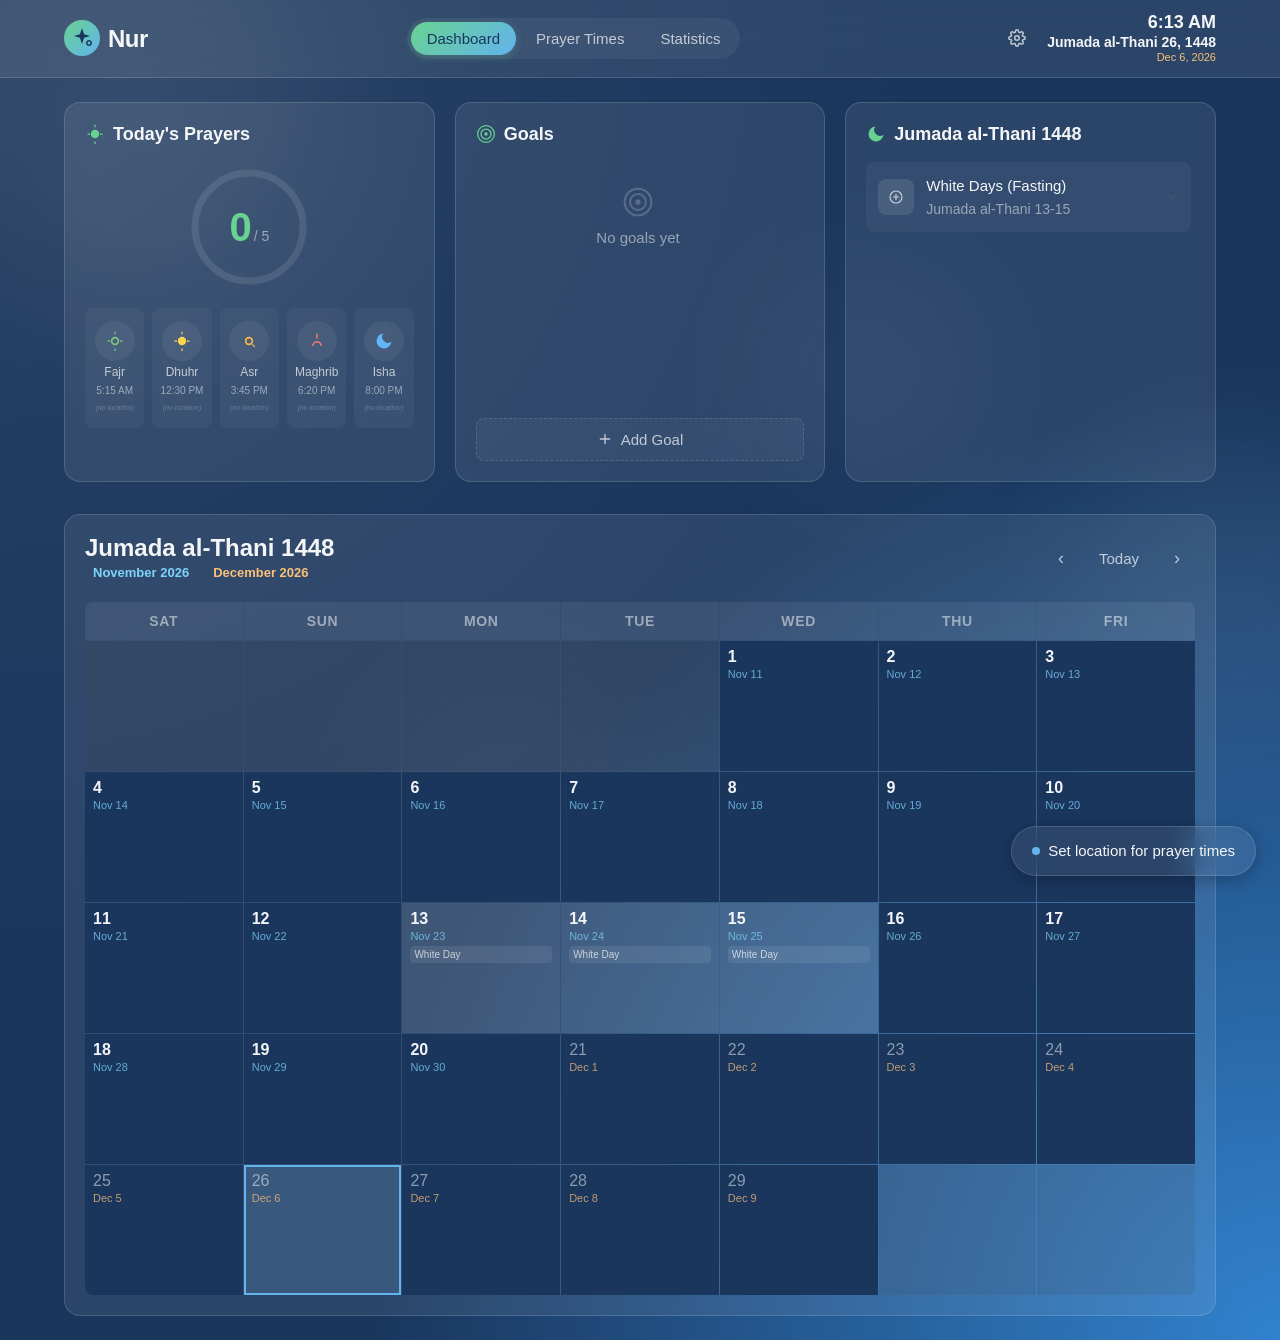
==== commit add84411: "v1.2.13: deploy web app + update version" ====
--- a/app/index.html
+++ b/app/index.html
@@ -31,7 +31,7 @@
     <link href="https://fonts.googleapis.com/css2?family=Amiri:wght@400;700&family=Crimson+Text:wght@400;600&family=Inter:wght@400;500;600;700&family=Poppins:wght@300;400;500;600;700&display=swap" rel="stylesheet">
 
     <!-- Styles -->
-    <link rel="stylesheet" href="assets/css/styles.css?v=7">
+    <link rel="stylesheet" href="assets/css/styles.css?v=13">
 
     <script defer src='https://static.cloudflareinsights.com/beacon.min.js' data-cf-beacon='{"token": "ff227f8992e940e7bb17fe19946554dc"}'></script>
 </head>
@@ -303,10 +303,10 @@
     </style>
 
     <!-- Scripts -->
-    <script src="assets/js/storage.js?v=7"></script>
-    <script src="assets/js/sync-v2.js?v=7"></script>
-    <script src="assets/js/hijri-calendar.js?v=7"></script>
-    <script src="assets/js/app-simplified.js?v=7"></script>
+    <script src="assets/js/storage.js?v=13"></script>
+    <script src="assets/js/sync-v2.js?v=13"></script>
+    <script src="assets/js/hijri-calendar.js?v=13"></script>
+    <script src="assets/js/app-simplified.js?v=13"></script>
 
     <!-- Service Worker registration -->
     <script>
--- a/app/assets/css/styles.css
+++ b/app/assets/css/styles.css
@@ -1511,7 +1511,7 @@
   background: var(--accent-1);
   padding: 3px 10px;
   border-radius: 999px;
-  box-shadow: 0 2px 8px rgba(104, 211, 145, 0.5);
+  box-shadow: 0 2px 6px color-mix(in srgb, var(--accent-1) 40%, transparent);
   cursor: pointer;
   pointer-events: auto;
   z-index: 10;
@@ -1520,31 +1520,49 @@
   transition: background var(--duration-fast) var(--ease-out);
 }
 .daybar-now-label:hover {
-  background: #48b178;
+  background: color-mix(in srgb, var(--accent-1) 82%, #000);
   transform: translateX(-50%) scale(1.06);
   transform-origin: 50% 0;
 }
 
-/* Stuck states: JS sets `left` in track-pixel-space so the pill stays pinned to the visible
-   edge even as the track scrolls. Transform is cleared so the pill doesn't center-offset. */
+/* Stuck states: SAME pill (border-radius 999px). Clip only the outer end into a tip.
+   Round end stays the real pill curve (no faceted polygon, no ::before seam). */
 .daybar-now[data-stuck="left"] .daybar-now-label {
   transform: none;
+  padding: 3px 10px 3px 14px;
+  border-radius: 999px;
+  box-shadow: none;
+  clip-path: polygon(0 50%, 10px 0, 100% 0, 100% 100%, 10px 100%);
 }
 .daybar-now[data-stuck="right"] .daybar-now-label {
-  /* Right-anchor the pill at JS-provided `left` */
   transform: translateX(-100%);
-}
-/* When stuck, the .daybar-now vertical line should hide so we don't see a stray line at 0% */
+  padding: 3px 14px 3px 10px;
+  border-radius: 999px;
+  box-shadow: none;
+  clip-path: polygon(0 0, calc(100% - 10px) 0, 100% 50%, calc(100% - 10px) 100%, 0 100%);
+}
+/* When stuck, hide the vertical line; glow via parent (clip-path eats box-shadow) */
 .daybar-now[data-stuck] {
-  /* Hide the line itself - keep only the pill visible */
   background: transparent !important;
   box-shadow: none !important;
   animation: none;
-}
-.daybar-now[data-stuck="left"]  .daybar-now-label:hover { transform: scale(1.06); transform-origin: 0 50%; }
-.daybar-now[data-stuck="right"] .daybar-now-label:hover { transform: translateX(-100%) scale(1.06); transform-origin: 100% 50%; }
-
-/* (arrow removed - chip is now centered inside the track, no tail needed) */
+  filter: drop-shadow(0 2px 6px color-mix(in srgb, var(--accent-1) 28%, transparent));
+}
+/* Explicit reset when not stuck (avoid leftover clip/filter if attribute flickers) */
+.daybar-now:not([data-stuck]) {
+  filter: none;
+}
+.daybar-now:not([data-stuck]) .daybar-now-label {
+  clip-path: none;
+}
+.daybar-now[data-stuck="left"] .daybar-now-label:hover {
+  transform: scale(1.06);
+  transform-origin: 0 50%;
+}
+.daybar-now[data-stuck="right"] .daybar-now-label:hover {
+  transform: translateX(-100%) scale(1.06);
+  transform-origin: 100% 50%;
+}
 
 @keyframes daybar-now-pulse {
   0%, 100% { box-shadow: 0 0 8px var(--accent-1); }
